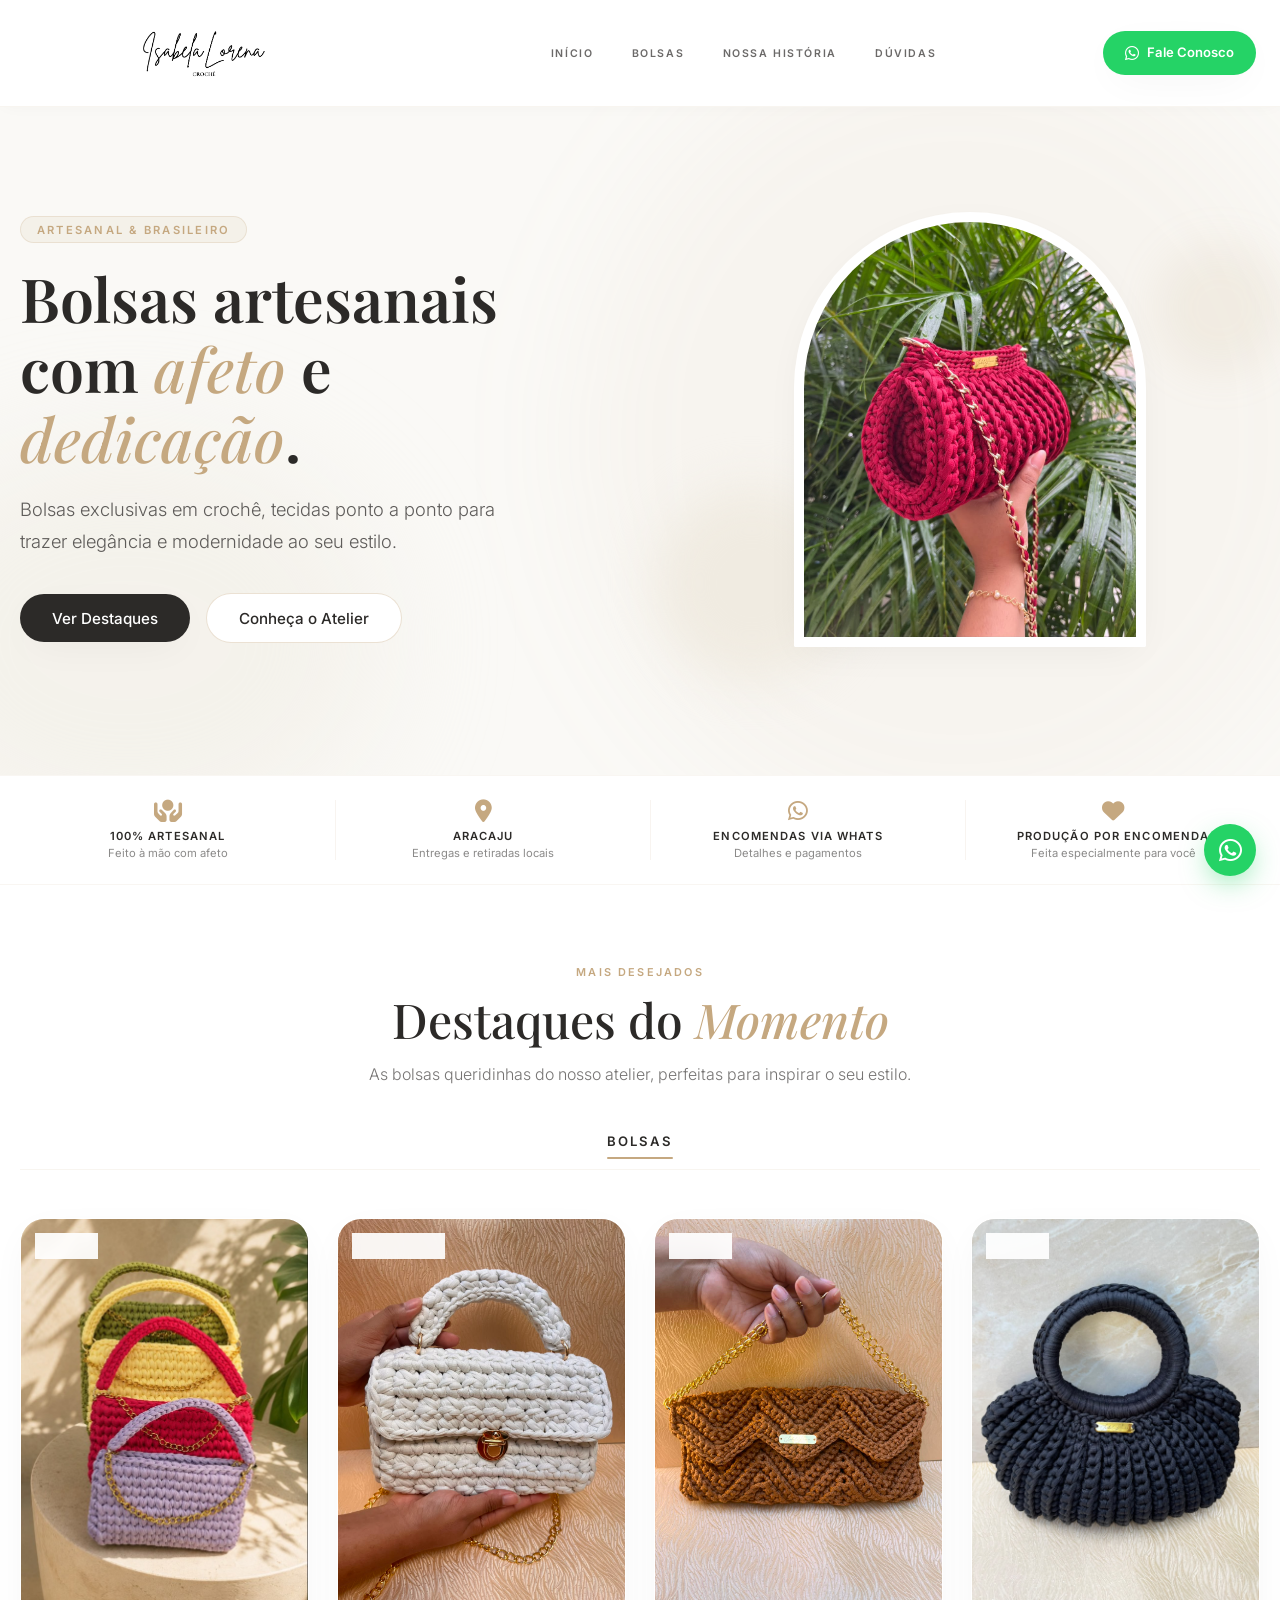
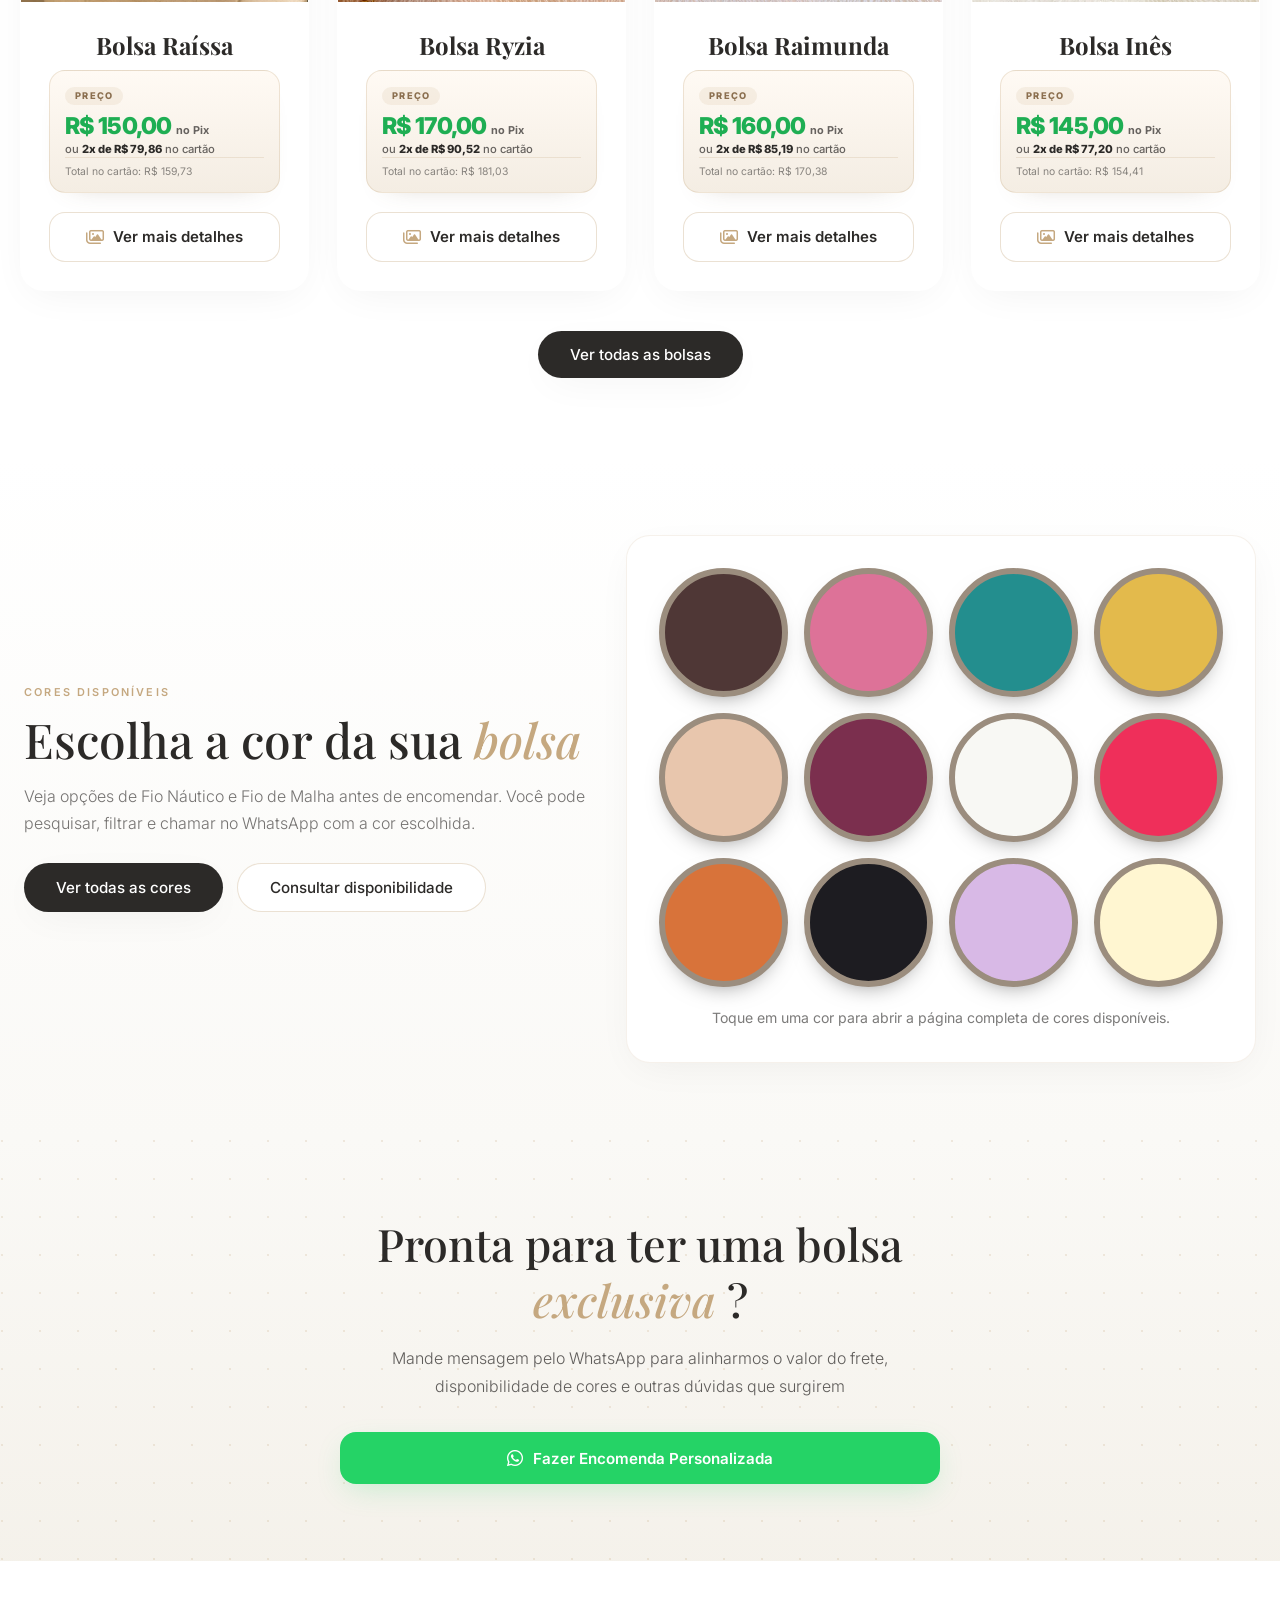
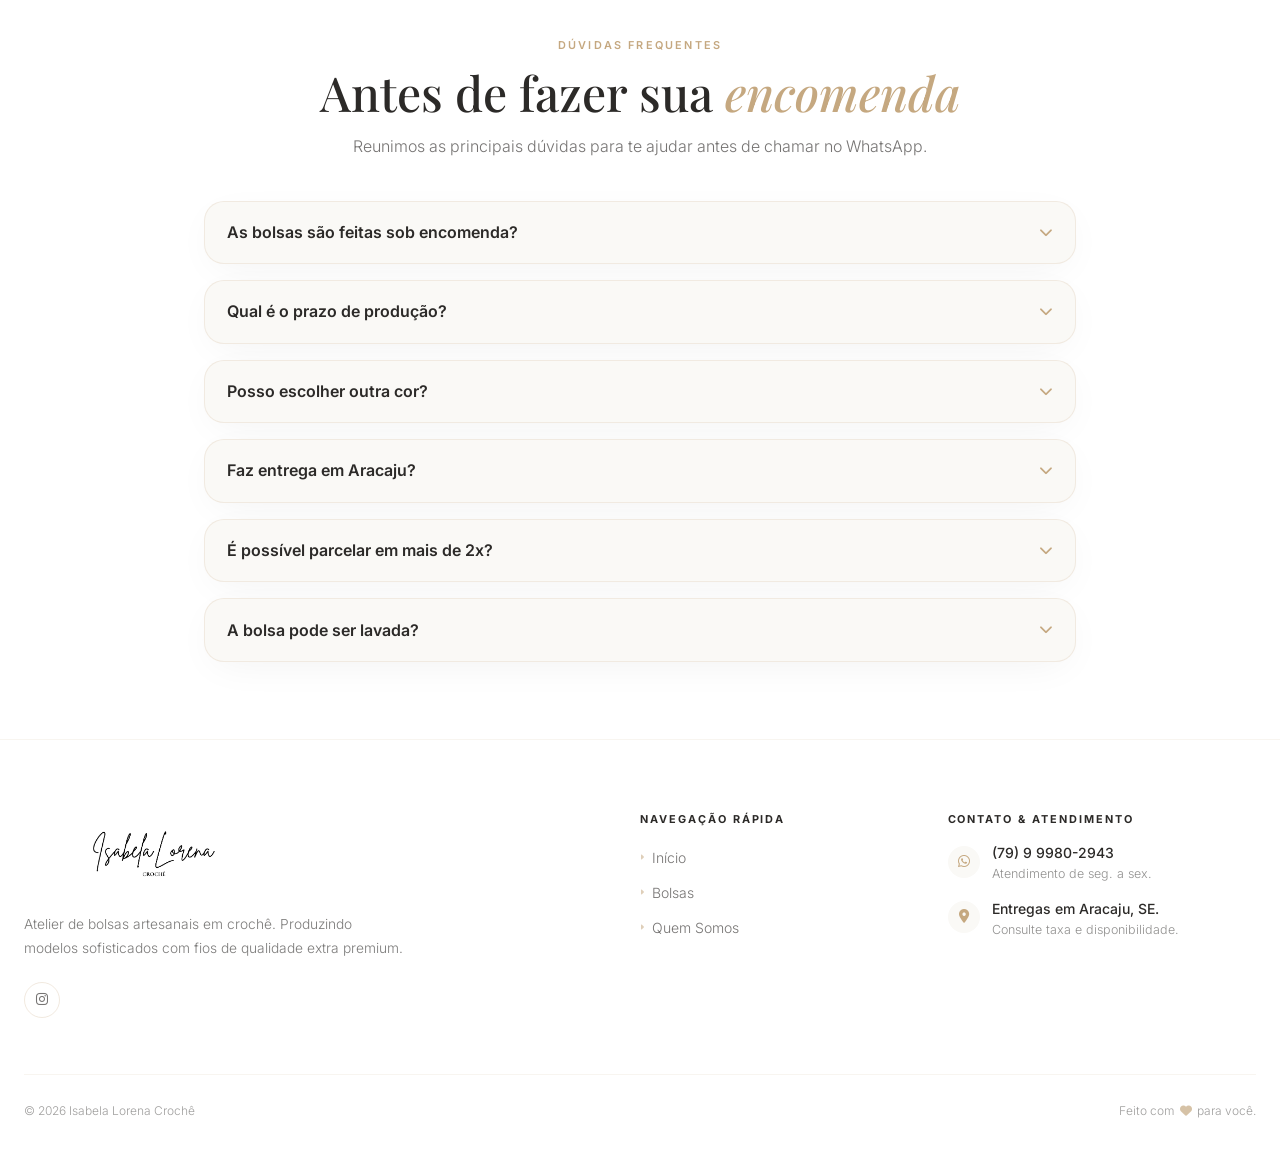
==== index.html @ 3370636a "Atualizar" ====
<!doctype html>
<html lang="pt-BR">
  <head>
    <meta charset="utf-8" />
    <meta content="width=device-width, initial-scale=1.0" name="viewport" />
    <title>Isabela Lorena Crochê</title>
    <!-- Google Fonts -->
    <link href="https://fonts.googleapis.com" rel="preconnect" />
    <link crossorigin="" href="https://fonts.gstatic.com" rel="preconnect" />
    <link
      href="https://fonts.googleapis.com/css2?family=Inter:wght@300;400;500;600&amp;family=Playfair+Display:ital,wght@0,400;0,500;0,600;1,400;1,500&amp;display=swap"
      rel="stylesheet"
    />
    <!-- Font Awesome -->
    <link
      href="https://cdnjs.cloudflare.com/ajax/libs/font-awesome/6.4.0/css/all.min.css"
      rel="stylesheet"
    />
    <!-- CSS próprio (ordem importa) -->
    <link href="./assets/css/main.css" rel="stylesheet" />
    <link href="./assets/css/header.css" rel="stylesheet" />
    <link href="./assets/css/components.css" rel="stylesheet" />
    <link href="./assets/css/pages/home.css" rel="stylesheet" />
    <link href="./assets/css/pages/cores.css" rel="stylesheet" />
    <link href="./assets/css/footer.css" rel="stylesheet" />
  </head>
  <body>
    <!-- ===== HEADER ===== -->
    <header class="site-header">
      <div class="inner">
        <a class="logo" href="index.html" aria-label="Isabela Lorena Crochê">
          <img src="assets/img/logo.jpeg" alt="Isabela Lorena Crochê" />
        </a>
        <nav class="nav-desktop">
          <a href="index.html"> In&iacute;cio </a>
          <a href="bolsas.html"> Bolsas </a>
          <a href="sobre.html"> Nossa Hist&oacute;ria </a>
          <a href="#perguntas-frequentes"> Dúvidas </a>
        </nav>
        <a
          class="header-cta"
          href="https://wa.me/5579999802943"
          target="_blank"
        >
          <i class="fa-brands fa-whatsapp"> </i>
          Fale Conosco
        </a>
        <button aria-label="Abrir menu" class="menu-toggle" id="menu-btn">
          <i class="fa-solid fa-bars-staggered"> </i>
        </button>
      </div>
      <!-- Mobile menu -->
      <div class="mobile-menu hidden" id="mobile-menu">
        <div class="inner-mobile">
          <a href="index.html"> In&iacute;cio </a>
          <a href="bolsas.html"> Bolsas </a>
          <a href="sobre.html"> Nossa Hist&oacute;ria </a>
          <a href="#perguntas-frequentes"> Dúvidas </a>
          <a
            class="mobile-cta"
            href="https://wa.me/5579999802943"
            target="_blank"
          >
            <i class="fa-brands fa-whatsapp"> </i>
            Chamar no WhatsApp
          </a>
        </div>
      </div>
    </header>
    <main>
      <!-- ===== BANNERS / NOVIDADES ===== -->
      <!-- Sem banner deixar assim -->
      <section class="banner-carousel" id="banner-carousel">
        <div class="banner-carousel-wrapper"></div>

        <button
          class="banner-btn banner-prev"
          type="button"
          aria-label="Banner anterior"
        >
          <i class="fa-solid fa-chevron-left"></i>
        </button>

        <button
          class="banner-btn banner-next"
          type="button"
          aria-label="Próximo banner"
        >
          <i class="fa-solid fa-chevron-right"></i>
        </button>

        <div class="banner-dots"></div>
      </section>

      <!-- ===== COM banner deixar assim ===== -->
      <!-- <section class="banner-carousel" id="banner-carousel">
        <div class="banner-carousel-wrapper">
          <div class="banner-slide active">
            <a
              href="https://wa.me/5579999802943?text=Olá! Tenho interesse na promoção da primeira semana."
              target="_blank"
              rel="noopener"
            >
              <picture>
                <source
                  media="(max-width: 767px)"
                  srcset="./assets/img/10off-mobile.png"
                />
                <img
                  src="./assets/img/10off.png"
                  alt="Promoção primeira semana com 10% OFF"
                />
              </picture>
            </a>
          </div>

          <div class="banner-slide">
            <a
              href="https://wa.me/5579999802943?text=Olá! Tenho interesse no Cartão Fidelidade da Isabela Lorena Crochê. Gostaria de saber como funciona para participar."
              target="_blank"
              rel="noopener"
            >
              <picture>
                <source
                  media="(max-width: 767px)"
                  srcset="./assets/img/junte-selos-mobile.png"
                />
                <img
                  src="./assets/img/junte-selos.png"
                  alt="Junte 5 selos e ganhe 1 bolsa"
                />
              </picture>
            </a>
          </div>
        </div>

        <button
          class="banner-btn banner-prev"
          type="button"
          aria-label="Banner anterior"
        >
          <i class="fa-solid fa-chevron-left"></i>
        </button>

        <button
          class="banner-btn banner-next"
          type="button"
          aria-label="Próximo banner"
        >
          <i class="fa-solid fa-chevron-right"></i>
        </button>

        <div class="banner-dots"></div>
      </section> -->
      <!-- ===== HERO ===== -->
      <section class="hero" id="home-hero">
        <div class="hero-orb-1"></div>
        <div class="hero-orb-2"></div>
        <div class="inner">
          <div class="hero-text">
            <span class="hero-badge"> Artesanal &amp; Brasileiro </span>
            <h1 class="hero-title">
              Bolsas artesanais com
              <span class="highlight-word"> afeto </span>
              e <span class="highlight-word"> dedicação</span>.
            </h1>
            <p class="hero-desc">
              Bolsas exclusivas em crochê, tecidas ponto a ponto para trazer
              elegância e modernidade ao seu estilo.
            </p>
            <div class="hero-actions">
              <a class="btn-dark" href="#destaques"> Ver Destaques </a>
              <a class="btn-outline" href="sobre.html">
                Conhe&ccedil;a o Atelier
              </a>
            </div>
          </div>
          <div class="hero-visual">
            <div class="hero-img-wrap">
              <img
                alt="Bolsa de Croch&ecirc; Artesanal"
                onerror="
                  this.src = './assets/img/bolsa-ryzia-capa-banner.png'
                "
                src="./assets/img/bolsa-capa-banner.jpeg"
              />
            </div>
            <div class="hero-orb-3"></div>
            <div class="hero-orb-4"></div>
          </div>
        </div>
      </section>
      <!-- ===== BARRA DE BENEFÍCIOS ===== -->
      <div class="benefits-bar">
        <div class="inner">
          <div class="benefit-item">
            <i class="fa-solid fa-hands-holding-circle"> </i>
            <h4>100% Artesanal</h4>
            <p>Feito &agrave; m&atilde;o com afeto</p>
          </div>
          <div class="benefit-item">
            <i class="fa-solid fa-location-dot"> </i>
            <h4>Aracaju</h4>
            <p>Entregas e retiradas locais</p>
          </div>
          <div class="benefit-item">
            <i class="fa-brands fa-whatsapp"> </i>
            <h4>Encomendas via Whats</h4>
            <p>Detalhes e pagamentos</p>
          </div>
          <div class="benefit-item">
            <i class="fa-solid fa-heart"> </i>
            <h4>Produção por Encomenda</h4>
            <p>Feita especialmente para você</p>
          </div>
        </div>
      </div>
      <!-- ===== DESTAQUES ===== -->
      <section class="section-destaques" id="destaques">
        <div class="inner">
          <div class="header">
            <span class="section-label"> Mais Desejados </span>
            <h2 class="section-title">
              Destaques do
              <span class="highlight-word"> Momento </span>
            </h2>
            <p class="section-subtitle">
              As bolsas queridinhas do nosso atelier, perfeitas para inspirar o
              seu estilo.
            </p>
          </div>
          <div class="filter-tabs">
            <button
              class="filter-tab active"
              onclick="filtrarDestaques('Bolsas', this)"
            >
              Bolsas
            </button>
          </div>
          <div class="products-grid" id="grid-destaques"></div>
          <div class="destaques-actions">
            <a href="bolsas.html" class="btn-dark"> Ver todas as bolsas </a>
          </div>
        </div>
      </section>

      <!-- ===== Cores ===== -->
      <section class="section-colors-preview" id="cores-preview">
        <div class="inner">
          <div class="colors-preview-text">
            <span class="section-label">Cores disponíveis</span>
            <h2 class="section-title">
              Escolha a cor da sua <span class="highlight-word">bolsa</span>
            </h2>
            <p class="section-subtitle">
              Veja opções de Fio Náutico e Fio de Malha antes de encomendar.
              Você pode pesquisar, filtrar e chamar no WhatsApp com a cor
              escolhida.
            </p>
            <div class="colors-preview-actions">
              <a class="btn-dark" href="cores.html">Ver todas as cores</a>
              <a
                class="btn-outline"
                href="https://wa.me/5579999802943"
                target="_blank"
                rel="noopener"
                >Consultar disponibilidade</a
              >
            </div>
          </div>
          <div class="colors-preview-box">
            <div class="home-colors-preview" id="home-colors-preview"></div>
            <p class="colors-preview-caption">
              Toque em uma cor para abrir a página completa de cores
              disponíveis.
            </p>
          </div>
        </div>
      </section>

      <!-- ===== DEPOIMENTOS ===== -->
      <!-- <section class="section-reviews">
        <div class="inner">
          <div class="header">
            <span class="section-label"> Comunidade </span>
            <h2 class="section-title">
              O que dizem nossas
              <span class="highlight-word"> clientes de Aracaju </span>
            </h2>
          </div>
          <div class="reviews-grid"> -->
            <!-- Card 1 — branco -->
            <!-- <div class="review-card">
              <i class="fa-solid fa-quote-right quote-icon"> </i>
              <div class="stars">
                <i class="fa-solid fa-star"> </i>
                <i class="fa-solid fa-star"> </i>
                <i class="fa-solid fa-star"> </i>
                <i class="fa-solid fa-star"> </i>
                <i class="fa-solid fa-star"> </i>
              </div>
              <p class="review-text">
                "Amei a minha compra! A bolsa ficou perfeita, o acabamento é cheio de detalhes. O material é ótimo e veio bem embalada. Super recomendo!"
              </p>
              <div class="reviewer">
                <div class="avatar">M</div>
                <div>
                  <p class="reviewer-name">Leticia M.</p>
                  <p class="reviewer-loc">Inácio Barbosa, Aracaju</p>
                </div>
              </div>
            </div> -->
            <!-- Card 2 — escuro -->
            <!-- <div class="review-card">
              <i class="fa-solid fa-quote-right quote-icon"> </i>
              <div class="stars">
                <i class="fa-solid fa-star"> </i>
                <i class="fa-solid fa-star"> </i>
                <i class="fa-solid fa-star"> </i>
                <i class="fa-solid fa-star"> </i>
                <i class="fa-solid fa-star"> </i>
              </div>
              <p class="review-text">
                "A bolsa superou minhas expectativas. A entrega foi feita em
                mãos, com um cheirinho muito bom e com o cartão fidelidade lindo
                e criativo, já quero comprar de novo."
              </p>
              <div class="reviewer">
                <div class="avatar">C</div>
                <div>
                  <p class="reviewer-name">Clara T.</p>
                  <p class="reviewer-loc">13 de Julho, Aracaju</p>
                </div>
              </div>
            </div> -->
            <!-- Card 3 — quente/accent -->
            <!-- <div class="review-card">
              <i class="fa-solid fa-quote-right quote-icon"> </i>
              <div class="stars">
                <i class="fa-solid fa-star"> </i>
                <i class="fa-solid fa-star"> </i>
                <i class="fa-solid fa-star"> </i>
                <i class="fa-solid fa-star"> </i>
                <i class="fa-solid fa-star"> </i>
              </div>
              <p class="review-text">
                "O atendimento pelo WhatsApp foi maravilhoso! Tirou todas as
                minhas dúvidas e me ajudou a escolher a bolsa que melhor
                combinava com o meu look."
              </p>
              <div class="reviewer">
                <div class="avatar">J</div>
                <div>
                  <p class="reviewer-name">Juliana M.</p>
                  <p class="reviewer-loc">Aruana, Aracaju</p>
                </div>
              </div>
            </div>
          </div>
        </div>
      </section> -->

      <!-- ===== CTA ===== -->
      <section class="cta-section">
        <div class="inner">
          <h2>
            Pronta para ter uma bolsa
            <span class="highlight-word"> exclusiva </span>
            ?
          </h2>
          <p>
            Mande mensagem pelo WhatsApp para alinharmos o valor do frete,
            disponibilidade de cores e outras dúvidas que surgirem
          </p>
          <a
            class="btn-whatsapp"
            href="https://wa.me/5579999802943"
            target="_blank"
          >
            <i class="fa-brands fa-whatsapp"> </i>
            Fazer Encomenda Personalizada
          </a>
        </div>
      </section>
    </main>

    <!-- ===== PERGUNTAS FREQUENTES ===== -->
    <section class="faq-section" id="perguntas-frequentes">
      <div class="inner">
        <div class="header">
          <span class="section-label"> Dúvidas Frequentes </span>
          <h2 class="section-title">
            Antes de fazer sua
            <span class="highlight-word"> encomenda </span>
          </h2>
          <p class="section-subtitle">
            Reunimos as principais dúvidas para te ajudar antes de chamar no
            WhatsApp.
          </p>
        </div>

        <div class="faq-list">
          <details class="faq-item">
            <summary>
              As bolsas são feitas sob encomenda?
              <i class="fa-solid fa-chevron-down"></i>
            </summary>
            <p>
              Sim! Você pode personalizar tanto a cor do fio como a cor dos
              acessórios.
            </p>
          </details>

          <details class="faq-item">
            <summary>
              Qual é o prazo de produção?
              <i class="fa-solid fa-chevron-down"></i>
            </summary>
            <p>
              O prazo médio de produção é de 3 a 5 dias úteis. Esse período pode
              variar de acordo com o modelo escolhido, a cor desejada e a
              quantidade de pedidos em andamento. No momento da encomenda,
              confirmamos o prazo certinho pelo WhatsApp.
            </p>
          </details>

          <details class="faq-item">
            <summary>
              Posso escolher outra cor?
              <i class="fa-solid fa-chevron-down"></i>
            </summary>
            <p>
              Sim. Você pode escolher entre as cores disponíveis na paleta da
              loja. Caso tenha interesse em uma cor diferente, entre em contato
              pelo WhatsApp para verificarmos a possibilidade de produção.
            </p>
          </details>

          <details class="faq-item">
            <summary>
              Faz entrega em Aracaju?
              <i class="fa-solid fa-chevron-down"></i>
            </summary>
            <p>
              Sim! Fazemos entregas e retiradas locais em Aracaju. O valor da
              entrega pode variar conforme a região.
            </p>
          </details>

          <details class="faq-item">
            <summary>
              É possível parcelar em mais de 2x?
              <i class="fa-solid fa-chevron-down"></i>
            </summary>
            <p>
              Sim. Caso deseje parcelar em mais vezes, entre em contato pelo
              WhatsApp informando a quantidade de parcelas desejada. Assim,
              verificamos as condições e possíveis taxas de parcelamento para
              você.
            </p>
          </details>

          <details class="faq-item">
            <summary>
              A bolsa pode ser lavada?
              <i class="fa-solid fa-chevron-down"></i>
            </summary>
            <p>
              Sim. Recomendamos lavar a bolsa à mão, com cuidado, usando sabão
              neutro. Retire os acessórios removíveis antes da lavagem, não
              torça a peça e remova o excesso de água pressionando
              delicadamente. Para preservar melhor o crochê, deixe secar na
              horizontal e à sombra.
            </p>
          </details>
        </div>
      </div>
    </section>

    <!-- ===== FOOTER ===== -->
    <footer class="site-footer">
      <div class="inner">
        <div class="footer-grid">
          <div class="footer-brand">
            <a
              class="footer-logo"
              href="index.html"
              aria-label="Isabela Lorena Crochê"
            >
              <img src="assets/img/logo.jpeg" alt="Isabela Lorena Crochê" />
            </a>
            <p>
              Atelier de bolsas artesanais em crochê. Produzindo modelos
              sofisticados com fios de qualidade extra premium.
            </p>
            <div class="footer-socials">
              <a
                aria-label="Instagram"
                href="https://www.instagram.com/isabelalorenacroche/?utm_source=ig_web_button_share_sheet"
                target="_blank"
              >
                <i class="fa-brands fa-instagram"> </i>
              </a>
            </div>
          </div>
          <div class="footer-col">
            <h3>Navega&ccedil;&atilde;o R&aacute;pida</h3>
            <ul class="footer-links">
              <li>
                <a href="index.html">
                  <i class="fa-solid fa-caret-right"> </i>
                  In&iacute;cio
                </a>
              </li>
              <li>
                <a href="bolsas.html">
                  <i class="fa-solid fa-caret-right"> </i>
                  Bolsas
                </a>
              </li>
              <li>
                <a href="sobre.html">
                  <i class="fa-solid fa-caret-right"> </i>
                  Quem Somos
                </a>
              </li>
            </ul>
          </div>
          <div class="footer-col">
            <h3>Contato &amp; Atendimento</h3>
            <ul class="footer-contact">
              <li>
                <div class="icon">
                  <i class="fa-brands fa-whatsapp"> </i>
                </div>
                <div class="text">
                  <p>(79) 9 9980-2943</p>
                  <p>Atendimento de seg. a sex.</p>
                </div>
              </li>
              <li>
                <div class="icon">
                  <i class="fa-solid fa-location-dot"></i>
                </div>

                <div class="text">
                  <p>Entregas em Aracaju, SE.</p>
                  <p>Consulte taxa e disponibilidade.</p>
                </div>
              </li>
            </ul>
          </div>
        </div>
        <div class="footer-bottom">
          <p>
            &copy;
            <span id="year"> </span>
            Isabela Lorena Crochê
          </p>
          <p>
            Feito com
            <i class="fa-solid fa-heart"> </i>
            para voc&ecirc;.
          </p>
        </div>
      </div>
    </footer>
    <!-- WhatsApp flutuante -->
    <a
      aria-label="WhatsApp"
      class="whatsapp-float"
      href="https://wa.me/5579999802943"
      target="_blank"
    >
      <i class="fa-brands fa-whatsapp"> </i>
      <span class="tooltip"> Fale conosco! </span>
    </a>
    <!-- JS -->
    <script src="./assets/js/produtos.js"></script>
    <script src="./assets/js/cards.js"></script>
    <script src="./assets/js/filtros.js"></script>
    <script src="./assets/js/cores.js"></script>
    <script src="./assets/js/cores-ui.js"></script>
    <script src="./assets/js/main.js"></script>
  </body>
</html>
---- assets/css/main.css ----
/* ============================================================
   MAIN.CSS — variáveis globais, reset e estilos de base
   Carregado PRIMEIRO em todas as páginas.
   Todos os outros arquivos CSS dependem das variáveis aqui
   definidas.
   ============================================================ */

/* ============================================================
   VARIÁVEIS CSS (design tokens)
   ============================================================ */

:root {
  /* ---- Paleta de cores ---- */
  --color-light: #faf9f6; /* fundo geral das páginas        */
  --color-primary: #c5a880; /* dourado — cor de destaque       */
  --color-primary-light: #d6bf9e; /* versão clara do dourado         */
  --color-dark: #2c2a28; /* texto e títulos principais      */
  --color-accent: #f0ebe1; /* fundo de cards e skeletons      */
  --color-whatsapp: #25d366; /* verde WhatsApp oficial          */
  --color-whatsapp-dark: #1eae53; /* hover do botão WhatsApp         */

  /* ---- Bordas arredondadas ---- */
  --radius-card: 1.5rem;

  /* ---- Sombras ---- */
  --shadow-soft: 0 10px 40px -10px rgba(0, 0, 0, 0.06);
  --shadow-hover: 0 20px 40px -10px rgba(197, 168, 128, 0.18);

  /* ---- Tipografia ---- */
  --font-serif: "Playfair Display", serif; /* títulos e destaques     */
  --font-sans: "Inter", sans-serif; /* corpo e interface        */

  /* ---- Espaçamentos responsivos (usados via var()) ---- */
  --section-gap: clamp(3rem, 6vw, 5.5rem);
  --inner-padding: clamp(1rem, 4vw, 1.5rem);

  /* ---- Alturas de fallback para imagens de produto ----
     Usadas apenas em browsers sem suporte a aspect-ratio.       */
  --img-height-mobile: 220px;
  --img-height-sm: 260px;
  --img-height-md: 300px;
  --img-height-lg: 320px;
}

/* ============================================================
   RESET GLOBAL
   box-sizing: border-box em todos os elementos elimina a
   necessidade de calcular bordas/paddings manualmente.
   ============================================================ */

*,
*::before,
*::after {
  box-sizing: border-box;
  margin: 0;
  padding: 0;
}

/* Rolagem suave para âncoras (#destaques, etc.) */
html {
  scroll-behavior: smooth;

  /* Previne aumento automático de fonte em iOS ao girar o device */
  -webkit-text-size-adjust: 100%;
  text-size-adjust: 100%;
}

/* ---- CORPO ---- */

body {
  font-family: var(--font-sans);
  background-color: var(--color-light);
  color: var(--color-dark);

  /* Suaviza a renderização de fontes no macOS/iOS */
  -webkit-font-smoothing: antialiased;
  -moz-osx-font-smoothing: grayscale;

  /* Evita scrollbar horizontal acidental */
  overflow-x: hidden;

  /* Layout em coluna para que o footer fique fixo no rodapé
     mesmo em páginas com pouco conteúdo                         */
  display: flex;
  flex-direction: column;
  min-height: 100vh;
}

/* O <main> cresce para preencher o espaço entre header e footer */
main {
  flex-grow: 1;
}

/* ---- ELEMENTOS BÁSICOS ---- */

/* Imagens não vazam do container */
img {
  display: block;
  max-width: 100%;
  height: auto;
}

/* Remove sublinhado de links — cada componente define sua cor */
a {
  text-decoration: none;
  color: inherit;
}

/* Botões herdam a fonte do body (padrão do browser não herda) */
button {
  font-family: inherit;
}

/* ============================================================
   UTILITÁRIOS GLOBAIS
   ============================================================ */

/*
  Aplica itálico dourado nos trechos de título em destaque.
  Usado via <span class="highlight-word"> no HTML.
*/
.highlight-word {
  font-style: italic;
  color: var(--color-primary);
  font-weight: 500;
}

/*
  Wrapper de largura máxima reutilizado em todas as seções.
  Pode ser sobrescrito localmente se necessário.
*/
.inner {
  max-width: 1280px;
  margin: 0 auto;
  padding: 0 var(--inner-padding);
}

/* ============================================================
   ANIMAÇÕES
   ============================================================ */

/* Entrada suave da página inteira ao carregar */
.page-view {
  animation: elegantFadeIn 0.55s cubic-bezier(0.16, 1, 0.3, 1) forwards;
}

@keyframes elegantFadeIn {
  from {
    opacity: 0;
    transform: translateY(14px);
  }
  to {
    opacity: 1;
    transform: translateY(0);
  }
}

/* Flutuação contínua — usada nos orbs decorativos do hero */
@keyframes float {
  0%,
  100% {
    transform: translateY(0);
  }
  50% {
    transform: translateY(-12px);
  }
}

.animate-float {
  animation: float 6s ease-in-out infinite;
}

/* Revelação de imagem após carregamento lazy */
@keyframes imgReveal {
  from {
    opacity: 0;
    transform: scale(1.03);
  }
  to {
    opacity: 1;
    transform: scale(1);
  }
}

/* Shimmer do skeleton loader de imagens (definido em components.css) */
@keyframes shimmer {
  0% {
    background-position: 200% 0;
  }
  100% {
    background-position: -200% 0;
  }
}

/* ============================================================
   IMAGEM DE PRODUTO (estilos globais)
   Complementados e sobrescritos em components.css e catalog.css
   ============================================================ */

/*
  Base da imagem: cobre o wrapper por completo (position:absolute
  + inset:0 definidos nos contextos que usam aspect-ratio).
  Transition dupla: zoom suave + fade de opacidade no lazy-load.
*/
.product-img {
  background: var(--color-accent);
  width: 100%;
  height: 100%;
  object-fit: cover;
  object-position: center top;
  transition:
    transform 0.7s cubic-bezier(0.25, 0.46, 0.45, 0.94),
    opacity 0.15s ease;
}

/* Zoom suave no hover do card */
.product-card:hover .product-img {
  transform: scale(1.05);
}

/* Animação de fade-in após o carregamento da imagem */
.product-img.loaded {
  animation: imgReveal 0.45s ease forwards;
}

/*
  Estado de erro: quando a imagem falha ao carregar e o fallback
  SVG é inserido, ajustamos o object-fit para não distorcer o ícone
  e adicionamos leve opacidade.
*/
.product-img[data-error="true"],
.product-img.img-error {
  object-fit: contain;
  padding: 1.5rem;
  background: var(--color-accent);
  opacity: 0.5;
}

/* ============================================================
   GRID DE DESTAQUES (home)
   Transição de opacidade controlada pelo filtro (filtros.js)
   ============================================================ */

#grid-destaques {
  transition: opacity 0.25s ease-in-out;
}

/* ============================================================
   SCROLLBAR CUSTOMIZADA (Webkit)
   ============================================================ */

::-webkit-scrollbar {
  width: 5px;
}
::-webkit-scrollbar-track {
  background: var(--color-light);
}
::-webkit-scrollbar-thumb {
  background: var(--color-primary-light);
  border-radius: 4px;
}

/* ============================================================
   ACESSIBILIDADE
   ============================================================ */

/*
  Anel de foco visível para navegação por teclado.
  Removido visualmente com :focus (não :focus-visible) para não
  afetar cliques com mouse.
*/
:focus-visible {
  outline: 2px solid var(--color-primary);
  outline-offset: 3px;
  border-radius: 4px;
}

/* ============================================================
   SELEÇÃO DE TEXTO
   ============================================================ */

::selection {
  background: rgba(197, 168, 128, 0.25);
  color: var(--color-dark);
}

/* ============================================================
   AJUSTES RESPONSIVOS GLOBAIS
   Mantém regras gerais aqui para evitar repetição nas páginas.
   ============================================================ */

html {
  overflow-x: hidden;
}

body {
  min-width: 320px;
}

.inner {
  width: min(100%, 1280px);
}

@media (max-width: 767px) {
  :root {
    --inner-padding: clamp(1rem, 5vw, 1.25rem);
    --radius-card: 1.25rem;
  }

  .section-title {
    word-break: normal;
    overflow-wrap: anywhere;
  }
}

@media (max-width: 359px) {
  :root {
    --inner-padding: 0.85rem;
  }
}

@media (prefers-reduced-motion: reduce) {
  *,
  *::before,
  *::after {
    scroll-behavior: auto !important;
    animation-duration: 0.01ms !important;
    animation-iteration-count: 1 !important;
    transition-duration: 0.01ms !important;
  }
}
---- assets/css/header.css ----
/* ============================================================
   HEADER.CSS — header fixo, responsivo, nav e menu mobile
   ============================================================ */

:root {
  --header-height: 96px;
}

/* Compensa o header fixo */
body {
  padding-top: var(--header-height);
}

/* ============================================================
   HEADER BASE
   ============================================================ */

.site-header {
  position: fixed;
  top: 0;
  left: 0;
  width: 100%;
  z-index: 999;

  background: rgba(255, 255, 255, 0.96);
  backdrop-filter: blur(16px);
  -webkit-backdrop-filter: blur(16px);

  border-bottom: 1px solid rgba(197, 168, 128, 0.12);
  box-shadow: 0 2px 16px -4px rgba(0, 0, 0, 0.04);
}

.site-header .inner {
  max-width: 1280px;
  min-height: var(--header-height);
  margin: 0 auto;
  padding: 0.75rem clamp(1rem, 3vw, 1.5rem);

  display: flex;
  align-items: center;
  justify-content: space-between;
  gap: clamp(0.8rem, 2vw, 1.5rem);
}

/* ============================================================
   LOGO
   ============================================================ */

.site-header .logo {
  display: flex;
  align-items: center;
  flex-shrink: 0;
  line-height: 0;
  text-decoration: none;
}

.site-header .logo img {
  display: block;
  width: clamp(190px, 20vw, 330px);
  max-height: 78px;
  height: auto;
  object-fit: contain;
}

/* ============================================================
   NAV DESKTOP
   ============================================================ */

.nav-desktop {
  display: flex;
  align-items: center;
  justify-content: center;
  gap: clamp(1rem, 2vw, 2.25rem);

  min-width: 0;
  flex: 1;
}

.nav-desktop a,
.nav-desktop button {
  display: inline-flex;
  align-items: center;
  gap: 0.35rem;

  padding: 0;
  border: none;
  background: none;

  font-size: clamp(0.66rem, 0.8vw, 0.75rem);
  font-weight: 600;
  letter-spacing: clamp(0.1em, 0.18vw, 0.15em);
  text-transform: uppercase;

  color: rgba(44, 42, 40, 0.7);
  cursor: pointer;
  white-space: nowrap;

  transition: color 0.25s ease;
}

.nav-desktop a:hover,
.nav-desktop button:hover {
  color: var(--color-primary);
}

/* ============================================================
   DROPDOWN
   ============================================================ */

.dropdown {
  position: relative;
  padding: 0.5rem 0;
}

.dropdown-panel {
  position: absolute;
  top: calc(100% + 0.5rem);
  left: -1rem;

  min-width: 13rem;
  overflow: hidden;

  background: #fff;
  border: 1px solid rgba(197, 168, 128, 0.12);
  border-radius: 1rem;
  box-shadow: var(--shadow-soft);

  opacity: 0;
  visibility: hidden;
  transform: translateY(6px);

  transition: all 0.25s ease;
}

.dropdown:hover .dropdown-panel {
  opacity: 1;
  visibility: visible;
  transform: translateY(0);
}

.dropdown:hover .chevron {
  transform: rotate(180deg);
}

.chevron {
  font-size: 0.6rem;
  transition: transform 0.3s ease;
}

.dropdown-panel a {
  display: flex;
  align-items: center;
  gap: 0.5rem;

  padding: 0.75rem 1.5rem;

  font-size: 0.85rem;
  font-weight: 400;
  letter-spacing: 0;
  text-transform: none;

  color: rgba(44, 42, 40, 0.8);
  transition:
    background 0.2s ease,
    color 0.2s ease;
}

.dropdown-panel a:hover {
  background: var(--color-light);
  color: var(--color-primary);
}

.dropdown-panel a i {
  font-size: 0.45rem;
  color: rgba(197, 168, 128, 0.5);
}

/* ============================================================
   CTA HEADER
   ============================================================ */

.header-cta {
  display: inline-flex;
  align-items: center;
  justify-content: center;
  gap: 0.55rem;

  flex-shrink: 0;

  min-height: 44px;
  padding: 0.72rem 1.2rem;
  border-radius: 999px;

  background: var(--color-whatsapp);
  color: #fff;

  font-size: 0.82rem;
  font-weight: 600;
  line-height: 1;
  white-space: nowrap;

  box-shadow: var(--shadow-soft);
  transition:
    background 0.25s ease,
    transform 0.25s ease,
    box-shadow 0.25s ease;
}

.header-cta:hover {
  background: var(--color-whatsapp-dark);
  transform: translateY(-2px);
  box-shadow: 0 12px 24px -6px rgba(37, 211, 102, 0.3);
}

.header-cta i {
  display: flex;
  align-items: center;
  justify-content: center;

  font-size: 1rem;
  line-height: 1;
  flex-shrink: 0;
}

/* ============================================================
   HAMBURGER
   ============================================================ */

.menu-toggle {
  display: none;
  align-items: center;
  justify-content: center;

  width: 2.65rem;
  height: 2.65rem;
  padding: 0;

  border: none;
  border-radius: 999px;
  background: rgba(240, 235, 225, 0.72);

  color: var(--color-dark);
  font-size: 1.35rem;

  cursor: pointer;
  flex-shrink: 0;

  transition:
    background 0.25s ease,
    transform 0.25s ease;
}

.menu-toggle:hover {
  background: rgba(197, 168, 128, 0.2);
  transform: translateY(-1px);
}

/* ============================================================
   MENU MOBILE
   ============================================================ */

.mobile-menu {
  position: fixed;
  top: var(--header-height);
  left: 0;
  right: 0;
  z-index: 998;

  max-height: calc(100vh - var(--header-height));
  overflow-y: auto;

  background: #fff;
  border-top: 1px solid rgba(197, 168, 128, 0.1);
  box-shadow: 0 16px 40px -10px rgba(0, 0, 0, 0.1);
}

.mobile-menu.hidden {
  display: none;
}

.mobile-menu .inner-mobile {
  display: flex;
  flex-direction: column;
  gap: 0;

  max-width: 1280px;
  margin: 0 auto;
  padding: 1.25rem clamp(1rem, 4vw, 1.5rem) 1.5rem;
}

.mobile-menu a,
.mobile-menu .mobile-cat-title {
  display: block;

  padding: 0.9rem 0;
  border-bottom: 1px solid rgba(240, 235, 225, 0.8);

  font-family: var(--font-serif);
  font-size: 1.08rem;
  color: var(--color-dark);

  transition: color 0.2s ease;
}

.mobile-menu a:hover {
  color: var(--color-primary);
}

.mobile-menu .mobile-cat-title {
  padding-bottom: 0.5rem;
  border-bottom: none;
  font-weight: 500;
}

.mobile-menu .mobile-sub {
  display: flex;
  flex-direction: column;
  gap: 0;

  margin-bottom: 0;
  padding-left: 1rem;
  padding-bottom: 0.5rem;

  border-bottom: 1px solid rgba(240, 235, 225, 0.8);
}

.mobile-menu .mobile-sub a {
  padding: 0.4rem 0;
  border-bottom: none;

  font-family: var(--font-sans);
  font-size: 0.95rem;
  color: rgba(44, 42, 40, 0.65);
}

.mobile-cta {
  display: flex !important;
  align-items: center;
  justify-content: center;
  gap: 0.5rem;

  margin-top: 1.25rem;
  padding: 0.85rem;
  border-bottom: none !important;
  border-radius: 0.85rem;

  background: var(--color-whatsapp);
  color: #fff !important;

  font-family: var(--font-sans) !important;
  font-size: 0.95rem !important;
  font-weight: 600;
}

/* ============================================================
   DESKTOP GRANDE
   ============================================================ */

@media (min-width: 1280px) {
  :root {
    --header-height: 100px;
  }

  .site-header .logo img {
    width: 360px;
    max-height: 82px;
  }

  .nav-desktop {
    gap: 2.4rem;
  }

  .header-cta {
    padding-inline: 1.35rem;
  }
}

/* ============================================================
   DESKTOP MÉDIO / NOTEBOOK
   ============================================================ */

@media (min-width: 1024px) and (max-width: 1279px) {
  :root {
    --header-height: 92px;
  }

  .site-header .logo img {
    width: clamp(220px, 22vw, 300px);
    max-height: 74px;
  }

  .nav-desktop {
    gap: clamp(0.9rem, 1.8vw, 1.8rem);
  }

  .nav-desktop a,
  .nav-desktop button {
    font-size: 0.68rem;
    letter-spacing: 0.11em;
  }

  .header-cta {
    min-height: 42px;
    padding-inline: 1rem;
    font-size: 0.78rem;
  }
}

/* ============================================================
   TABLET HORIZONTAL / TELAS APERTADAS
   Some com CTA para caber melhor a nav.
   ============================================================ */

@media (min-width: 900px) and (max-width: 1023px) {
  :root {
    --header-height: 86px;
  }

  .site-header .logo img {
    width: clamp(190px, 22vw, 240px);
    max-height: 68px;
  }

  .nav-desktop {
    gap: clamp(0.8rem, 1.6vw, 1.4rem);
  }

  .nav-desktop a,
  .nav-desktop button {
    font-size: 0.65rem;
    letter-spacing: 0.1em;
  }

  .header-cta {
    display: none;
  }
}

/* ============================================================
   MOBILE / TABLET VERTICAL
   ============================================================ */

@media (max-width: 899px) {
  :root {
    --header-height: 76px;
  }

  .site-header .inner {
    padding: 0.55rem clamp(0.9rem, 4vw, 1.25rem);
    gap: 0.75rem;
  }

  .site-header .logo img {
    width: clamp(150px, 48vw, 220px);
    max-height: 58px;
  }

  .nav-desktop,
  .header-cta {
    display: none;
  }

  .menu-toggle {
    display: inline-flex;
  }
}

/* ============================================================
   MOBILE PEQUENO
   ============================================================ */

@media (max-width: 480px) {
  :root {
    --header-height: 74px;
  }

  .site-header .inner {
    padding-inline: 0.9rem;
  }

  .site-header .logo img {
    width: clamp(142px, 45vw, 190px);
    max-height: 54px;
  }

  .menu-toggle {
    width: 2.55rem;
    height: 2.55rem;
    font-size: 1.25rem;
  }

  .mobile-menu .inner-mobile {
    padding-top: 1rem;
  }

  .mobile-menu a,
  .mobile-menu .mobile-cat-title {
    font-size: 1rem;
  }
}

/* ============================================================
   MOBILE MUITO PEQUENO
   ============================================================ */

@media (max-width: 360px) {
  :root {
    --header-height: 70px;
  }

  .site-header .logo img {
    width: clamp(130px, 43vw, 165px);
    max-height: 50px;
  }

  .menu-toggle {
    width: 2.45rem;
    height: 2.45rem;
  }
}
---- assets/css/components.css ----
/* ============================================================
   COMPONENTS.CSS — cards de produto, badges, botões, CTA,
   WhatsApp flutuante, barra de benefícios
   ============================================================ */

/* ---- BARRA DE BENEFÍCIOS ---- */

.benefits-bar {
  background: #fff;
  border-top: 1px solid rgba(197, 168, 128, 0.1);
  border-bottom: 1px solid rgba(197, 168, 128, 0.1);
  padding: 1.5rem 0;
  box-shadow: 0 2px 12px -4px rgba(0, 0, 0, 0.03);
}

.benefits-bar .inner {
  max-width: 1280px;
  margin: 0 auto;
  padding: 0 1.25rem;
  display: grid;
  grid-template-columns: repeat(2, 1fr);
  gap: 1.25rem;
}

@media (min-width: 768px) {
  .benefits-bar .inner {
    grid-template-columns: repeat(4, 1fr);
  }
}

.benefit-item {
  display: flex;
  flex-direction: column;
  align-items: center;
  text-align: center;
  padding: 0 0.5rem;
}

.benefit-item + .benefit-item {
  border-left: 1px solid rgba(197, 168, 128, 0.12);
}

@media (max-width: 767px) {
  .benefit-item:nth-child(1),
  .benefit-item:nth-child(3) {
    border-left: none;
  }
  .benefit-item:nth-child(3),
  .benefit-item:nth-child(4) {
    border-top: 1px solid rgba(197, 168, 128, 0.12);
    padding-top: 1.25rem;
  }
}

.benefit-item i {
  font-size: 1.4rem;
  color: var(--color-primary);
  margin-bottom: 0.4rem;
}

.benefit-item h4 {
  font-size: 0.7rem;
  font-weight: 600;
  text-transform: uppercase;
  letter-spacing: 0.1em;
  color: var(--color-dark);
  margin-bottom: 0.2rem;
}

.benefit-item p {
  font-size: 0.7rem;
  color: rgba(44, 42, 40, 0.55);
}

/* ---- SECTION LABELS ---- */

.section-label {
  display: block;
  font-size: 0.68rem;
  font-weight: 600;
  text-transform: uppercase;
  letter-spacing: 0.2em;
  color: var(--color-primary);
  margin-bottom: 0.75rem;
}

.section-title {
  font-family: var(--font-serif);
  font-size: clamp(1.6rem, 4vw, 3rem);
  font-weight: 500;
  color: var(--color-dark);
  line-height: 1.2;
}

.section-subtitle {
  font-size: clamp(0.9rem, 2vw, 1rem);
  color: rgba(44, 42, 40, 0.65);
  font-weight: 300;
  line-height: 1.7;
  max-width: 36rem;
}

/* ---- CTA SECTION ---- */

.cta-section {
  padding: clamp(3rem, 6vw, 5rem) 0;
  background: linear-gradient(
    180deg,
    var(--color-light) 0%,
    rgba(240, 235, 225, 0.55) 100%
  );
  position: relative;
  overflow: hidden;
  text-align: center;
}

.cta-section::before {
  content: "";
  position: absolute;
  inset: 0;
  background-image: radial-gradient(
    circle at 2px 2px,
    rgba(197, 168, 128, 0.22) 1px,
    transparent 0
  );
  background-size: 38px 38px;
  pointer-events: none;
}

.cta-section .inner {
  position: relative;
  z-index: 1;
  max-width: 640px;
  margin: 0 auto;
  padding: 0 1.25rem;
}

.cta-section h2 {
  font-family: var(--font-serif);
  font-size: clamp(1.5rem, 4vw, 2.8rem);
  font-weight: 500;
  margin-bottom: 1rem;
  line-height: 1.25;
}

.cta-section p {
  font-size: clamp(0.9rem, 2vw, 1rem);
  color: rgba(44, 42, 40, 0.75);
  font-weight: 300;
  line-height: 1.75;
  margin-bottom: 2rem;
}

/* ---- GRID GERAL ---- */

.products-grid {
  display: grid;
  grid-template-columns: 1fr;
  gap: 1.25rem;
}

@media (min-width: 480px) {
  .products-grid {
    grid-template-columns: repeat(2, 1fr);
  }
}

@media (min-width: 1024px) {
  .products-grid {
    grid-template-columns: repeat(4, 1fr);
    gap: 1.75rem;
  }
}

/* ---- PRODUCT CARD ---- */

.product-card {
  background: #fff;
  border-radius: var(--radius-card);
  overflow: hidden;
  box-shadow: var(--shadow-soft);
  border: 1px solid transparent;
  display: flex;
  flex-direction: column;
  height: 100%;
  transition:
    box-shadow 0.4s ease,
    border-color 0.4s ease,
    transform 0.35s ease;
}

.product-card:hover {
  box-shadow: var(--shadow-hover);
  border-color: rgba(197, 168, 128, 0.2);
  transform: translateY(-5px);
}

/* ---- WRAP DE IMAGEM ---- */

.product-image-wrap {
  position: relative;
  overflow: hidden;
  /* Proporção 4:5 — ótima para produtos verticais (bolsas) */
  aspect-ratio: 4 / 5;
  background: var(--color-accent);
  flex-shrink: 0;
}

/* Fallback para navegadores sem suporte a aspect-ratio */
@supports not (aspect-ratio: 4 / 5) {
  .product-image-wrap {
    height: var(--img-height-md);
  }
}

/* Ajuste para cards na home (grid de destaques) */
#grid-destaques .product-image-wrap {
  aspect-ratio: 3 / 4;
}

/* ---- PRODUTO IMAGEM ---- */

.product-img {
  position: absolute;
  inset: 0;
  width: 100%;
  height: 100%;
  object-fit: cover;
  object-position: center top;
  transition:
    transform 0.75s cubic-bezier(0.25, 0.46, 0.45, 0.94),
    opacity 0.2s ease;
}

.product-card:hover .product-img {
  transform: scale(1.06);
}

/* ---- SKELETON LOADER ---- */

.product-image-wrap::before {
  content: "";
  position: absolute;
  inset: 0;
  background: linear-gradient(
    90deg,
    var(--color-accent) 25%,
    rgba(240, 235, 225, 0.6) 50%,
    var(--color-accent) 75%
  );
  background-size: 200% 100%;
  animation: shimmer 1.4s infinite linear;
  z-index: 0;
  transition: opacity 0.3s ease;
}

.product-image-wrap.img-loaded::before {
  opacity: 0;
  pointer-events: none;
}

@keyframes shimmer {
  0% {
    background-position: 200% 0;
  }
  100% {
    background-position: -200% 0;
  }
}

/* Garante que a img fique acima do skeleton */
.product-img {
  z-index: 1;
}

/* ---- BADGE ---- */

.product-badge {
  position: absolute;
  top: 0.85rem;
  left: 0.85rem;
  z-index: 2;
  background: rgba(255, 255, 255, 0.92);
  backdrop-filter: blur(8px);
  -webkit-backdrop-filter: blur(8px);
  padding: 0.4rem 0.8rem;
  border-radius: 999px;
  font-size: 0.66rem;
  font-weight: 600;
  letter-spacing: 0.12em;
  text-transform: uppercase;
  color: var(--color-dark);
}

/* ---- CONTENT ---- */

.product-card .content {
  padding: clamp(1.1rem, 3vw, 1.75rem);
  display: flex;
  flex-direction: column;
  flex-grow: 1;
  text-align: center;
}

.product-card h3 {
  font-family: var(--font-serif);
  font-size: clamp(1.15rem, 2.5vw, 1.5rem);
  color: var(--color-dark);
  margin-bottom: 0.6rem;
  line-height: 1.25;
}

.product-card p {
  font-size: clamp(0.82rem, 1.5vw, 0.95rem);
  line-height: 1.65;
  color: rgba(44, 42, 40, 0.7);
  margin-bottom: 1.25rem;
  flex-grow: 1;
}

/* ---- VARIANTES ---- */

.variants {
  display: flex;
  justify-content: center;
  gap: 0.7rem;
  margin-bottom: 1.5rem;
  flex-wrap: wrap;
}

.variant-btn {
  width: 1.15rem;
  height: 1.15rem;
  border-radius: 999px;
  border: 2px solid #fff;
  cursor: pointer;
  transition:
    transform 0.25s ease,
    outline-offset 0.25s ease;
  box-shadow: 0 2px 8px rgba(0, 0, 0, 0.14);
  flex-shrink: 0;
}

.variant-btn:hover {
  transform: scale(1.2);
}

.variant-btn.active {
  transform: scale(1.25);
  outline: 2px solid var(--color-primary);
  outline-offset: 3px;
}

/* ---- BOTÕES ---- */

.btn-whatsapp {
  display: inline-flex;
  align-items: center;
  justify-content: center;
  gap: 0.65rem;
  width: 100%;
  min-height: 52px;
  padding: 0.9rem 1.25rem;
  border-radius: 1rem;
  background: var(--color-whatsapp);
  color: #fff;
  font-size: clamp(0.82rem, 1.8vw, 0.95rem);
  font-weight: 600;
  line-height: 1;
  text-decoration: none;
  text-align: center;
  transition:
    transform 0.3s ease,
    background 0.3s ease,
    box-shadow 0.3s ease;
  box-shadow: 0 10px 30px -8px rgba(37, 211, 102, 0.25);
  margin-top: auto;
}

.btn-whatsapp:hover {
  background: var(--color-whatsapp-dark);
  transform: translateY(-2px);
  box-shadow: 0 18px 36px -8px rgba(37, 211, 102, 0.35);
}

.btn-whatsapp i {
  display: flex;
  align-items: center;
  justify-content: center;
  font-size: 1.15rem;
  line-height: 1;
  flex-shrink: 0;
}

.btn-dark {
  display: inline-flex;
  align-items: center;
  justify-content: center;
  background: var(--color-dark);
  color: #fff;
  padding: 0.9rem 2rem;
  border-radius: 9999px;
  font-size: 0.95rem;
  font-weight: 500;
  transition: all 0.4s ease;
  box-shadow: var(--shadow-soft);
}

.btn-dark:hover {
  background: var(--color-primary);
  transform: translateY(-3px);
  box-shadow: 0 16px 32px -8px rgba(197, 168, 128, 0.3);
}

.btn-outline {
  display: inline-flex;
  align-items: center;
  justify-content: center;
  background: #fff;
  border: 1.5px solid rgba(197, 168, 128, 0.35);
  color: var(--color-dark);
  padding: 0.9rem 2rem;
  border-radius: 9999px;
  font-size: 0.95rem;
  font-weight: 500;
  transition: all 0.4s ease;
}

.btn-outline:hover {
  border-color: var(--color-primary);
  background: var(--color-light);
}

/* ---- WHATSAPP FLUTUANTE ---- */

.whatsapp-float {
  position: fixed;
  bottom: 1.5rem;
  right: 1.5rem;
  z-index: 100;
  width: 3.25rem;
  height: 3.25rem;
  background: var(--color-whatsapp);
  color: #fff;
  border-radius: 9999px;
  display: flex;
  align-items: center;
  justify-content: center;
  font-size: 1.65rem;
  box-shadow: 0 10px 28px -5px rgba(37, 211, 102, 0.5);
  transition: all 0.3s ease;
}

.whatsapp-float:hover {
  background: var(--color-whatsapp-dark);
  transform: scale(1.1);
}

.whatsapp-float .tooltip {
  position: absolute;
  right: calc(100% + 0.75rem);
  top: 50%;
  transform: translateY(-50%);
  background: #fff;
  color: var(--color-dark);
  font-size: 0.72rem;
  font-weight: 600;
  padding: 0.4rem 0.7rem;
  border-radius: 0.5rem;
  box-shadow: var(--shadow-soft);
  border: 1px solid rgba(197, 168, 128, 0.12);
  white-space: nowrap;
  opacity: 0;
  visibility: hidden;
  transition: all 0.3s ease;
  font-family: var(--font-sans);
}

.whatsapp-float:hover .tooltip {
  opacity: 1;
  visibility: visible;
}

/* Em mobile, esconde o tooltip para evitar overflow */
@media (max-width: 480px) {
  .whatsapp-float .tooltip {
    display: none;
  }
}

/* ---- ESTADOS VAZIOS ---- */

.catalog-empty,
.empty-products {
  text-align: center;
  padding: 4rem 1.25rem;
  color: rgba(44, 42, 40, 0.45);
  font-size: 0.95rem;
  grid-column: 1 / -1;
}

/* ---- CATALOG HEADER ---- */

.catalog-header {
  text-align: center;
  padding: 0;
  margin-bottom: 3.5rem;
}

.catalog-header .divider {
  width: 3.5rem;
  height: 1px;
  background: rgba(197, 168, 128, 0.4);
  margin: 1.75rem auto 0;
}

/* ============================================================
   RESPONSIVE BREAKPOINTS GERAIS
   ============================================================ */

/* Telas muito pequenas (< 360px) */
@media (max-width: 359px) {
  .product-card h3 {
    font-size: 1rem;
  }
  .product-card p {
    font-size: 0.78rem;
  }
  .btn-whatsapp {
    font-size: 0.78rem;
    min-height: 46px;
    padding: 0.75rem 1rem;
  }
}

/* Tablet portrait (600px–899px) — 2 colunas confortáveis */
@media (min-width: 600px) and (max-width: 899px) {
  .product-card .content {
    padding: 1.35rem;
  }
}

/* Tablet landscape / desktop pequeno (900px–1199px) — 3 colunas */
@media (min-width: 900px) and (max-width: 1199px) {
  .products-grid {
    grid-template-columns: repeat(3, 1fr);
    gap: 1.5rem;
  }
}

/* ---- PREÇOS DOS PRODUTOS ---- */
.product-price {
  display: flex;
  flex-direction: column;
  gap: 0.35rem;
  padding: 0.85rem 0.95rem;
  margin: 0 0 1.15rem;
  border-radius: 1rem;
  background: rgba(240, 235, 225, 0.65);
  border: 1px solid rgba(197, 168, 128, 0.22);
  text-align: left;
}

.price-line {
  display: flex;
  justify-content: space-between;
  align-items: baseline;
  gap: 0.75rem;
  line-height: 1.25;
}

.price-line span {
  font-size: 0.74rem;
  font-weight: 600;
  letter-spacing: 0.08em;
  text-transform: uppercase;
  color: rgba(44, 42, 40, 0.58);
}

.price-line strong {
  font-size: clamp(0.92rem, 2vw, 1.05rem);
  color: var(--color-dark);
  font-weight: 700;
  white-space: nowrap;
}

.price-pix strong {
  color: var(--color-whatsapp-dark);
}

.product-price small {
  display: block;
  padding-top: 0.15rem;
  color: rgba(44, 42, 40, 0.55);
  font-size: 0.74rem;
  line-height: 1.35;
}

@media (max-width: 479px) {
  .product-price {
    padding: 0.75rem;
    margin-bottom: 0.95rem;
  }

  .price-line {
    flex-direction: column;
    gap: 0.15rem;
    align-items: center;
    text-align: center;
  }

  .product-price small {
    text-align: center;
  }
}

/* ---- AÇÕES DO CARD DE PRODUTO ---- */
.product-actions {
  display: flex;
  flex-direction: column;
  gap: 0.75rem;
  margin-top: auto;
}

.product-actions .btn-whatsapp {
  margin-top: 0;
}

.btn-details {
  display: inline-flex;
  align-items: center;
  justify-content: center;
  gap: 0.6rem;
  width: 100%;
  min-height: 50px;
  padding: 0.85rem 1.15rem;
  border-radius: 1rem;
  background: #fff;
  border: 1.5px solid rgba(197, 168, 128, 0.35);
  color: var(--color-dark);
  font-size: clamp(0.82rem, 1.8vw, 0.94rem);
  font-weight: 600;
  line-height: 1;
  text-align: center;
  transition:
    transform 0.3s ease,
    border-color 0.3s ease,
    background 0.3s ease,
    box-shadow 0.3s ease;
}

.btn-details:hover {
  transform: translateY(-2px);
  border-color: var(--color-primary);
  background: var(--color-light);
  box-shadow: 0 12px 28px -12px rgba(197, 168, 128, 0.38);
}

.btn-details i {
  font-size: 1rem;
  color: var(--color-primary);
}

/* ============================================================
   PERGUNTAS FREQUENTES — FAQ
   ============================================================ */

.faq-section {
  padding: clamp(3.5rem, 6vw, 5.5rem) 0;
  background: #fff;
}

.faq-section .inner {
  max-width: 920px;
}

.faq-section .header {
  text-align: center;
  margin-bottom: 2.5rem;
}

.faq-section .section-subtitle {
  margin: 0.75rem auto 0;
}

.faq-list {
  display: flex;
  flex-direction: column;
  gap: 1rem;
}

.faq-item {
  background: var(--color-light);
  border: 1px solid rgba(197, 168, 128, 0.18);
  border-radius: 1.25rem;
  box-shadow: var(--shadow-soft);
  overflow: hidden;
  transition:
    border-color 0.3s ease,
    box-shadow 0.3s ease,
    transform 0.3s ease;
}

.faq-item:hover {
  border-color: rgba(197, 168, 128, 0.35);
  box-shadow: var(--shadow-hover);
  transform: translateY(-2px);
}

.faq-item summary {
  list-style: none;
  cursor: pointer;
  padding: 1.2rem 1.35rem;
  display: flex;
  align-items: center;
  justify-content: space-between;
  gap: 1rem;
  font-weight: 600;
  color: var(--color-dark);
  line-height: 1.45;
}

.faq-item summary::-webkit-details-marker {
  display: none;
}

.faq-item summary i {
  color: var(--color-primary);
  font-size: 0.85rem;
  transition: transform 0.3s ease;
  flex-shrink: 0;
}

.faq-item[open] summary i {
  transform: rotate(180deg);
}

.faq-item p {
  padding: 0 1.35rem 1.25rem;
  color: rgba(44, 42, 40, 0.68);
  font-size: 0.95rem;
  font-weight: 300;
  line-height: 1.75;
}

.faq-item[open] {
  background: linear-gradient(180deg, #fff 0%, rgba(240, 235, 225, 0.5) 100%);
  border-color: rgba(197, 168, 128, 0.35);
}

@media (max-width: 767px) {
  .faq-section {
    padding: 3.5rem 0;
  }

  .faq-section .header {
    margin-bottom: 2rem;
  }

  .faq-list {
    gap: 0.85rem;
  }

  .faq-item {
    border-radius: 1rem;
  }

  .faq-item summary {
    padding: 1rem 1.05rem;
    font-size: 0.92rem;
  }

  .faq-item p {
    padding: 0 1.05rem 1.05rem;
    font-size: 0.88rem;
  }
}

/* ============================================================
   RESPONSIVIDADE DOS COMPONENTES
   Cards, botões, preço, benefícios e WhatsApp flutuante.
   ============================================================ */

@media (max-width: 767px) {
  .benefits-bar {
    padding: 1.1rem 0;
  }

  .benefits-bar .inner {
    gap: 0.9rem;
    padding-inline: var(--inner-padding);
  }

  .benefit-item {
    padding-inline: 0.35rem;
  }

  .benefit-item h4 {
    font-size: 0.64rem;
    letter-spacing: 0.08em;
  }

  .benefit-item p {
    font-size: 0.66rem;
    line-height: 1.35;
  }

  .products-grid {
    grid-template-columns: 1fr;
    gap: 1.15rem;
  }

  .product-card {
    border-radius: 1.35rem;
  }

  .product-card .content {
    padding: 1.15rem;
  }

  .product-card h3 {
    font-size: 1.35rem;
  }

  .product-card p {
    font-size: 0.88rem;
    line-height: 1.65;
    margin-bottom: 1rem;
  }

  .product-image-wrap {
    aspect-ratio: 4 / 4.8;
  }

  #grid-destaques .product-image-wrap {
    aspect-ratio: 4 / 4.7;
  }

  .btn-dark,
  .btn-outline,
  .btn-whatsapp,
  .btn-details {
    width: 100%;
    min-height: 50px;
  }

  .whatsapp-float {
    right: 1rem;
    bottom: 1rem;
    width: 3rem;
    height: 3rem;
    font-size: 1.45rem;
  }

  .whatsapp-float .tooltip {
    display: none;
  }
}

@media (min-width: 560px) and (max-width: 899px) {
  .products-grid {
    grid-template-columns: repeat(2, minmax(0, 1fr));
  }
}

@media (min-width: 900px) and (max-width: 1199px) {
  .products-grid {
    grid-template-columns: repeat(3, minmax(0, 1fr));
  }
}

@media (max-width: 380px) {
  .product-card .content {
    padding: 1rem;
  }

  .product-card h3 {
    font-size: 1.18rem;
  }

  .price-line {
    align-items: center;
  }
}
/* ============================================================
   PREÇO PADRONIZADO — COM E SEM PROMOÇÃO
   ============================================================ */

.price-box {
  width: 100%;
  min-height: 7.35rem;
  margin: 0 0 1.15rem;
  padding: 0.85rem 0.95rem;
  border-radius: 1rem;
  background: linear-gradient(180deg, #fffaf4 0%, #f4ede3 100%);
  border: 1px solid rgba(197, 168, 128, 0.28);
  box-shadow: 0 12px 28px -24px rgba(120, 96, 70, 0.45);
  text-align: left;
  display: flex;
  flex-direction: column;
}

/* Topo sempre existe para manter todos os cards alinhados */
.price-box__top {
  min-height: 1.45rem;
  display: flex;
  align-items: center;
  justify-content: space-between;
  gap: 0.55rem;
  margin-bottom: 0.45rem;
}

/* Selo */
.price-box__badge {
  display: inline-flex;
  align-items: center;
  width: fit-content;
  padding: 0.28rem 0.62rem;
  border-radius: 999px;
  font-size: 0.58rem;
  font-weight: 800;
  line-height: 1;
  letter-spacing: 0.13em;
  text-transform: uppercase;
  white-space: nowrap;
}

.price-box__badge--promo {
  background: rgba(34, 197, 94, 0.14);
  color: #159947;
}

.price-box__badge--normal {
  background: rgba(197, 168, 128, 0.14);
  color: #8b6f4f;
}

/* Preço antigo */
.price-box__old {
  color: rgba(44, 42, 40, 0.55);
  font-size: 0.66rem;
  font-weight: 600;
  letter-spacing: 0.04em;
  text-transform: uppercase;
  white-space: nowrap;
}

.price-box__old strong {
  position: relative;
  display: inline-block;
  color: #9a8f86;
  font-size: 0.76rem;
  font-weight: 700;
  letter-spacing: 0;
  text-transform: none;
}

.price-box__old strong::after {
  content: "";
  position: absolute;
  left: -2px;
  right: -2px;
  top: 50%;
  height: 2px;
  background: rgba(180, 38, 38, 0.75);
  transform: rotate(-4deg);
  border-radius: 999px;
}

/* Quando não tem promoção, mantém espaço sem mostrar texto */
.price-box__old--empty {
  visibility: hidden;
}

/* Preço Pix */
.price-box__main {
  display: flex;
  align-items: baseline;
  gap: 0.35rem;
  flex-wrap: wrap;
  margin-bottom: 0.25rem;
}

.price-box__main strong {
  color: var(--color-whatsapp-dark);
  font-size: clamp(1.2rem, 2vw, 1.45rem);
  font-weight: 850;
  line-height: 1;
  letter-spacing: -0.04em;
}

.price-box__main span {
  color: rgba(44, 42, 40, 0.72);
  font-size: 0.68rem;
  font-weight: 700;
}

/* Parcelamento */
.price-box__installment {
  margin: 0;
  color: rgba(44, 42, 40, 0.72);
  font-size: 0.7rem;
  font-weight: 500;
  line-height: 1.35;
}

.price-box__installment strong {
  color: var(--color-dark);
  font-weight: 800;
  white-space: nowrap;
}

/* Total no cartão */
.price-box__total {
  display: block;
  margin-top: auto;
  padding-top: 0.45rem;
  border-top: 1px solid rgba(197, 168, 128, 0.24);
  color: rgba(44, 42, 40, 0.55);
  font-size: 0.65rem;
  line-height: 1.3;
}

/* Remove interferência de regras antigas */
.product-card .price-box__installment {
  flex-grow: 0;
}

/* Página individual pode ficar maior */
.produto-info .price-box {
  max-width: 520px;
  min-height: auto;
  padding: 1rem;
}

.produto-info .price-box__main strong {
  font-size: clamp(1.55rem, 3vw, 2rem);
}

.produto-info .price-box__installment {
  font-size: 0.9rem;
}

.produto-info .price-box__total {
  font-size: 0.76rem;
}

/* Mobile */
@media (max-width: 479px) {
  .price-box {
    min-height: auto;
    padding: 0.9rem;
  }

  .price-box__top {
    margin-bottom: 0.55rem;
  }

  .price-box__badge {
    font-size: 0.6rem;
    padding: 0.3rem 0.65rem;
  }

  .price-box__old {
    font-size: 0.68rem;
  }

  .price-box__old strong {
    font-size: 0.78rem;
  }

  .price-box__main strong {
    font-size: 1.55rem;
  }

  .price-box__main span {
    font-size: 0.82rem;
  }

  .price-box__installment {
    font-size: 0.82rem;
  }

  .price-box__total {
    font-size: 0.72rem;
  }
}
---- assets/css/pages/home.css ----
/* ============================================================
   pages/home.css — hero, filtros, depoimentos
   ============================================================ */

/* ---- BANNER / NOVIDADES ---- */
.is-hidden {
  display: none !important;
}

.banner-carousel {
  position: relative;
  max-width: 1280px;
  margin: 0 auto;
  padding: clamp(1rem, 3vw, 2rem) 1.25rem 1.25rem;
  background: var(--color-light);
}

.banner-carousel-wrapper {
  position: relative;
  overflow: hidden;
  border-radius: 28px;
  box-shadow: 0 18px 50px rgba(0, 0, 0, 0.08);
  background: #f8f3eb;
  aspect-ratio: 16 / 9;
}

.banner-slide {
  display: none;
  width: 100%;
  height: 100%;
}

.banner-slide.active {
  display: block;
}

.banner-slide a,
.banner-slide picture {
  display: block;
  width: 100%;
  height: 100%;
}

.banner-slide img {
  display: block;
  width: 100%;
  height: 100%;
  object-fit: cover;
  object-position: center;
}

.banner-btn {
  position: absolute;
  top: 50%;
  transform: translateY(-50%);
  width: 42px;
  height: 42px;
  border: none;
  border-radius: 999px;
  background: rgba(255, 255, 255, 0.75);
  color: #2f2f2f;
  cursor: pointer;
  box-shadow: 0 8px 24px rgba(0, 0, 0, 0.12);
  z-index: 2;
  transition: 0.25s ease;
}

.banner-btn:hover {
  background: #fff;
  transform: translateY(-50%) scale(1.05);
}

.banner-prev {
  left: 2rem;
}

.banner-next {
  right: 2rem;
}

.banner-dots {
  display: flex;
  justify-content: center;
  align-items: center;
  gap: 0.45rem;
  margin-top: 0.75rem;
}

.banner-dot {
  width: 7px;
  height: 7px;
  border: none;
  border-radius: 999px;
  background: rgba(47, 47, 47, 0.22);
  cursor: pointer;
  transition: 0.25s ease;
}

.banner-dot.active {
  width: 22px;
  background: #c5a880;
}

/* Mobile */
@media (max-width: 767px) {
  .banner-carousel {
    max-width: none;
    width: 100%;
    padding: 0.65rem 0 1rem;
  }

  .banner-carousel-wrapper {
    width: calc(100% - 1rem);
    margin: 0 auto;
    border-radius: 18px;
    aspect-ratio: 4 / 5;
  }

  .banner-btn {
    display: none !important;
  }

  .banner-dots {
    margin-top: 0.65rem;
  }

  .banner-dot {
    width: 7px;
    height: 7px;
  }

  .banner-dot.active {
    width: 20px;
  }
}

/* ---- HERO ---- */
.hero {
  position: relative;
  padding: 5rem 0 6rem;
  overflow: hidden;
  background: var(--color-light);
}
@media (min-width: 1024px) {
  .hero {
    padding: 7rem 0 8rem;
  }
}

.hero-orb-1 {
  position: absolute;
  top: -10%;
  right: -5%;
  width: 60%;
  height: 120%;
  background: rgba(197, 168, 128, 0.06);
  border-radius: 100%;
  filter: blur(60px);
  animation: float 6s ease-in-out infinite;
  pointer-events: none;
}
.hero-orb-2 {
  position: absolute;
  bottom: -10%;
  left: -10%;
  width: 40%;
  height: 60%;
  background: rgba(240, 235, 225, 0.5);
  border-radius: 100%;
  filter: blur(60px);
  animation: float 6s ease-in-out infinite;
  animation-delay: 2s;
  pointer-events: none;
}

.hero .inner {
  max-width: 1280px;
  margin: 0 auto;
  padding: 0 1.25rem;
  display: flex;
  flex-direction: column;
  align-items: center;
  gap: 3rem;
}
@media (min-width: 1024px) {
  .hero .inner {
    flex-direction: row;
    gap: 5rem;
  }
}

.hero-text {
  text-align: center;
  z-index: 1;
  width: 100%;
}
@media (min-width: 1024px) {
  .hero-text {
    text-align: left;
    width: 50%;
  }
}

.hero-badge {
  display: inline-block;
  padding: 0.35rem 1rem;
  border-radius: 9999px;
  background: rgba(240, 235, 225, 0.6);
  border: 1px solid rgba(197, 168, 128, 0.22);
  font-size: 0.7rem;
  font-weight: 600;
  letter-spacing: 0.2em;
  text-transform: uppercase;
  color: var(--color-primary);
  margin-bottom: 1.25rem;
}

.hero-title {
  font-family: var(--font-serif);
  font-size: clamp(2.2rem, 6vw, 3.8rem);
  font-weight: 600;
  line-height: 1.15;
  color: var(--color-dark);
  margin-bottom: 1.25rem;
}

.hero-desc {
  font-size: clamp(1rem, 2.5vw, 1.15rem);
  color: rgba(44, 42, 40, 0.75);
  font-weight: 300;
  line-height: 1.75;
  margin-bottom: 2.25rem;
  max-width: 32rem;
  margin-left: auto;
  margin-right: auto;
}
@media (min-width: 1024px) {
  .hero-desc {
    margin-left: 0;
    margin-right: 0;
  }
}

.hero-actions {
  display: flex;
  flex-direction: column;
  gap: 1rem;
  align-items: center;
}
@media (min-width: 480px) {
  .hero-actions {
    flex-direction: row;
    justify-content: center;
  }
}
@media (min-width: 1024px) {
  .hero-actions {
    justify-content: flex-start;
  }
}

/* Hero image */
.hero-visual {
  width: 100%;
  max-width: 26rem;
  margin: 0 auto;
  position: relative;
}

.hero-img-wrap {
  position: relative;
  z-index: 2;

  border-radius: 9999px 9999px 4rem 4rem;
  overflow: hidden;
  border: 10px solid #fff;
  box-shadow: var(--shadow-soft);
  max-width: 22rem;
  margin: 0 auto;
}

@media (min-width: 1024px) {
  .hero-visual {
    width: 50%;
    max-width: none;
    margin: 0;
  }
}

.hero-orb-3,
.hero-orb-4 {
  z-index: 0;
  pointer-events: none;
}

.hero-img-wrap img {
  width: 100%;
  aspect-ratio: 4/5;
  object-fit: cover;
  transition: transform 1.5s ease;
}
.hero-img-wrap:hover img {
  transform: scale(1.05);
}

.hero-orb-3 {
  position: absolute;
  top: 2rem;
  right: -1.5rem;
  width: 8rem;
  height: 8rem;
  background: rgba(197, 168, 128, 0.12);
  border-radius: 100%;
  filter: blur(20px);
  animation: float 6s ease-in-out infinite;
  animation-delay: 1s;
}
.hero-orb-4 {
  position: absolute;
  bottom: -2rem;
  left: -1.5rem;
  width: 12rem;
  height: 12rem;
  background: var(--color-accent);
  border-radius: 100%;
  filter: blur(24px);
  animation: float 6s ease-in-out infinite;
  animation-delay: 3s;
}

/* ---- DESTAQUES ---- */
.section-destaques {
  padding: 5rem 0;
  background: #fff;
}
.section-destaques .inner {
  max-width: 1280px;
  margin: 0 auto;
  padding: 0 1.25rem;
}
.section-destaques .header {
  text-align: center;
  margin-bottom: 2.5rem;
}
.section-destaques .header .section-subtitle {
  margin: 0.75rem auto 0;
}

/* Filtro tabs */
.filter-tabs {
  display: flex;
  flex-wrap: wrap;
  justify-content: center;
  gap: 0.75rem 2rem;
  border-bottom: 1px solid rgba(197, 168, 128, 0.12);
  padding-bottom: 1rem;
  margin-bottom: 3rem;
}
.filter-tab {
  padding-bottom: 0.4rem;
  font-size: 0.78rem;
  font-weight: 600;
  text-transform: uppercase;
  letter-spacing: 0.15em;
  background: none;
  border: none;
  border-bottom: 2px solid transparent;
  cursor: pointer;
  color: rgba(44, 42, 40, 0.45);
  transition:
    color 0.25s,
    border-color 0.25s;
}
.filter-tab:hover {
  color: var(--color-primary);
}
/* Filtro tabs */
.filter-tabs {
  display: flex;
  flex-wrap: wrap;
  justify-content: center;
  gap: 2rem;
  margin-bottom: 3rem;
  position: relative;
}

.filter-tab {
  position: relative;
  padding: 0.3rem 0;
  font-size: 0.82rem;
  font-weight: 600;
  text-transform: uppercase;
  letter-spacing: 0.14em;
  background: transparent;
  border: none;
  cursor: pointer;
  color: rgba(44, 42, 40, 0.45);
  transition: color 0.3s ease;
}

/* underline animado */
.filter-tab::after {
  content: "";
  position: absolute;
  left: 0;
  bottom: -0.35rem;
  width: 0%;
  height: 2px;
  border-radius: 999px;
  background: var(--color-primary);
  transition: width 0.3s ease;
}

.filter-tab:hover {
  color: var(--color-dark);
}

.filter-tab:hover::after {
  width: 100%;
}

.filter-tab.active {
  color: var(--color-dark);
}

.filter-tab.active::after {
  width: 100%;
}

/* ---- DEPOIMENTOS ---- */
.section-reviews {
  padding: 5rem 0;
  background: var(--color-light);
}
.section-reviews .inner {
  max-width: 1280px;
  margin: 0 auto;
  padding: 0 1.25rem;
}
.section-reviews .header {
  text-align: center;
  margin-bottom: 3.5rem;
}
.section-reviews .header .section-subtitle {
  margin: 0.5rem auto 0;
}

.reviews-grid {
  display: grid;
  grid-template-columns: 1fr;
  gap: 1.25rem;
  max-width: 60rem;
  margin: 0 auto;
}
@media (min-width: 768px) {
  .reviews-grid {
    grid-template-columns: repeat(3, 1fr);
    gap: 1.25rem;
  }
}

/* Cards de review com visual diferenciado */
.review-card {
  border-radius: 1.5rem;
  padding: 2rem 1.75rem 1.75rem;
  position: relative;
  overflow: hidden;
  box-shadow: 0 4px 24px -8px rgba(0, 0, 0, 0.07);
}

/* Card 1 — fundo branco clássico */
.review-card:nth-child(1) {
  background: #fff;
  border: 1px solid rgba(197, 168, 128, 0.15);
}
/* Card 2 — fundo escuro sofisticado */
.review-card:nth-child(2) {
  background: var(--color-dark);
  color: #fff;
}
.review-card:nth-child(2) .review-text {
  color: rgba(255, 255, 255, 0.8);
}
.review-card:nth-child(2) .reviewer-name {
  color: #fff;
}
.review-card:nth-child(2) .reviewer-loc {
  color: rgba(255, 255, 255, 0.45);
}
.review-card:nth-child(2) .stars {
  color: var(--color-primary);
}
.review-card:nth-child(2) .avatar {
  background: rgba(197, 168, 128, 0.25);
  color: var(--color-primary);
}
.review-card:nth-child(2) .quote-icon {
  color: rgba(197, 168, 128, 0.15);
}

/* Card 3 — fundo tom quente */
.review-card:nth-child(3) {
  background: var(--color-accent);
  border: 1px solid rgba(197, 168, 128, 0.2);
}

/* Elementos internos comuns */
.review-card .quote-icon {
  font-size: 2.5rem;
  color: rgba(197, 168, 128, 0.18);
  position: absolute;
  top: 1.25rem;
  right: 1.25rem;
  line-height: 1;
}
.review-card .stars {
  display: flex;
  gap: 0.15rem;
  color: var(--color-primary);
  font-size: 0.8rem;
  margin-bottom: 1rem;
}
.review-card .review-text {
  font-size: 0.9rem;
  font-style: italic;
  font-weight: 300;
  line-height: 1.75;
  color: rgba(44, 42, 40, 0.8);
  margin-bottom: 1.5rem;
}
.review-card .reviewer {
  display: flex;
  align-items: center;
  gap: 0.75rem;
}
.review-card .avatar {
  width: 2.5rem;
  height: 2.5rem;
  border-radius: 9999px;
  background: rgba(197, 168, 128, 0.18);
  display: flex;
  align-items: center;
  justify-content: center;
  font-family: var(--font-serif);
  font-size: 1rem;
  font-weight: 700;
  color: var(--color-primary);
  flex-shrink: 0;
}
.review-card .reviewer-name {
  font-size: 0.85rem;
  font-weight: 600;
  color: var(--color-dark);
  line-height: 1.2;
}
.review-card .reviewer-loc {
  font-size: 0.72rem;
  color: rgba(44, 42, 40, 0.45);
  margin-top: 0.1rem;
}

/* .filter-tab.active {
  background: var(--color-primary);
  color: white;
} */

.destaques-actions {
  display: flex;
  justify-content: center;
  margin-top: 2.5rem;
}

.product-card-simple .content {
  text-align: center;
}

.product-card-simple .product-price {
  margin: 0.85rem 0 1.15rem;
}

.product-card-simple .product-actions {
  margin-top: auto;
}

.product-card-simple .btn-details {
  width: 100%;
}

/* ============================================================
   RESPONSIVIDADE DA HOME
   Hero, ações, destaques e depoimentos.
   ============================================================ */

@media (max-width: 767px) {
  .hero {
    padding: 2.6rem 0 3.6rem;
  }

  .hero .inner {
    gap: 2rem;
    padding-inline: var(--inner-padding);
  }

  .hero-title {
    font-size: clamp(2rem, 12vw, 2.8rem);
  }

  .hero-desc {
    font-size: 0.98rem;
    line-height: 1.7;
    margin-bottom: 1.7rem;
  }

  .hero-actions {
    width: 100%;
    max-width: 360px;
    margin-inline: auto;
  }

  .hero-visual {
    max-width: min(100%, 22rem);
  }

  .hero-img-wrap {
    border-width: 7px;
    border-radius: 9999px 9999px 2.5rem 2.5rem;
    max-width: min(100%, 20rem);
  }

  .hero-orb-1,
  .hero-orb-2,
  .hero-orb-3,
  .hero-orb-4 {
    opacity: 0.6;
  }

  .section-destaques {
    padding: 3.5rem 0;
  }

  .section-destaques .inner {
    padding-inline: var(--inner-padding);
  }

  .filter-tabs {
    margin-bottom: 2rem;
    gap: 0.65rem;
    overflow-x: auto;
    justify-content: flex-start;
    padding-bottom: 0.85rem;
  }

  .filter-tab {
    flex: 0 0 auto;
  }

  .reviews-grid {
    grid-template-columns: 1fr;
    gap: 1rem;
  }

  .section-reviews {
    padding: 3.5rem 0;
  }

  .product-card-simple .content {
    padding: 1rem;
  }

  .product-card-simple h3 {
    margin-bottom: 0.65rem;
  }

  .product-card-simple .product-price {
    margin-bottom: 1rem;
  }
}

@media (min-width: 768px) and (max-width: 1023px) {
  .hero {
    padding: 4.5rem 0 5rem;
  }

  .hero .inner {
    max-width: 760px;
  }

  .hero-visual {
    max-width: 28rem;
  }
}
---- assets/css/pages/cores.css ----
/* ============================================================
   pages/cores.css — página e prévia de cores disponíveis
   ============================================================ */

.colors-hero {
  padding: clamp(3.5rem, 7vw, 6rem) 0 clamp(2rem, 4vw, 3rem);
  background:
    radial-gradient(circle at 10% 0%, rgba(197, 168, 128, 0.13), transparent 30%),
    radial-gradient(circle at 90% 10%, rgba(240, 235, 225, 0.9), transparent 35%),
    var(--color-light);
  text-align: center;
  overflow: hidden;
}

.colors-hero .inner {
  max-width: 860px;
}

.colors-hero .section-subtitle {
  margin: 1rem auto 0;
}

.colors-page {
  padding: clamp(2.5rem, 5vw, 4.5rem) 0 clamp(4rem, 7vw, 6rem);
  background: #fff;
}

.colors-toolbar {
  display: grid;
  grid-template-columns: 1fr;
  gap: 1rem;
  align-items: center;
  margin-bottom: 2rem;
}

@media (min-width: 768px) {
  .colors-toolbar {
    grid-template-columns: minmax(260px, 380px) 1fr;
  }
}

.colors-search-wrap {
  position: relative;
}

.colors-search-wrap i {
  position: absolute;
  left: 1rem;
  top: 50%;
  transform: translateY(-50%);
  color: var(--color-primary);
  font-size: 0.9rem;
}

.colors-search-wrap input {
  width: 100%;
  min-height: 52px;
  padding: 0 1rem 0 2.8rem;
  border: 1px solid rgba(197, 168, 128, 0.28);
  border-radius: 999px;
  background: var(--color-light);
  color: var(--color-dark);
  font-family: var(--font-sans);
  font-size: 0.95rem;
  outline: none;
  transition:
    border-color 0.3s ease,
    box-shadow 0.3s ease,
    background 0.3s ease;
}

.colors-search-wrap input:focus {
  background: #fff;
  border-color: var(--color-primary);
  box-shadow: 0 0 0 4px rgba(197, 168, 128, 0.14);
}

.colors-filters {
  display: flex;
  flex-wrap: wrap;
  gap: 0.75rem;
  justify-content: flex-start;
}

@media (min-width: 768px) {
  .colors-filters {
    justify-content: flex-end;
  }
}

.color-filter {
  border: 1px solid rgba(197, 168, 128, 0.26);
  background: #fff;
  color: rgba(44, 42, 40, 0.72);
  border-radius: 999px;
  padding: 0.75rem 1rem;
  font-size: 0.78rem;
  font-weight: 700;
  text-transform: uppercase;
  letter-spacing: 0.09em;
  cursor: pointer;
  transition:
    background 0.3s ease,
    color 0.3s ease,
    border-color 0.3s ease,
    transform 0.3s ease;
}

.color-filter:hover,
.color-filter.active {
  background: var(--color-dark);
  color: #fff;
  border-color: var(--color-dark);
  transform: translateY(-1px);
}

.colors-meta {
  display: flex;
  justify-content: space-between;
  gap: 1rem;
  align-items: center;
  margin-bottom: 1.35rem;
  color: rgba(44, 42, 40, 0.58);
  font-size: 0.88rem;
}

.colors-grid {
  display: grid;
  grid-template-columns: repeat(2, minmax(0, 1fr));
  gap: 1rem;
}

@media (min-width: 700px) {
  .colors-grid {
    grid-template-columns: repeat(3, minmax(0, 1fr));
    gap: 1.25rem;
  }
}

@media (min-width: 1024px) {
  .colors-grid {
    grid-template-columns: repeat(4, minmax(0, 1fr));
    gap: 1.4rem;
  }
}

.color-card {
  min-height: 230px;
  padding: 1.35rem 1rem 1rem;
  border-radius: 1.35rem;
  border: 1px solid rgba(197, 168, 128, 0.18);
  background: var(--color-light);
  box-shadow: var(--shadow-soft);
  display: flex;
  flex-direction: column;
  align-items: center;
  text-align: center;
  transition:
    transform 0.3s ease,
    box-shadow 0.3s ease,
    border-color 0.3s ease;
}

.color-card:hover {
  transform: translateY(-4px);
  box-shadow: var(--shadow-hover);
  border-color: rgba(197, 168, 128, 0.35);
}

.color-swatch {
  width: clamp(4rem, 10vw, 5rem);
  height: clamp(4rem, 10vw, 5rem);
  border-radius: 999px;
  background: var(--swatch);
  border: 6px solid var(--swatch-border);
  box-shadow:
    inset 0 0 0 1px rgba(255, 255, 255, 0.35),
    0 12px 28px -16px rgba(0, 0, 0, 0.55);
  margin-bottom: 1rem;
}

.color-card-content {
  flex: 1;
}

.color-card h3 {
  font-size: 0.98rem;
  color: var(--color-dark);
  font-weight: 700;
  margin-bottom: 0.25rem;
}

.color-card p {
  font-size: 0.78rem;
  color: rgba(44, 42, 40, 0.56);
  line-height: 1.45;
}

.color-order {
  width: 100%;
  min-height: 42px;
  display: inline-flex;
  align-items: center;
  justify-content: center;
  border-radius: 999px;
  background: #fff;
  border: 1px solid rgba(197, 168, 128, 0.3);
  color: var(--color-dark);
  font-size: 0.78rem;
  font-weight: 700;
  margin-top: 1rem;
  transition:
    background 0.3s ease,
    border-color 0.3s ease,
    transform 0.3s ease;
}

.color-order:hover {
  background: var(--color-dark);
  color: #fff;
  border-color: var(--color-dark);
  transform: translateY(-1px);
}

.colors-empty {
  grid-column: 1 / -1;
  text-align: center;
  padding: 3rem 1rem;
  color: rgba(44, 42, 40, 0.55);
}

.colors-note {
  margin-top: 2rem;
  padding: 1rem 1.1rem;
  border-radius: 1.1rem;
  background: rgba(240, 235, 225, 0.6);
  border: 1px solid rgba(197, 168, 128, 0.2);
  color: rgba(44, 42, 40, 0.72);
  font-size: 0.9rem;
  line-height: 1.65;
  text-align: center;
}

.colors-cta {
  margin-top: 2rem;
  display: flex;
  justify-content: center;
}

.colors-cta .btn-whatsapp {
  max-width: 360px;
}

/* ---- Prévia de cores na Home ---- */
.section-colors-preview {
  padding: clamp(3.5rem, 6vw, 5rem) 0;
  background: linear-gradient(180deg, #fff 0%, var(--color-light) 100%);
}

.section-colors-preview .inner {
  display: grid;
  grid-template-columns: 1fr;
  gap: 2rem;
  align-items: center;
}

@media (min-width: 900px) {
  .section-colors-preview .inner {
    grid-template-columns: minmax(0, 0.95fr) minmax(360px, 1.05fr);
  }
}

.colors-preview-text .section-subtitle {
  margin-top: 0.85rem;
}

.colors-preview-actions {
  margin-top: 1.6rem;
  display: flex;
  flex-wrap: wrap;
  gap: 0.85rem;
}

.colors-preview-box {
  background: #fff;
  border: 1px solid rgba(197, 168, 128, 0.16);
  border-radius: var(--radius-card);
  box-shadow: var(--shadow-soft);
  padding: clamp(1.25rem, 4vw, 2rem);
}

.home-colors-preview {
  display: grid;
  grid-template-columns: repeat(4, 1fr);
  gap: 1rem;
}

.home-color-dot {
  aspect-ratio: 1;
  border-radius: 999px;
  background: var(--swatch);
  border: 6px solid var(--swatch-border);
  box-shadow: 0 10px 24px -14px rgba(0, 0, 0, 0.55);
  transition:
    transform 0.3s ease,
    box-shadow 0.3s ease;
}

.home-color-dot:hover {
  transform: translateY(-4px) scale(1.04);
  box-shadow: 0 18px 34px -16px rgba(0, 0, 0, 0.5);
}

.colors-preview-caption {
  margin-top: 1.25rem;
  color: rgba(44, 42, 40, 0.62);
  font-size: 0.88rem;
  line-height: 1.6;
  text-align: center;
}

@media (max-width: 767px) {
  .colors-grid {
    gap: 0.85rem;
  }

  .color-card {
    min-height: 210px;
    padding: 1.1rem 0.85rem 0.85rem;
    border-radius: 1.1rem;
  }

  .color-swatch {
    border-width: 5px;
  }

  .color-order {
    font-size: 0.72rem;
  }

  .home-colors-preview {
    grid-template-columns: repeat(3, 1fr);
    gap: 0.85rem;
  }

  .colors-preview-actions .btn-dark,
  .colors-preview-actions .btn-outline {
    width: 100%;
  }
}
---- assets/css/footer.css ----
/* ============================================================
   FOOTER.CSS — rodapé global responsivo
   ============================================================ */

.site-footer {
  background: #fff;
  border-top: 1px solid rgba(197, 168, 128, 0.12);
  padding: clamp(3rem, 6vw, 4.5rem) 0 2rem;
  overflow-x: hidden;
}

.site-footer *,
.site-footer *::before,
.site-footer *::after {
  box-sizing: border-box;
}

.site-footer .inner {
  max-width: 1280px;
  margin: 0 auto;
  padding-inline: clamp(1rem, 3vw, 1.5rem);
}

/* ============================================================
   GRID
   ============================================================ */

.footer-grid {
  display: grid;
  grid-template-columns: 1fr;
  gap: 2.35rem;
  margin-bottom: clamp(2.25rem, 5vw, 3.5rem);
}

/* ============================================================
   MARCA / LOGO
   ============================================================ */

.footer-brand {
  min-width: 0;
}

.footer-logo {
  display: inline-flex;
  align-items: center;
  line-height: 0;
  text-decoration: none;
  margin-bottom: 1.15rem;
}

.footer-logo img {
  display: block;
  width: clamp(145px, 18vw, 250px);
  max-height: 78px;
  height: auto;
  object-fit: contain;
}

.footer-brand > p {
  max-width: 24rem;
  margin: 0 0 1.35rem;
  font-size: 0.86rem;
  font-weight: 300;
  line-height: 1.75;
  color: rgba(44, 42, 40, 0.62);
}

/* ============================================================
   REDES SOCIAIS
   ============================================================ */

.footer-socials {
  display: flex;
  align-items: center;
  gap: 0.6rem;
}

.footer-socials a {
  width: 2.25rem;
  height: 2.25rem;
  border-radius: 999px;
  border: 1px solid rgba(197, 168, 128, 0.25);

  display: inline-flex;
  align-items: center;
  justify-content: center;

  font-size: 0.85rem;
  color: rgba(44, 42, 40, 0.65);

  transition:
    background 0.25s ease,
    border-color 0.25s ease,
    color 0.25s ease,
    transform 0.25s ease;
}

.footer-socials a:hover {
  background: var(--color-primary);
  border-color: var(--color-primary);
  color: #fff;
  transform: translateY(-2px);
}

/* ============================================================
   COLUNAS
   ============================================================ */

.footer-col {
  min-width: 0;
}

.footer-col h3 {
  margin-bottom: 1.15rem;

  font-size: 0.68rem;
  font-weight: 700;
  letter-spacing: 0.18em;
  text-transform: uppercase;

  color: var(--color-dark);
}

/* ============================================================
   LINKS
   ============================================================ */

.footer-links {
  list-style: none;
  display: flex;
  flex-direction: column;
  gap: 0.85rem;
  padding: 0;
  margin: 0;
}

.footer-links a {
  display: inline-flex;
  align-items: center;
  gap: 0.5rem;

  font-size: 0.875rem;
  font-weight: 300;
  color: rgba(44, 42, 40, 0.65);

  transition:
    color 0.25s ease,
    gap 0.25s ease;
}

.footer-links a:hover {
  color: var(--color-primary);
  gap: 0.7rem;
}

.footer-links a i {
  flex-shrink: 0;
  font-size: 0.5rem;
  color: rgba(197, 168, 128, 0.55);
}

/* ============================================================
   CONTATO
   ============================================================ */

.footer-contact {
  list-style: none;
  display: flex;
  flex-direction: column;
  gap: 1rem;
  padding: 0;
  margin: 0;
}

.footer-contact li {
  display: flex;
  align-items: flex-start;
  gap: 0.75rem;
}

.footer-contact .icon {
  width: 2rem;
  height: 2rem;
  min-width: 2rem;
  margin-top: 0.1rem;

  border-radius: 999px;
  background: var(--color-light);

  display: flex;
  align-items: center;
  justify-content: center;
}

.footer-contact .icon i {
  font-size: 0.85rem;
  color: var(--color-primary);
}

.footer-contact .text {
  min-width: 0;
}

.footer-contact .text p:first-child {
  font-size: 0.875rem;
  font-weight: 500;
  line-height: 1.35;
  color: var(--color-dark);
}

.footer-contact .text p:last-child {
  margin-top: 0.15rem;
  font-size: 0.78rem;
  font-weight: 300;
  line-height: 1.45;
  color: rgba(44, 42, 40, 0.52);
}

.footer-contact .text p:only-child {
  margin-top: 0;
}

/* ============================================================
   RODAPÉ INFERIOR
   ============================================================ */

.footer-bottom {
  padding-top: 1.65rem;
  border-top: 1px solid rgba(197, 168, 128, 0.12);

  display: flex;
  flex-direction: column;
  align-items: center;
  gap: 0.35rem;

  text-align: center;
  font-size: 0.75rem;
  font-weight: 300;
  line-height: 1.6;
  color: rgba(44, 42, 40, 0.45);
}

.footer-bottom i {
  margin: 0 0.15rem;
  color: rgba(197, 168, 128, 0.7);
}

/* ============================================================
   MOBILE
   ============================================================ */

@media (max-width: 767px) {
  .site-footer {
    padding: 2.75rem 0 1.75rem;
  }

  .site-footer .inner {
    padding-inline: var(--inner-padding, 1rem);
  }

  .footer-grid {
    gap: 2rem;
    text-align: center;
  }

  .footer-brand > p {
    margin-inline: auto;
    max-width: 20rem;
  }

  .footer-logo {
    justify-content: center;
  }

  .footer-logo img {
    width: clamp(145px, 52vw, 220px);
    max-height: 68px;
  }

  .footer-socials {
    justify-content: center;
  }

  .footer-col h3 {
    margin-bottom: 1rem;
  }

  .footer-links {
    align-items: center;
  }

  .footer-links a {
    justify-content: center;
  }

  .footer-contact {
    align-items: center;
  }

  .footer-contact li {
    width: min(100%, 320px);
    justify-content: flex-start;
    text-align: left;
  }

  .footer-bottom {
    margin-top: 0.25rem;
  }
}

/* ============================================================
   TABLET
   ============================================================ */

@media (min-width: 768px) and (max-width: 1023px) {
  .footer-grid {
    grid-template-columns: 1.2fr 1fr;
    gap: 2.5rem 3rem;
  }

  .footer-brand {
    grid-column: 1 / -1;
  }

  .footer-brand > p {
    max-width: 34rem;
  }

  .footer-bottom {
    flex-direction: row;
    justify-content: space-between;
    text-align: left;
  }
}

/* ============================================================
   DESKTOP
   ============================================================ */

@media (min-width: 1024px) {
  .footer-grid {
    grid-template-columns: minmax(0, 1.7fr) minmax(180px, 0.75fr) minmax(
        260px,
        0.95fr
      );
    gap: clamp(2.5rem, 5vw, 4rem);
    align-items: start;
  }

  .footer-bottom {
    flex-direction: row;
    justify-content: space-between;
    text-align: left;
  }
}

/* ============================================================
   DESKTOP GRANDE
   ============================================================ */

@media (min-width: 1280px) {
  .footer-logo img {
    width: 260px;
    max-height: 82px;
  }
}

/* ============================================================
   CELULAR MUITO PEQUENO
   ============================================================ */

@media (max-width: 380px) {
  .site-footer {
    padding-top: 2.5rem;
  }

  .footer-logo img {
    width: clamp(135px, 48vw, 190px);
  }

  .footer-brand > p {
    font-size: 0.82rem;
  }

  .footer-contact li {
    width: 100%;
  }

  .footer-contact .text p:first-child {
    font-size: 0.84rem;
  }

  .footer-contact .text p:last-child {
    font-size: 0.75rem;
  }
}
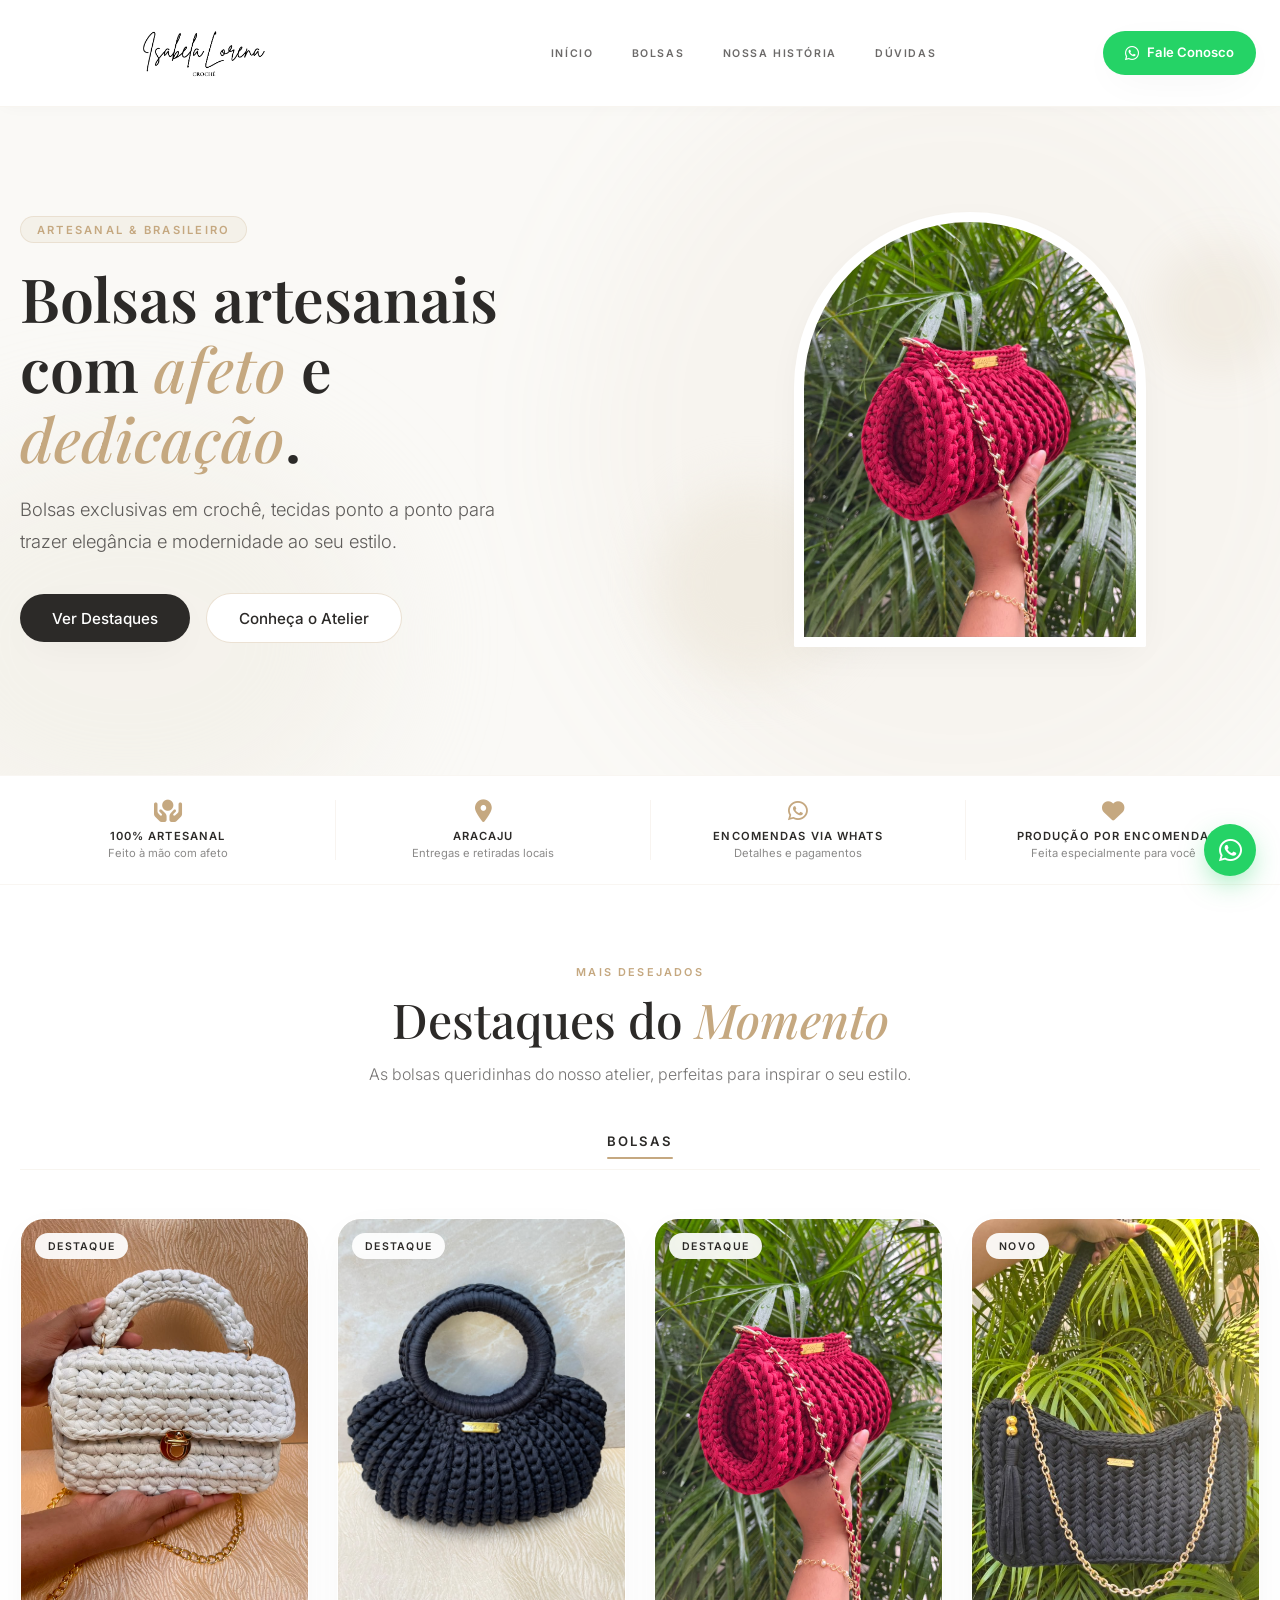
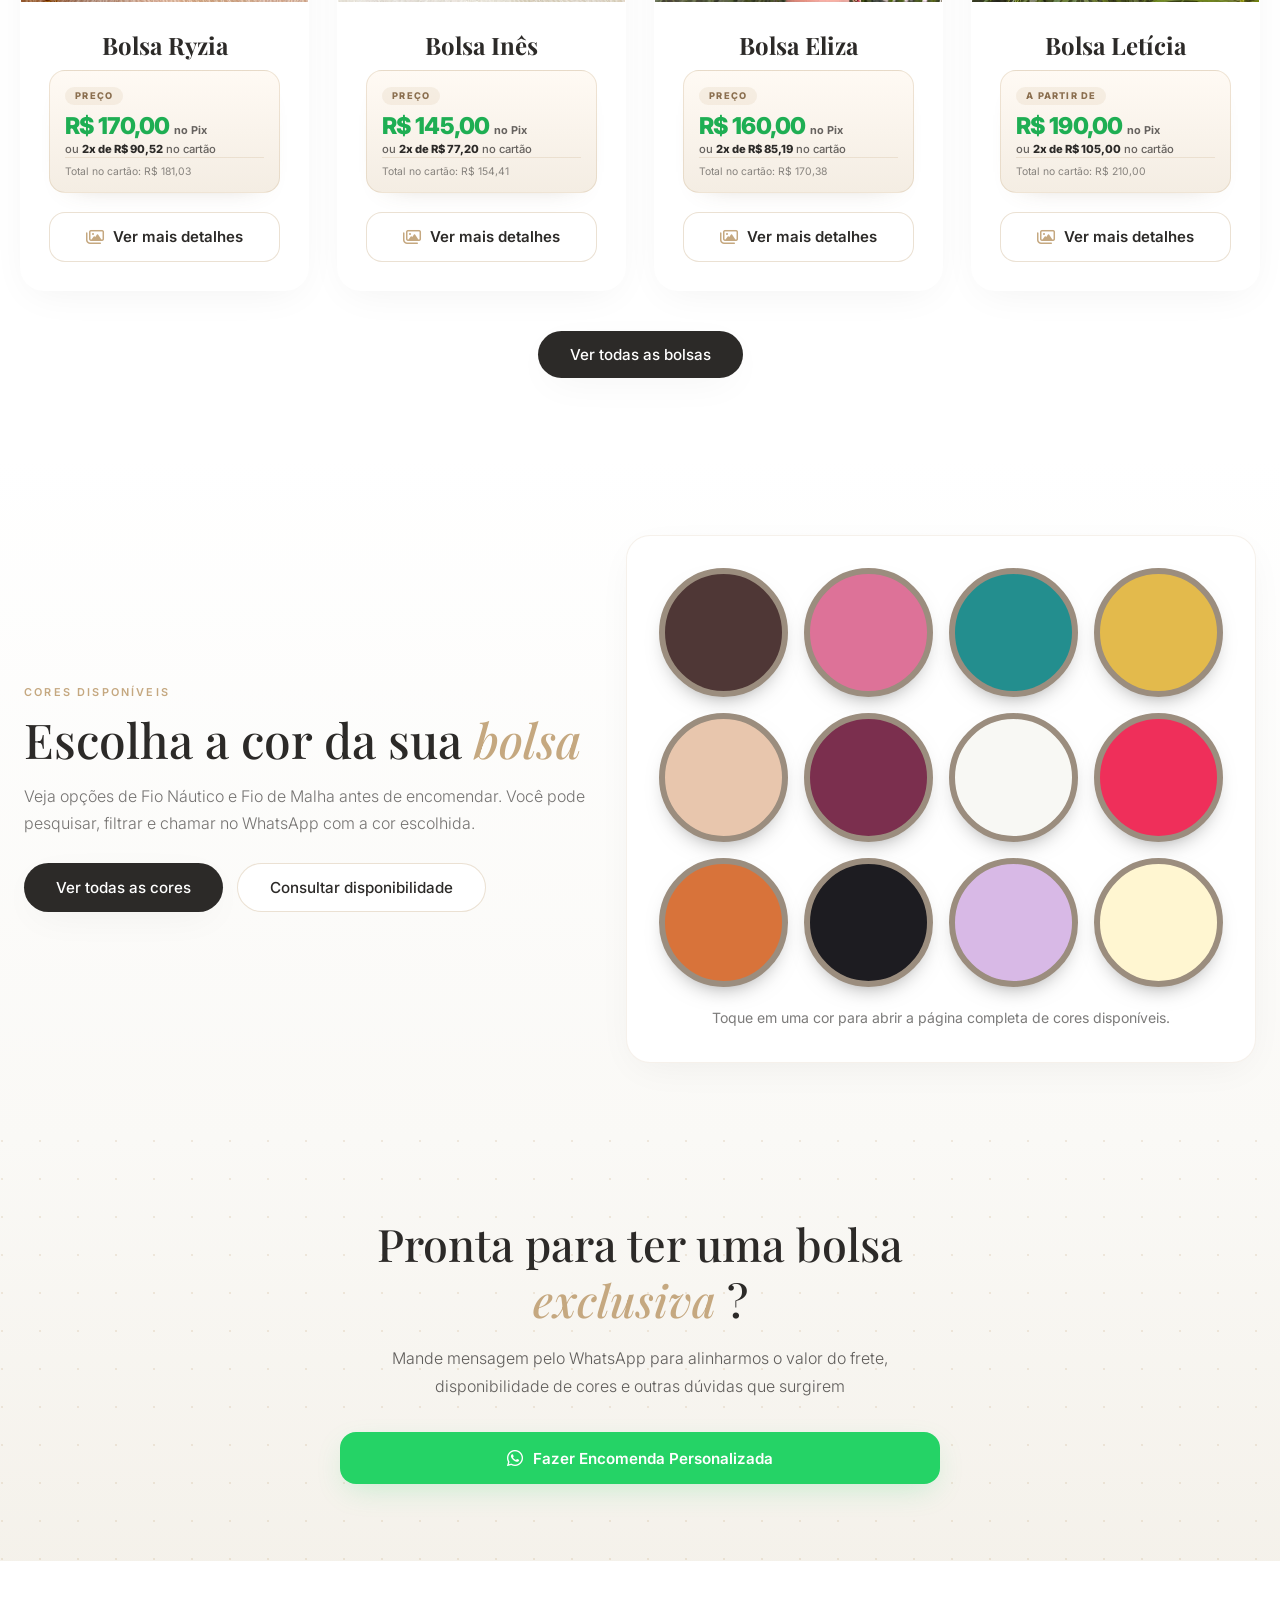
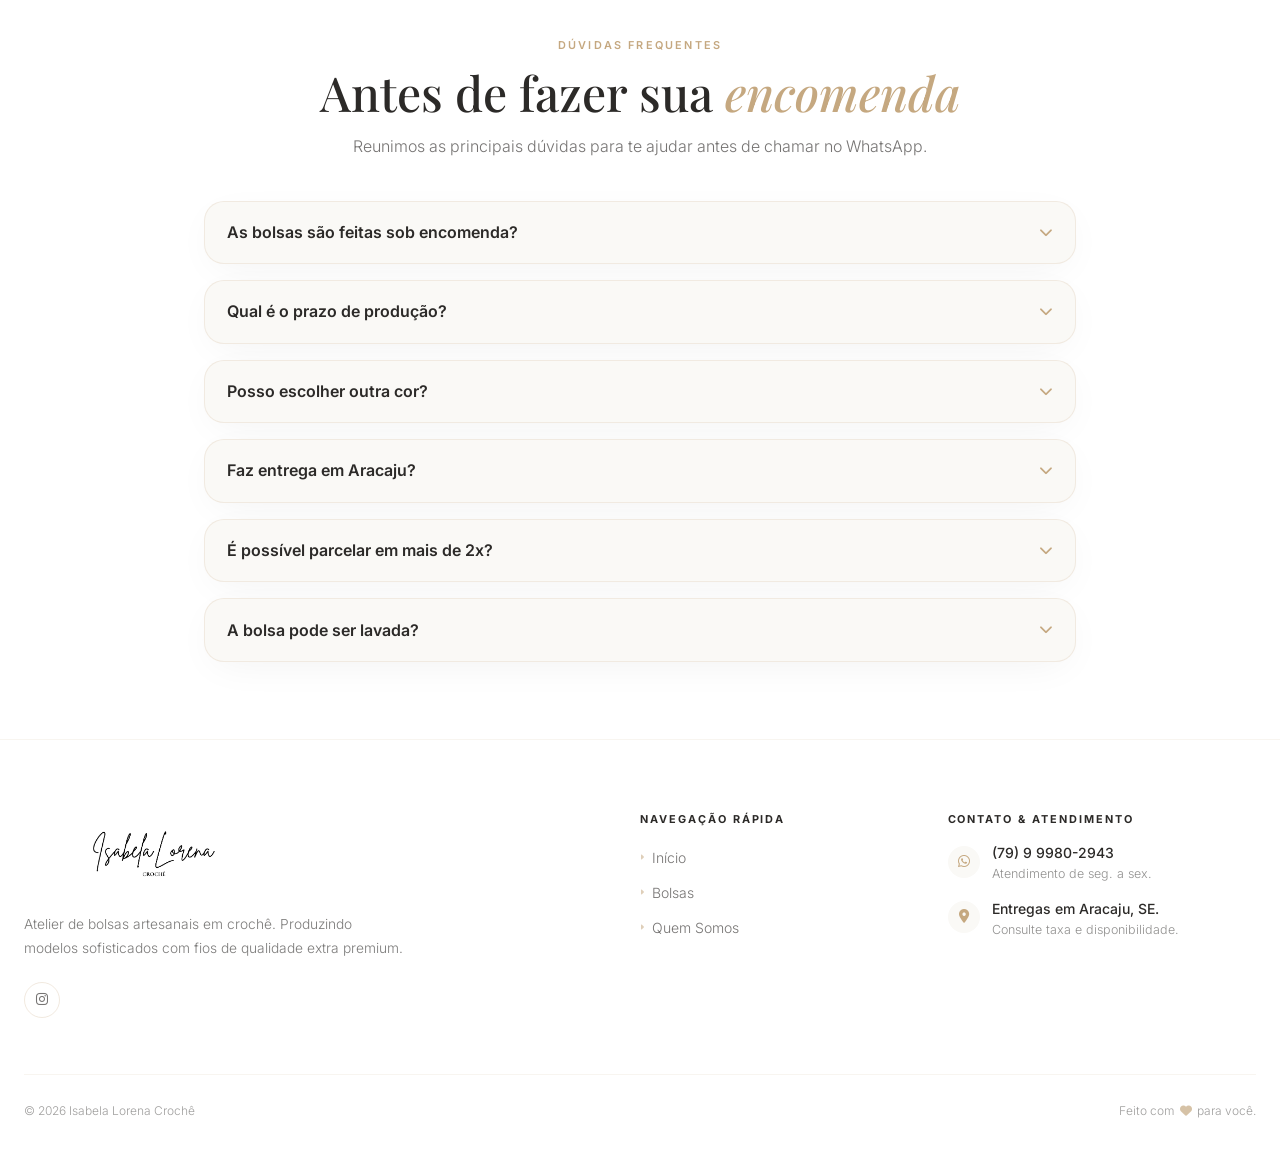
==== commit 3f0b031d: "Colocar tamanho" ====
--- a/index.html
+++ b/index.html
@@ -22,6 +22,7 @@
     <link href="./assets/css/components.css" rel="stylesheet" />
     <link href="./assets/css/pages/home.css" rel="stylesheet" />
     <link href="./assets/css/pages/cores.css" rel="stylesheet" />
+    <link href="./assets/css/pages/tamanhos.css" rel="stylesheet" />
     <link href="./assets/css/footer.css" rel="stylesheet" />
   </head>
   <body>
--- a/assets/css/pages/tamanhos.css
+++ b/assets/css/pages/tamanhos.css
@@ -0,0 +1,314 @@
+/* ============================================================
+   TAMANHOS E DIMENSÕES DAS BOLSAS
+   assets/css/pages/tamanhos.css
+   ============================================================ */
+
+.price-box__from {
+  display: inline-flex;
+  align-items: center;
+  margin-right: 0.15rem;
+  color: rgba(44, 42, 40, 0.62);
+  font-size: 0.62rem;
+  font-weight: 800;
+  letter-spacing: 0.08em;
+  line-height: 1;
+  text-transform: uppercase;
+}
+
+.produto-size-section {
+  width: 100%;
+  margin: 1.25rem 0;
+  padding: 1rem;
+  border: 1px solid rgba(197, 168, 128, 0.2);
+  border-radius: 1.2rem;
+  background: rgba(250, 249, 246, 0.72);
+}
+
+.production-sizes {
+  display: grid;
+  grid-template-columns: repeat(3, minmax(64px, 1fr));
+  gap: 0.65rem;
+}
+
+.production-size-btn {
+  position: relative;
+  min-width: 0;
+  min-height: 2.9rem;
+  overflow: hidden;
+  padding: 0.7rem 0.85rem;
+  border: 1px solid rgba(197, 168, 128, 0.32);
+  border-radius: 0.9rem;
+  background: #fff;
+  color: rgba(44, 42, 40, 0.72);
+  font-size: 0.84rem;
+  font-weight: 800;
+  cursor: pointer;
+  transition: 0.2s ease;
+}
+
+.production-size-btn:hover:not(:disabled) {
+  transform: translateY(-1px);
+  border-color: var(--color-primary);
+}
+
+.production-size-btn.active {
+  border-color: var(--color-primary);
+  background: var(--color-light);
+  color: var(--color-dark);
+  box-shadow: 0 6px 16px rgba(120, 96, 70, 0.12);
+}
+
+.production-size-btn.unavailable,
+.production-size-btn:disabled {
+  color: rgba(44, 42, 40, 0.42);
+  background: rgba(240, 235, 225, 0.7);
+  border-color: rgba(44, 42, 40, 0.14);
+  cursor: not-allowed;
+}
+
+.production-size-btn.unavailable::before,
+.production-size-btn.unavailable::after,
+.production-size-btn:disabled::before,
+.production-size-btn:disabled::after {
+  content: "";
+  position: absolute;
+  left: 50%;
+  top: 50%;
+  width: 72%;
+  height: 2px;
+  border-radius: 999px;
+  background: rgba(44, 42, 40, 0.68);
+  z-index: 2;
+}
+
+.production-size-btn.unavailable::before,
+.production-size-btn:disabled::before {
+  transform: translate(-50%, -50%) rotate(28deg);
+}
+
+.production-size-btn.unavailable::after,
+.production-size-btn:disabled::after {
+  transform: translate(-50%, -50%) rotate(-28deg);
+}
+
+.selected-size-text {
+  margin-top: 0.75rem;
+  color: rgba(44, 42, 40, 0.62);
+  font-size: 0.8rem;
+  line-height: 1.5;
+}
+
+.produto-dimensions-section {
+  width: 100%;
+  margin: 1.25rem 0;
+  padding: 1.1rem;
+  border: 1px solid rgba(197, 168, 128, 0.2);
+  border-radius: 1.25rem;
+  background: rgba(250, 249, 246, 0.82);
+}
+
+.produto-dimensions-heading {
+  display: flex;
+  align-items: flex-start;
+  justify-content: space-between;
+  gap: 1rem;
+  margin-bottom: 0.9rem;
+}
+
+.produto-dimensions-heading .detail-label {
+  margin-bottom: 0.35rem;
+}
+
+.produto-dimensions-heading h2 {
+  margin: 0;
+  font-family: var(--font-serif);
+  font-size: 1.18rem;
+  font-weight: 500;
+  color: var(--color-dark);
+}
+
+.produto-dimensions-size {
+  flex-shrink: 0;
+  padding: 0.45rem 0.7rem;
+  border: 1px solid rgba(197, 168, 128, 0.28);
+  border-radius: 999px;
+  background: #fff;
+  color: rgba(44, 42, 40, 0.72);
+  font-size: 0.72rem;
+  font-weight: 700;
+}
+
+.produto-dimensions-grid {
+  display: grid;
+  grid-template-columns: repeat(2, minmax(0, 1fr));
+  gap: 0.7rem;
+}
+
+.produto-dimension-item {
+  min-width: 0;
+  padding: 0.8rem;
+  border: 1px solid rgba(197, 168, 128, 0.16);
+  border-radius: 0.9rem;
+  background: #fff;
+}
+
+.produto-dimension-item span {
+  display: block;
+  margin-bottom: 0.25rem;
+  color: rgba(44, 42, 40, 0.5);
+  font-size: 0.66rem;
+  font-weight: 700;
+  letter-spacing: 0.08em;
+  text-transform: uppercase;
+}
+
+.produto-dimension-item strong {
+  display: block;
+  overflow-wrap: anywhere;
+  color: rgba(44, 42, 40, 0.8);
+  font-size: 0.86rem;
+  line-height: 1.4;
+}
+
+.produto-dimensions-text {
+  padding: 0.85rem;
+  border: 1px solid rgba(197, 168, 128, 0.16);
+  border-radius: 0.9rem;
+  background: #fff;
+  color: rgba(44, 42, 40, 0.72);
+  font-size: 0.88rem;
+  line-height: 1.6;
+}
+
+.produto-dimensions-note {
+  margin: 0.8rem 0 0;
+  color: rgba(44, 42, 40, 0.54);
+  font-size: 0.74rem;
+  line-height: 1.5;
+}
+
+@media (max-width: 479px) {
+  .produto-size-section,
+  .produto-dimensions-section {
+    padding: 0.9rem;
+    border-radius: 1rem;
+  }
+
+  .production-sizes {
+    grid-template-columns: repeat(3, minmax(0, 1fr));
+    gap: 0.5rem;
+  }
+
+  .production-size-btn {
+    min-height: 2.75rem;
+    padding-inline: 0.5rem;
+  }
+
+  .produto-dimensions-heading {
+    flex-direction: column;
+    gap: 0.6rem;
+  }
+
+  .produto-dimensions-grid {
+    grid-template-columns: 1fr;
+  }
+}
+
+/* ============================================================
+   DIMENSÕES SOB CONSULTA
+   ============================================================ */
+
+.produto-dimensions-section--consult {
+  background:
+    linear-gradient(
+      135deg,
+      rgba(250, 249, 246, 0.96),
+      rgba(240, 235, 225, 0.72)
+    );
+}
+
+.produto-dimensions-consult {
+  display: grid;
+  grid-template-columns: auto minmax(0, 1fr);
+  gap: 0.9rem;
+  align-items: start;
+  padding: 0.95rem;
+  border: 1px solid rgba(197, 168, 128, 0.18);
+  border-radius: 1rem;
+  background: rgba(255, 255, 255, 0.82);
+}
+
+.produto-dimensions-consult-icon {
+  width: 2.65rem;
+  height: 2.65rem;
+  border-radius: 0.85rem;
+  display: inline-flex;
+  align-items: center;
+  justify-content: center;
+  background: rgba(197, 168, 128, 0.15);
+  color: var(--color-primary);
+  font-size: 1rem;
+}
+
+.produto-dimensions-consult-content {
+  min-width: 0;
+}
+
+.produto-dimensions-consult-content p {
+  margin: 0;
+  color: rgba(44, 42, 40, 0.66);
+  font-size: 0.84rem;
+  line-height: 1.6;
+}
+
+.produto-dimensions-consult-btn {
+  width: fit-content;
+  max-width: 100%;
+  min-height: 42px;
+  margin-top: 0.8rem;
+  padding: 0.7rem 0.9rem;
+  border: 1px solid rgba(37, 211, 102, 0.3);
+  border-radius: 0.85rem;
+  display: inline-flex;
+  align-items: center;
+  justify-content: center;
+  gap: 0.5rem;
+  background: rgba(37, 211, 102, 0.08);
+  color: #187a3b;
+  font-size: 0.78rem;
+  font-weight: 700;
+  line-height: 1.25;
+  text-align: center;
+  transition:
+    transform 0.2s ease,
+    background 0.2s ease,
+    border-color 0.2s ease;
+}
+
+.produto-dimensions-consult-btn:hover {
+  transform: translateY(-1px);
+  border-color: rgba(37, 211, 102, 0.48);
+  background: rgba(37, 211, 102, 0.14);
+}
+
+.produto-dimensions-consult-btn i {
+  flex-shrink: 0;
+  font-size: 1rem;
+}
+
+@media (max-width: 479px) {
+  .produto-dimensions-consult {
+    grid-template-columns: 1fr;
+    padding: 0.85rem;
+  }
+
+  .produto-dimensions-consult-icon {
+    width: 2.4rem;
+    height: 2.4rem;
+  }
+
+  .produto-dimensions-consult-btn {
+    width: 100%;
+  }
+}
+
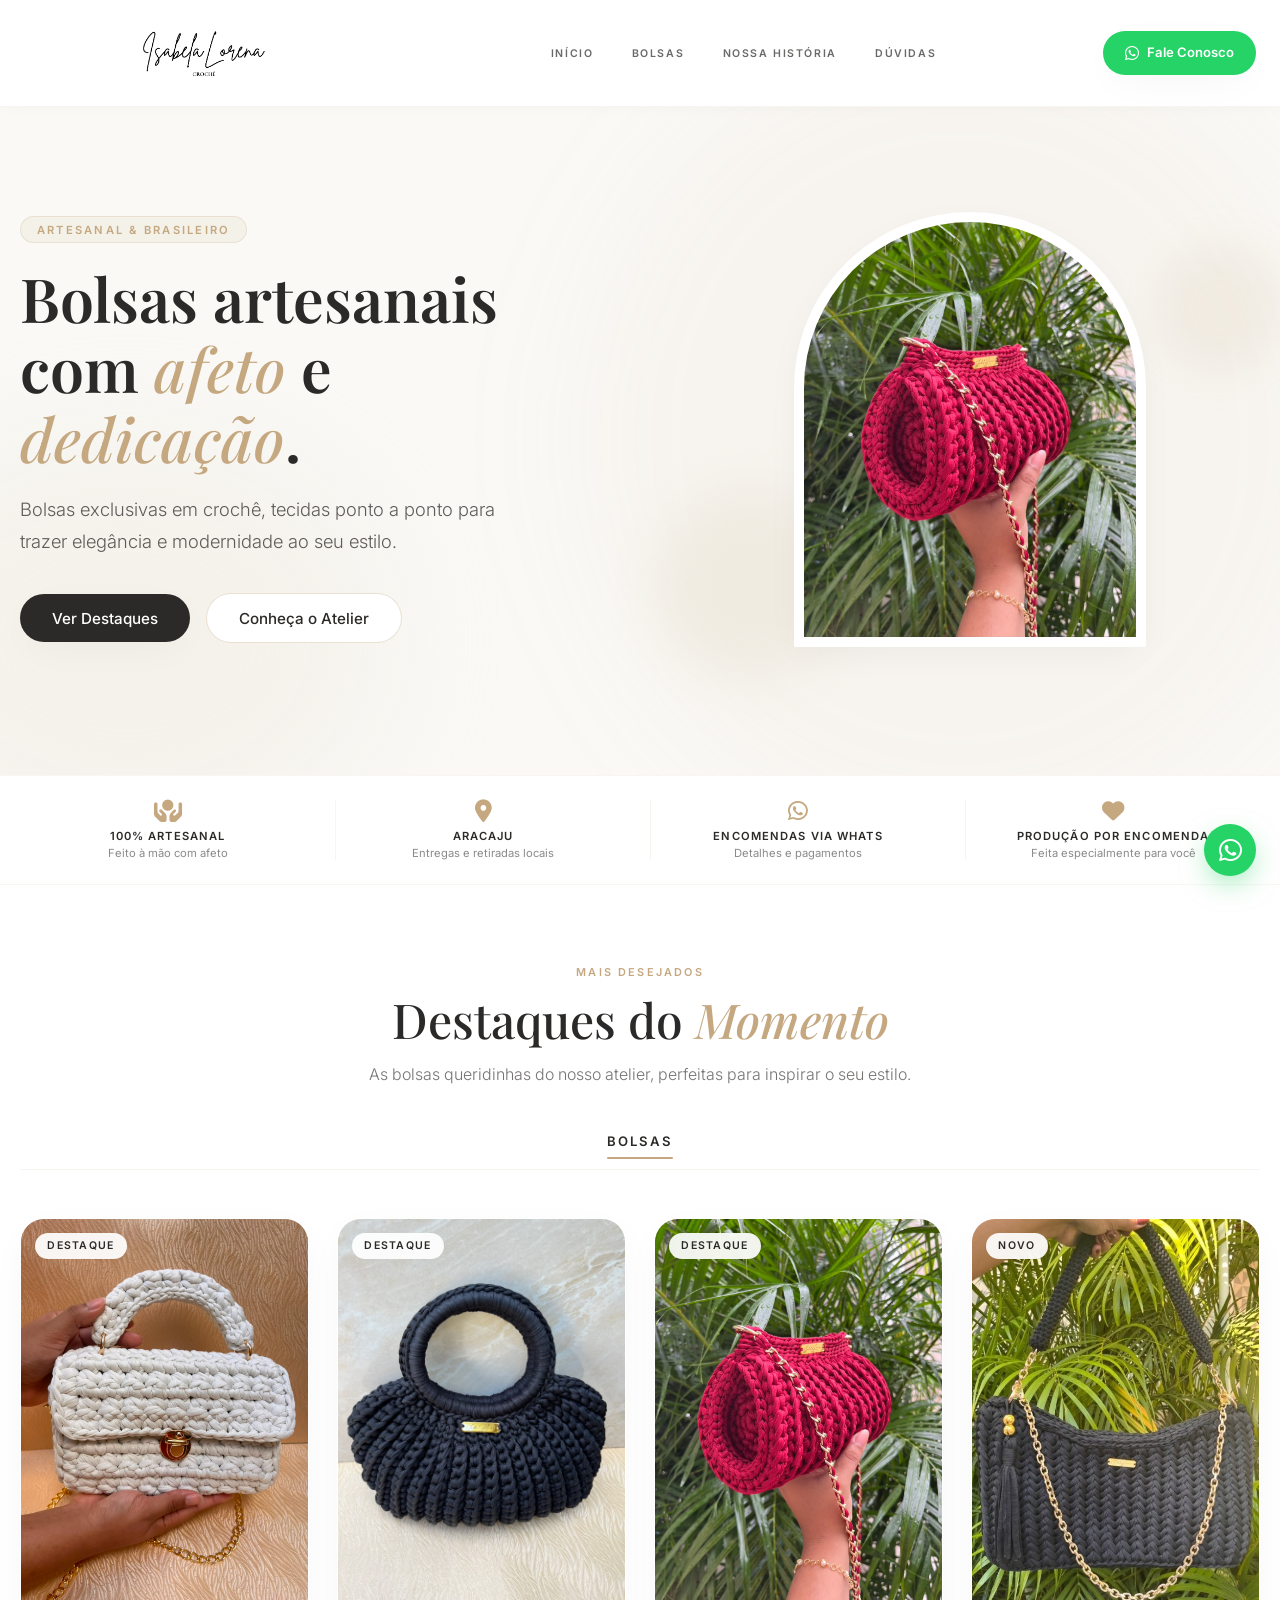
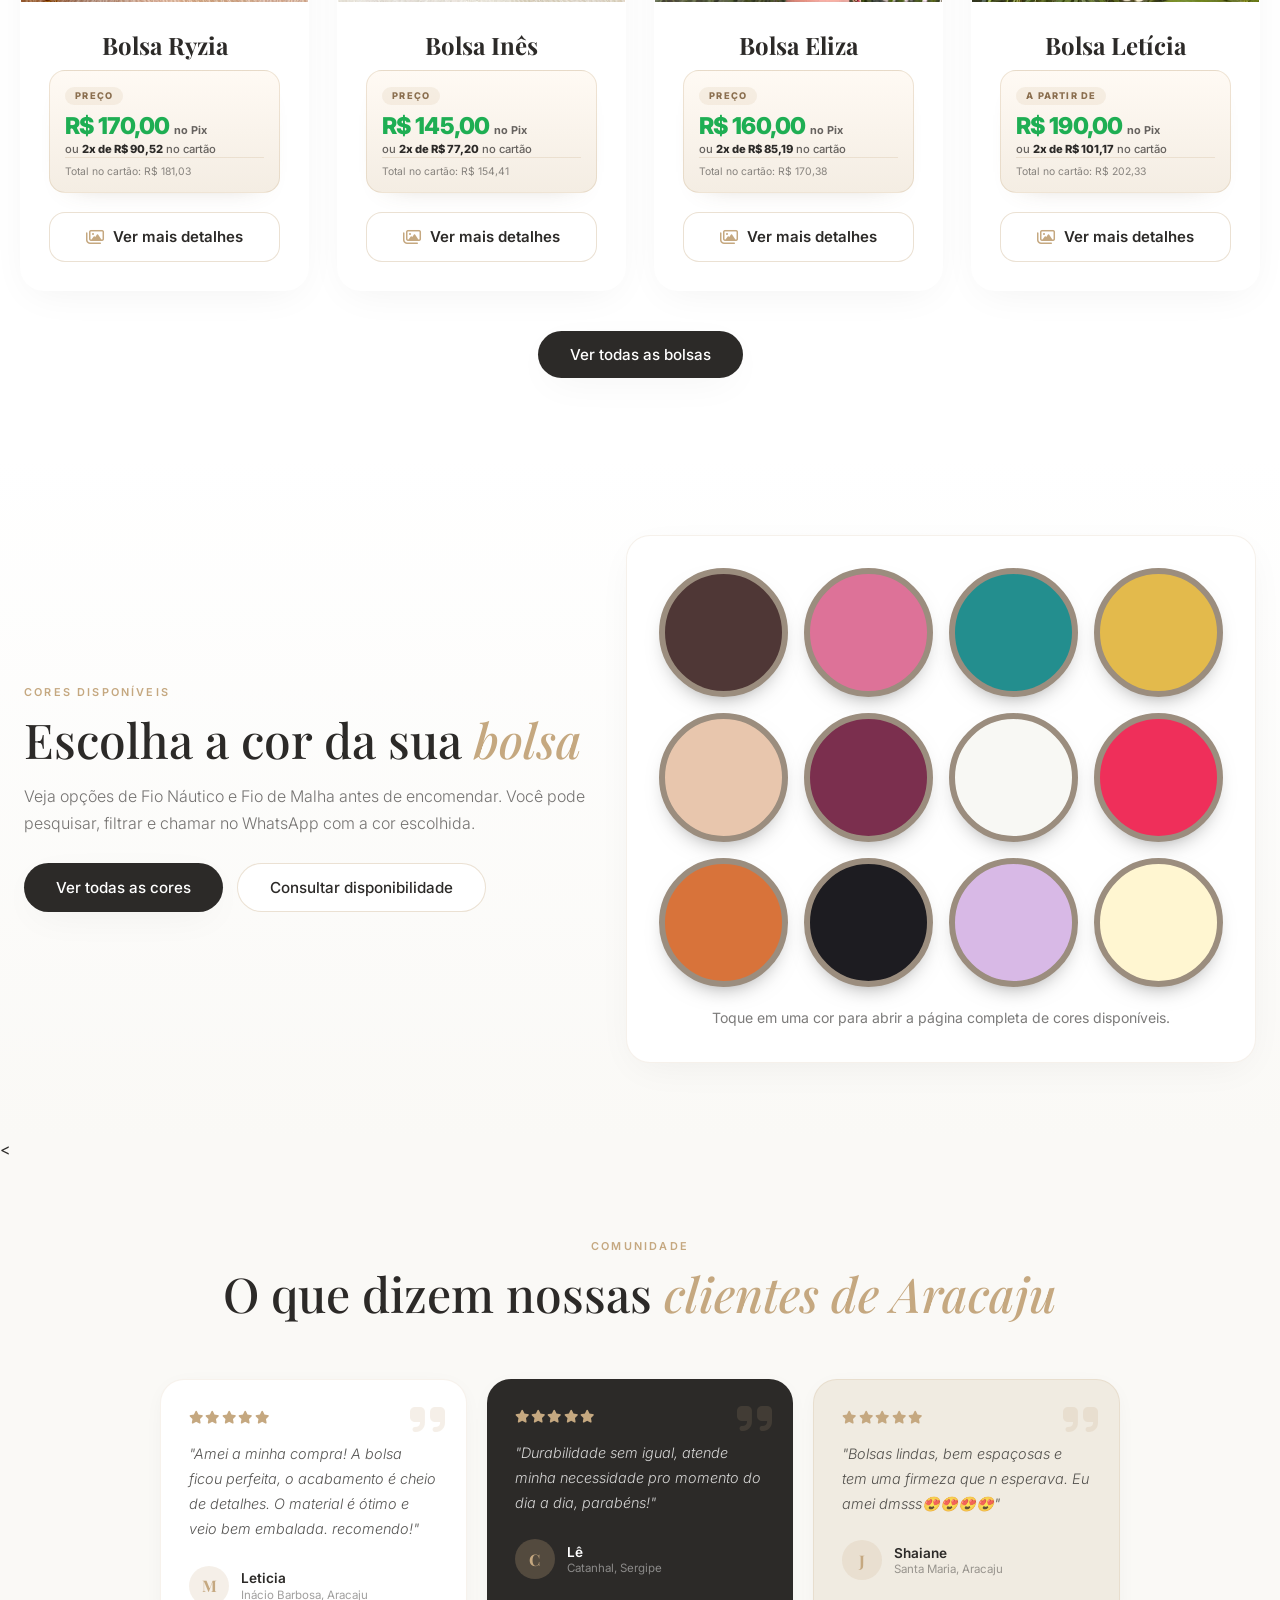
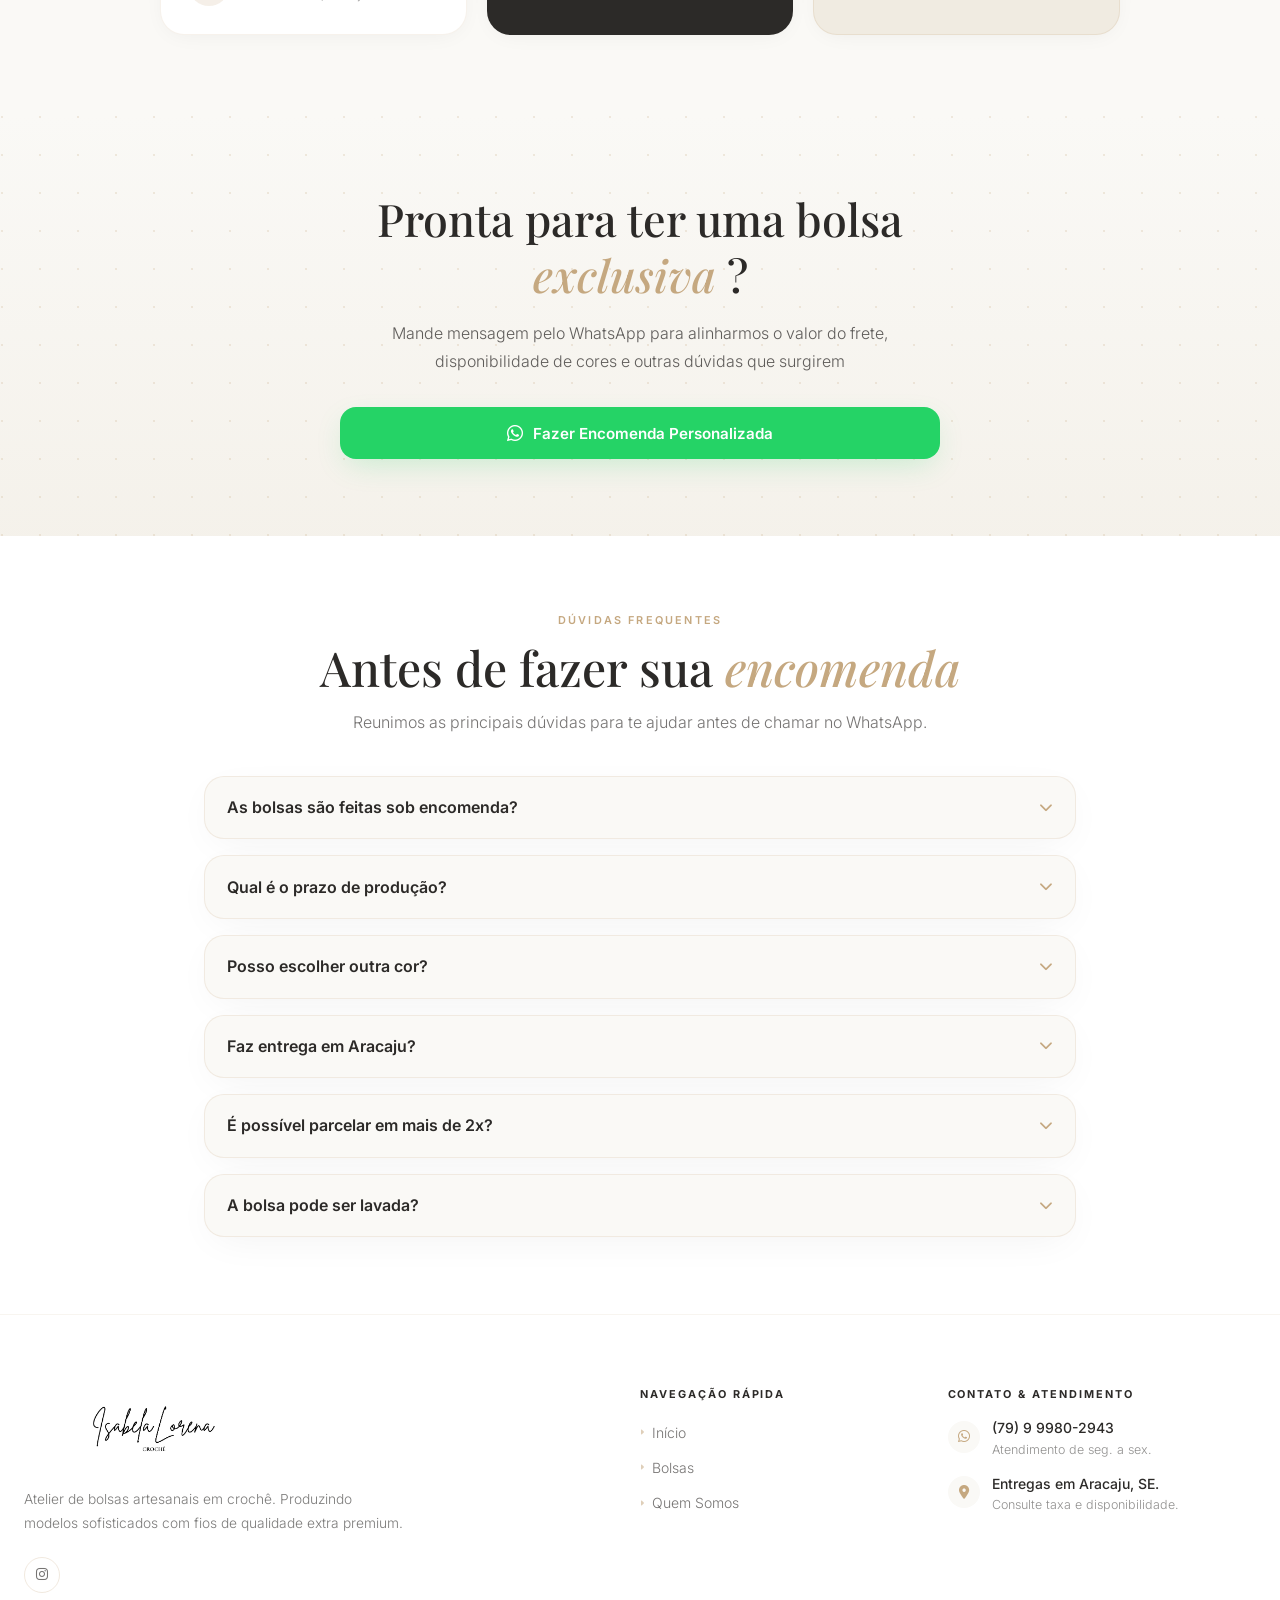
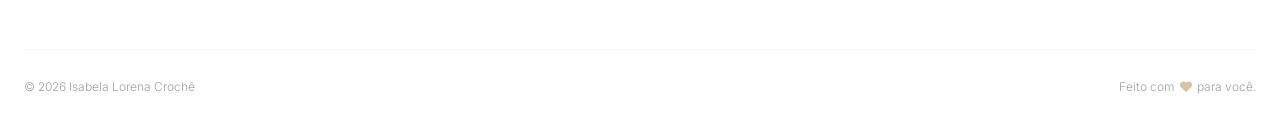
==== commit 62b4e5b6: "Add comentarios" ====
--- a/index.html
+++ b/index.html
@@ -280,7 +280,7 @@
       </section>
 
       <!-- ===== DEPOIMENTOS ===== -->
-      <!-- <section class="section-reviews">
+      <<section class="section-reviews">
         <div class="inner">
           <div class="header">
             <span class="section-label"> Comunidade </span>
@@ -289,9 +289,9 @@
               <span class="highlight-word"> clientes de Aracaju </span>
             </h2>
           </div>
-          <div class="reviews-grid"> -->
+          <div class="reviews-grid">
             <!-- Card 1 — branco -->
-            <!-- <div class="review-card">
+            <div class="review-card">
               <i class="fa-solid fa-quote-right quote-icon"> </i>
               <div class="stars">
                 <i class="fa-solid fa-star"> </i>
@@ -301,18 +301,20 @@
                 <i class="fa-solid fa-star"> </i>
               </div>
               <p class="review-text">
-                "Amei a minha compra! A bolsa ficou perfeita, o acabamento é cheio de detalhes. O material é ótimo e veio bem embalada. Super recomendo!"
+                "Amei a minha compra! 
+                A bolsa ficou perfeita, o acabamento é cheio de detalhes. O material é ótimo e veio bem embalada. 
+                recomendo!"
               </p>
               <div class="reviewer">
                 <div class="avatar">M</div>
                 <div>
-                  <p class="reviewer-name">Leticia M.</p>
+                  <p class="reviewer-name">Leticia</p>
                   <p class="reviewer-loc">Inácio Barbosa, Aracaju</p>
                 </div>
               </div>
-            </div> -->
+            </div> 
             <!-- Card 2 — escuro -->
-            <!-- <div class="review-card">
+            <div class="review-card">
               <i class="fa-solid fa-quote-right quote-icon"> </i>
               <div class="stars">
                 <i class="fa-solid fa-star"> </i>
@@ -322,20 +324,18 @@
                 <i class="fa-solid fa-star"> </i>
               </div>
               <p class="review-text">
-                "A bolsa superou minhas expectativas. A entrega foi feita em
-                mãos, com um cheirinho muito bom e com o cartão fidelidade lindo
-                e criativo, já quero comprar de novo."
+                "Durabilidade sem igual, atende minha necessidade pro momento do dia a dia, parabéns!"
               </p>
               <div class="reviewer">
                 <div class="avatar">C</div>
                 <div>
-                  <p class="reviewer-name">Clara T.</p>
-                  <p class="reviewer-loc">13 de Julho, Aracaju</p>
+                  <p class="reviewer-name">Lê</p>
+                  <p class="reviewer-loc">Catanhal, Sergipe</p>
                 </div>
               </div>
-            </div> -->
+            </div>
             <!-- Card 3 — quente/accent -->
-            <!-- <div class="review-card">
+            <div class="review-card">
               <i class="fa-solid fa-quote-right quote-icon"> </i>
               <div class="stars">
                 <i class="fa-solid fa-star"> </i>
@@ -345,21 +345,19 @@
                 <i class="fa-solid fa-star"> </i>
               </div>
               <p class="review-text">
-                "O atendimento pelo WhatsApp foi maravilhoso! Tirou todas as
-                minhas dúvidas e me ajudou a escolher a bolsa que melhor
-                combinava com o meu look."
+                "Bolsas lindas, bem espaçosas e tem uma firmeza que n esperava.  Eu amei dmsss😍😍😍😍"
               </p>
               <div class="reviewer">
                 <div class="avatar">J</div>
                 <div>
-                  <p class="reviewer-name">Juliana M.</p>
-                  <p class="reviewer-loc">Aruana, Aracaju</p>
+                  <p class="reviewer-name">Shaiane</p>
+                  <p class="reviewer-loc">Santa Maria, Aracaju</p>
                 </div>
               </div>
             </div>
           </div>
         </div>
-      </section> -->
+      </section>
 
       <!-- ===== CTA ===== -->
       <section class="cta-section">
--- a/assets/css/pages/tamanhos.css
+++ b/assets/css/pages/tamanhos.css
@@ -312,3 +312,42 @@
   }
 }
 
+/* ============================================================
+   TAMANHOS — ACESSIBILIDADE MOBILE
+   ============================================================ */
+
+@media (max-width: 767px) {
+  .production-sizes {
+    display: grid;
+    grid-template-columns: repeat(3, minmax(0, 1fr));
+    gap: 0.6rem;
+  }
+
+  .production-size-btn {
+    width: 100%;
+    min-width: 0;
+    min-height: 48px;
+    padding: 0.65rem 0.75rem;
+    border-radius: 0.9rem;
+    font-size: 0.86rem;
+    touch-action: manipulation;
+  }
+
+  .production-size-btn.active {
+    box-shadow:
+      0 0 0 2px rgba(197, 168, 128, 0.35),
+      0 7px 18px rgba(120, 96, 70, 0.12);
+  }
+
+  .production-size-btn.unavailable::before,
+  .production-size-btn.unavailable::after,
+  .production-size-btn:disabled::before,
+  .production-size-btn:disabled::after {
+    width: 2.6rem;
+  }
+
+  .produto-dimensions-section {
+    margin-top: 0;
+  }
+}
+
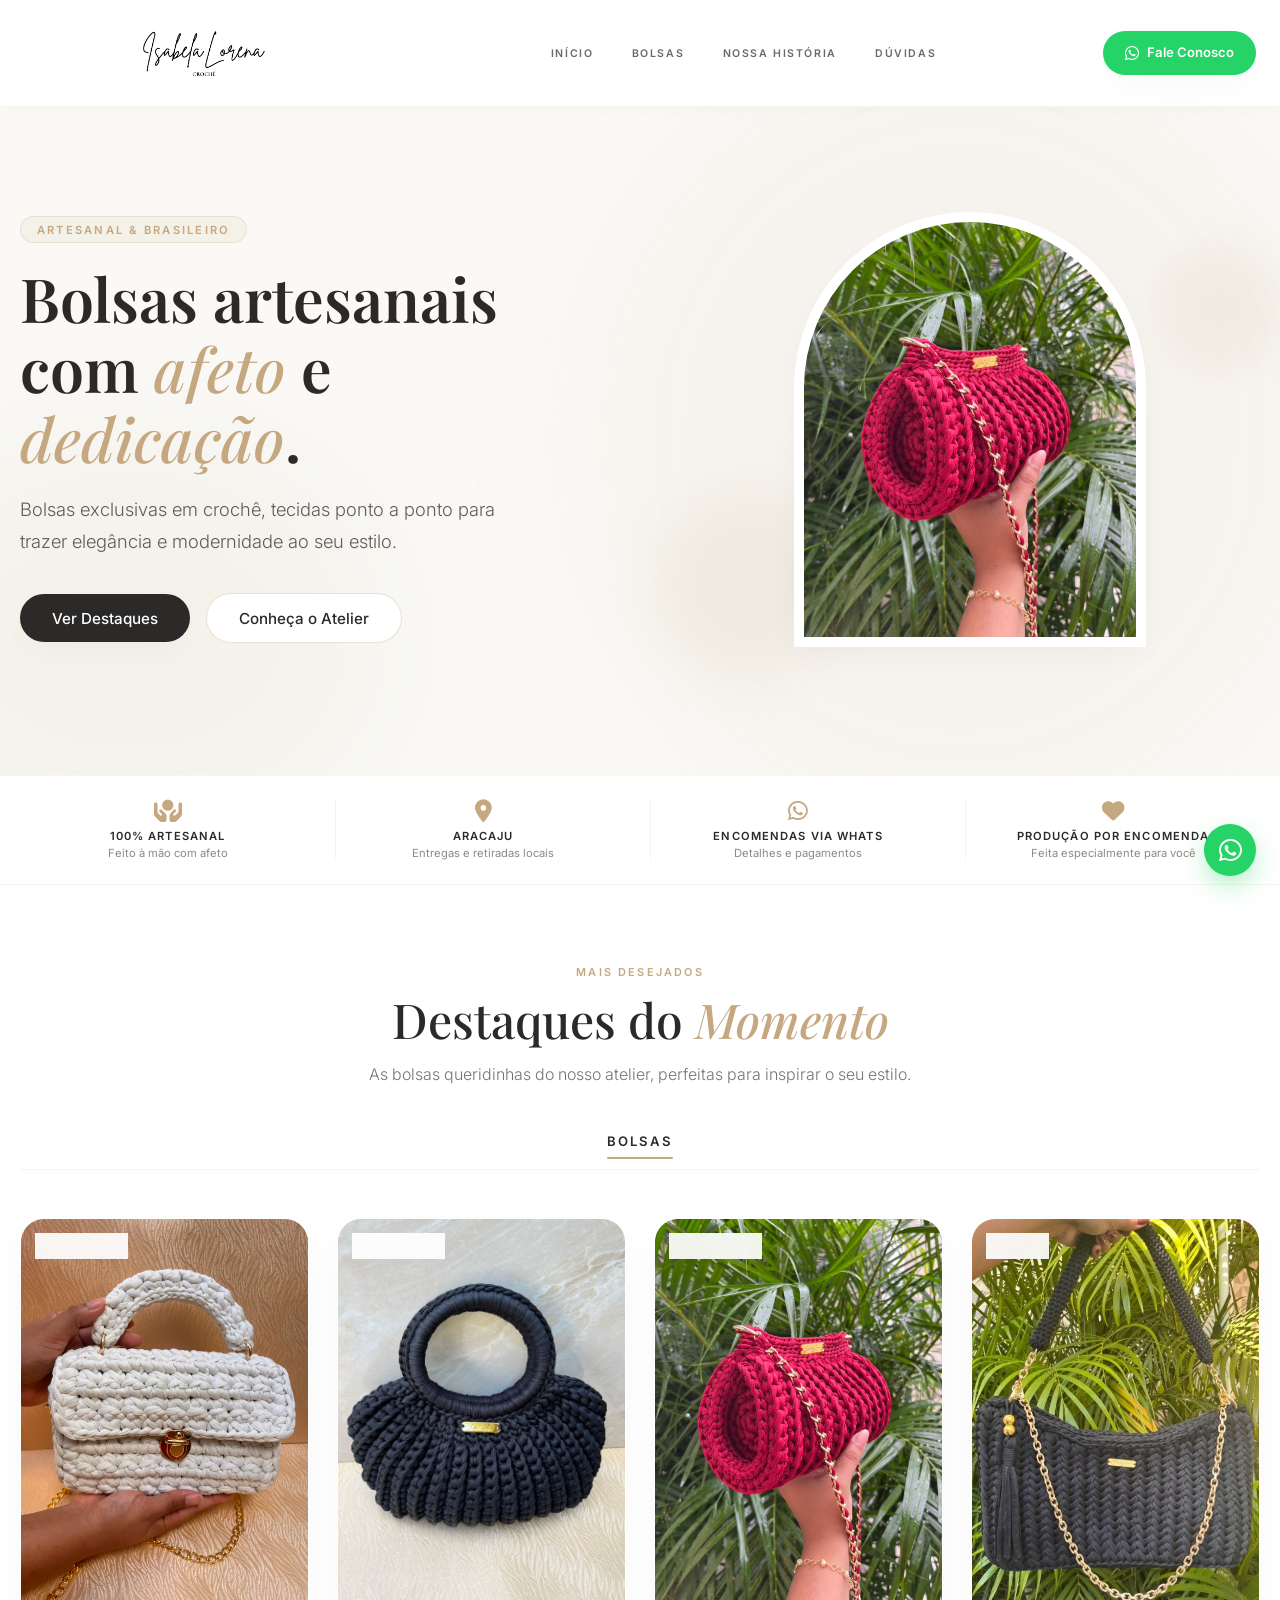
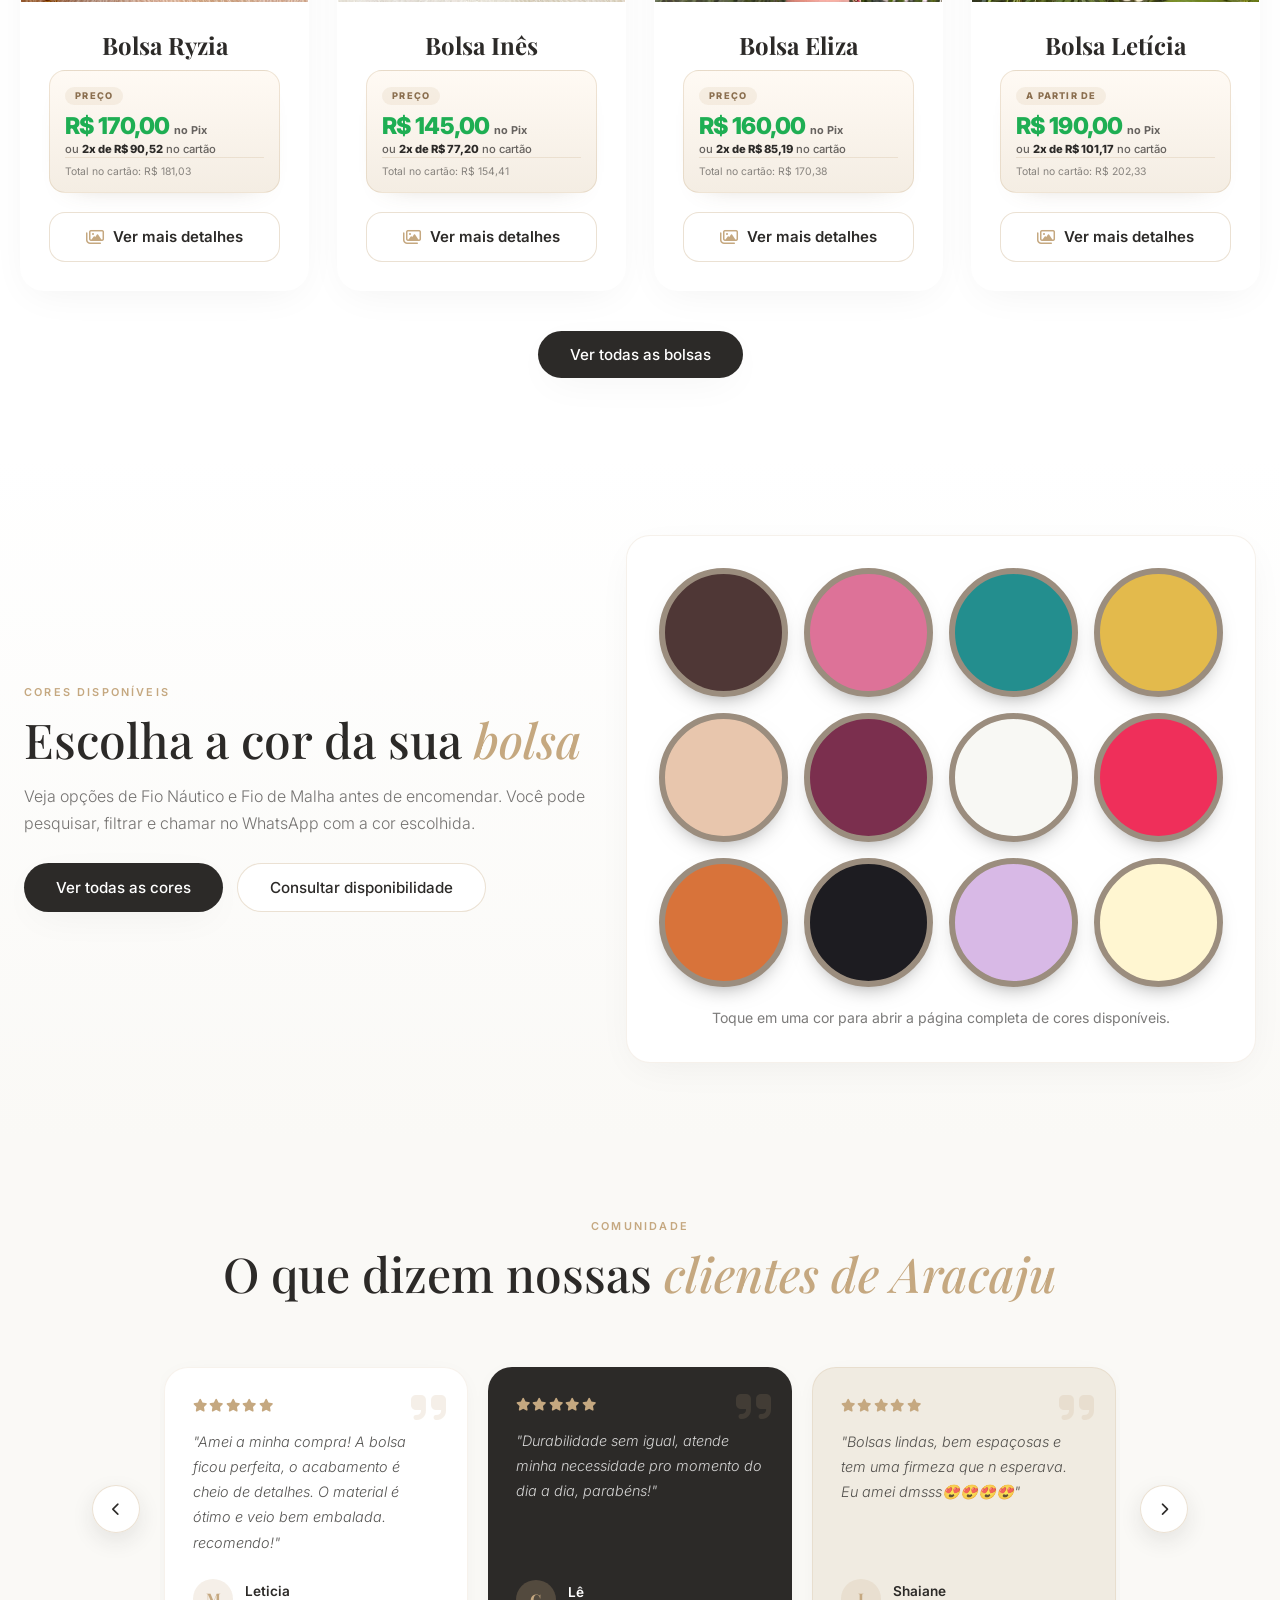
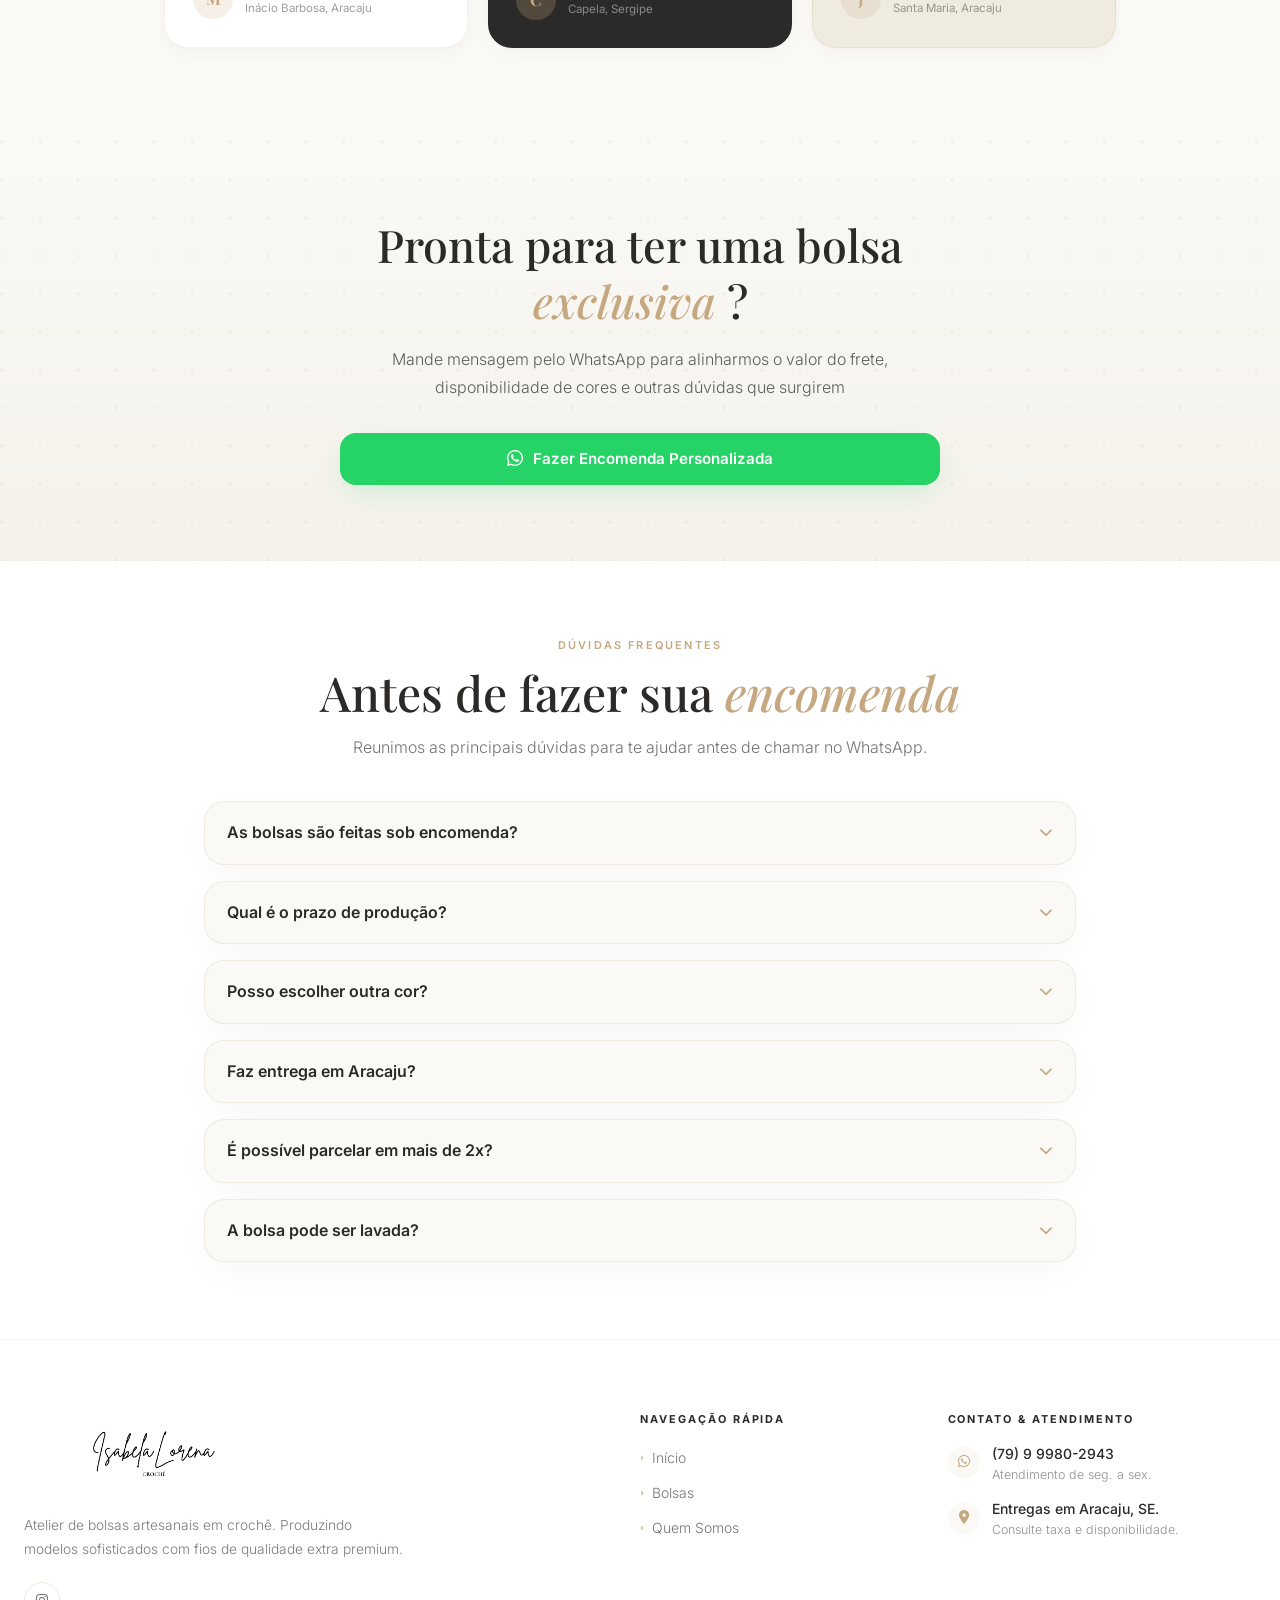
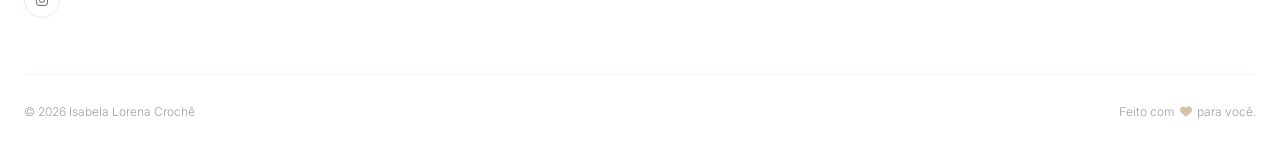
==== commit a814e256: "Add carrosel de comentarios" ====
--- a/index.html
+++ b/index.html
@@ -280,80 +280,122 @@
       </section>
 
       <!-- ===== DEPOIMENTOS ===== -->
-      <<section class="section-reviews">
+      <section class="section-reviews" aria-labelledby="reviews-title">
         <div class="inner">
           <div class="header">
             <span class="section-label"> Comunidade </span>
-            <h2 class="section-title">
+            <h2 class="section-title" id="reviews-title">
               O que dizem nossas
               <span class="highlight-word"> clientes de Aracaju </span>
             </h2>
           </div>
-          <div class="reviews-grid">
-            <!-- Card 1 — branco -->
-            <div class="review-card">
-              <i class="fa-solid fa-quote-right quote-icon"> </i>
-              <div class="stars">
-                <i class="fa-solid fa-star"> </i>
-                <i class="fa-solid fa-star"> </i>
-                <i class="fa-solid fa-star"> </i>
-                <i class="fa-solid fa-star"> </i>
-                <i class="fa-solid fa-star"> </i>
-              </div>
-              <p class="review-text">
-                "Amei a minha compra! 
-                A bolsa ficou perfeita, o acabamento é cheio de detalhes. O material é ótimo e veio bem embalada. 
-                recomendo!"
-              </p>
-              <div class="reviewer">
-                <div class="avatar">M</div>
-                <div>
-                  <p class="reviewer-name">Leticia</p>
-                  <p class="reviewer-loc">Inácio Barbosa, Aracaju</p>
-                </div>
-              </div>
-            </div> 
-            <!-- Card 2 — escuro -->
-            <div class="review-card">
-              <i class="fa-solid fa-quote-right quote-icon"> </i>
-              <div class="stars">
-                <i class="fa-solid fa-star"> </i>
-                <i class="fa-solid fa-star"> </i>
-                <i class="fa-solid fa-star"> </i>
-                <i class="fa-solid fa-star"> </i>
-                <i class="fa-solid fa-star"> </i>
-              </div>
-              <p class="review-text">
-                "Durabilidade sem igual, atende minha necessidade pro momento do dia a dia, parabéns!"
-              </p>
-              <div class="reviewer">
-                <div class="avatar">C</div>
-                <div>
-                  <p class="reviewer-name">Lê</p>
-                  <p class="reviewer-loc">Catanhal, Sergipe</p>
-                </div>
+
+          <div
+            class="reviews-carousel"
+            id="reviews-carousel"
+            role="region"
+            aria-roledescription="carousel"
+            aria-label="Depoimentos de clientes"
+          >
+            <div class="reviews-viewport">
+              <div class="reviews-grid">
+                <!-- Card 1 — branco -->
+                <article class="review-card" role="group" aria-roledescription="slide" aria-label="Depoimento 1">
+                  <i class="fa-solid fa-quote-right quote-icon" aria-hidden="true"></i>
+                  <div class="stars" aria-label="5 de 5 estrelas">
+                    <i class="fa-solid fa-star" aria-hidden="true"></i>
+                    <i class="fa-solid fa-star" aria-hidden="true"></i>
+                    <i class="fa-solid fa-star" aria-hidden="true"></i>
+                    <i class="fa-solid fa-star" aria-hidden="true"></i>
+                    <i class="fa-solid fa-star" aria-hidden="true"></i>
+                  </div>
+                  <p class="review-text">
+                    "Amei a minha compra! A bolsa ficou perfeita, o acabamento é cheio de detalhes. O material é ótimo e veio bem embalada. recomendo!"
+                  </p>
+                  <div class="reviewer">
+                    <div class="avatar" aria-hidden="true">M</div>
+                    <div>
+                      <p class="reviewer-name">Leticia</p>
+                      <p class="reviewer-loc">Inácio Barbosa, Aracaju</p>
+                    </div>
+                  </div>
+                </article>
+
+                <!-- Card 2 — escuro -->
+                <article class="review-card" role="group" aria-roledescription="slide" aria-label="Depoimento 2">
+                  <i class="fa-solid fa-quote-right quote-icon" aria-hidden="true"></i>
+                  <div class="stars" aria-label="5 de 5 estrelas">
+                    <i class="fa-solid fa-star" aria-hidden="true"></i>
+                    <i class="fa-solid fa-star" aria-hidden="true"></i>
+                    <i class="fa-solid fa-star" aria-hidden="true"></i>
+                    <i class="fa-solid fa-star" aria-hidden="true"></i>
+                    <i class="fa-solid fa-star" aria-hidden="true"></i>
+                  </div>
+                  <p class="review-text">
+                    "Durabilidade sem igual, atende minha necessidade pro momento do dia a dia, parabéns!"
+                  </p>
+                  <div class="reviewer">
+                    <div class="avatar" aria-hidden="true">C</div>
+                    <div>
+                      <p class="reviewer-name">Lê</p>
+                      <p class="reviewer-loc">Capela, Sergipe</p>
+                    </div>
+                  </div>
+                </article>
+
+                <!-- Card 3 — quente/accent -->
+                <article class="review-card" role="group" aria-roledescription="slide" aria-label="Depoimento 3">
+                  <i class="fa-solid fa-quote-right quote-icon" aria-hidden="true"></i>
+                  <div class="stars" aria-label="5 de 5 estrelas">
+                    <i class="fa-solid fa-star" aria-hidden="true"></i>
+                    <i class="fa-solid fa-star" aria-hidden="true"></i>
+                    <i class="fa-solid fa-star" aria-hidden="true"></i>
+                    <i class="fa-solid fa-star" aria-hidden="true"></i>
+                    <i class="fa-solid fa-star" aria-hidden="true"></i>
+                  </div>
+                  <p class="review-text">
+                    "Bolsas lindas, bem espaçosas e tem uma firmeza que n esperava. Eu amei dmsss😍😍😍😍"
+                  </p>
+                  <div class="reviewer">
+                    <div class="avatar" aria-hidden="true">J</div>
+                    <div>
+                      <p class="reviewer-name">Shaiane</p>
+                      <p class="reviewer-loc">Santa Maria, Aracaju</p>
+                    </div>
+                  </div>
+                </article>
+
+                <!-- Card 4 -->
+                <article class="review-card" role="group" aria-roledescription="slide" aria-label="Depoimento 4">
+                  <i class="fa-solid fa-quote-right quote-icon" aria-hidden="true"></i>
+                  <div class="stars" aria-label="5 de 5 estrelas">
+                    <i class="fa-solid fa-star" aria-hidden="true"></i>
+                    <i class="fa-solid fa-star" aria-hidden="true"></i>
+                    <i class="fa-solid fa-star" aria-hidden="true"></i>
+                    <i class="fa-solid fa-star" aria-hidden="true"></i>
+                    <i class="fa-solid fa-star" aria-hidden="true"></i>
+                  </div>
+                  <p class="review-text">
+                    "Oi eu amei a bolsa 😍 Eu amei demais 😍"
+                  </p>
+                  <div class="reviewer">
+                    <div class="avatar" aria-hidden="true">M</div>
+                    <div>
+                      <p class="reviewer-name">Helena</p>
+                      <p class="reviewer-loc">Siriri, Aracaju</p>
+                    </div>
+                  </div>
+                </article>
               </div>
             </div>
-            <!-- Card 3 — quente/accent -->
-            <div class="review-card">
-              <i class="fa-solid fa-quote-right quote-icon"> </i>
-              <div class="stars">
-                <i class="fa-solid fa-star"> </i>
-                <i class="fa-solid fa-star"> </i>
-                <i class="fa-solid fa-star"> </i>
-                <i class="fa-solid fa-star"> </i>
-                <i class="fa-solid fa-star"> </i>
-              </div>
-              <p class="review-text">
-                "Bolsas lindas, bem espaçosas e tem uma firmeza que n esperava.  Eu amei dmsss😍😍😍😍"
-              </p>
-              <div class="reviewer">
-                <div class="avatar">J</div>
-                <div>
-                  <p class="reviewer-name">Shaiane</p>
-                  <p class="reviewer-loc">Santa Maria, Aracaju</p>
-                </div>
-              </div>
+
+            <div class="reviews-controls" aria-label="Controles dos depoimentos">
+              <button class="reviews-btn reviews-prev" type="button" aria-label="Depoimento anterior">
+                <i class="fa-solid fa-chevron-left" aria-hidden="true"></i>
+              </button>
+              <button class="reviews-btn reviews-next" type="button" aria-label="Próximo depoimento">
+                <i class="fa-solid fa-chevron-right" aria-hidden="true"></i>
+              </button>
             </div>
           </div>
         </div>
--- a/assets/css/pages/home.css
+++ b/assets/css/pages/home.css
@@ -689,3 +689,156 @@
     max-width: 28rem;
   }
 }
+
+/* ============================================================
+   CARROSSEL DE DEPOIMENTOS
+   - 3 cards no desktop, 2 no tablet e 1 no celular.
+   - Os controles ficam nas laterais em telas maiores e abaixo
+     dos cards no celular, sem poluir a leitura com indicadores.
+   ============================================================ */
+.reviews-carousel {
+  --reviews-visible: 3;
+  --reviews-gap: 1.25rem;
+  position: relative;
+  max-width: 60rem;
+  margin: 0 auto;
+}
+
+.reviews-viewport {
+  overflow: hidden;
+  width: 100%;
+  border-radius: 1.5rem;
+}
+
+.reviews-grid {
+  display: flex;
+  align-items: stretch;
+  gap: var(--reviews-gap);
+  max-width: none;
+  margin: 0;
+  padding: 0.5rem 0.25rem 0.75rem;
+  transition: transform 0.55s cubic-bezier(0.22, 0.61, 0.36, 1);
+  will-change: transform;
+}
+
+.reviews-grid .review-card {
+  flex: 0 0 calc((100% - (var(--reviews-visible) - 1) * var(--reviews-gap)) / var(--reviews-visible));
+  min-width: 0;
+  display: flex;
+  flex-direction: column;
+}
+
+.reviews-grid .reviewer {
+  margin-top: auto;
+}
+
+.reviews-controls {
+  position: absolute;
+  inset: 50% -4.25rem auto;
+  display: flex;
+  align-items: center;
+  justify-content: space-between;
+  width: calc(100% + 8.5rem);
+  transform: translateY(-50%);
+  pointer-events: none;
+  z-index: 3;
+}
+
+.reviews-btn {
+  width: 3rem;
+  height: 3rem;
+  border: 1px solid rgba(197, 168, 128, 0.35);
+  border-radius: 9999px;
+  background: rgba(255, 255, 255, 0.96);
+  color: var(--color-dark);
+  display: inline-flex;
+  align-items: center;
+  justify-content: center;
+  cursor: pointer;
+  box-shadow: 0 8px 22px rgba(44, 42, 40, 0.1);
+  pointer-events: auto;
+  transition: transform 0.2s ease, background 0.2s ease, color 0.2s ease, box-shadow 0.2s ease;
+}
+
+.reviews-btn:hover {
+  transform: scale(1.05);
+  background: var(--color-dark);
+  color: #fff;
+  box-shadow: 0 10px 26px rgba(44, 42, 40, 0.16);
+}
+
+.reviews-btn:focus-visible {
+  outline: 2px solid var(--color-primary);
+  outline-offset: 3px;
+}
+
+.reviews-btn:disabled {
+  opacity: 0.45;
+  cursor: default;
+  transform: none;
+  box-shadow: none;
+}
+
+@media (max-width: 1160px) {
+  .reviews-controls {
+    position: static;
+    inset: auto;
+    width: 100%;
+    transform: none;
+    justify-content: center;
+    gap: 1rem;
+    margin-top: 1.25rem;
+  }
+}
+
+@media (min-width: 768px) and (max-width: 1023px) {
+  .reviews-carousel {
+    --reviews-visible: 2;
+  }
+}
+
+@media (max-width: 767px) {
+  .reviews-carousel {
+    --reviews-visible: 1;
+    width: 100%;
+  }
+
+  .reviews-grid {
+    gap: 0.9rem;
+    padding: 0.5rem 0.15rem 0.75rem;
+  }
+
+  .reviews-grid .review-card {
+    flex-basis: 100%;
+  }
+
+  .reviews-viewport {
+    border-radius: 1.5rem;
+  }
+
+  .reviews-controls {
+    margin-top: 1rem;
+    gap: 0.85rem;
+  }
+
+  .reviews-btn {
+    width: 2.85rem;
+    height: 2.85rem;
+  }
+}
+
+@media (prefers-reduced-motion: reduce) {
+  .reviews-grid {
+    transition: none;
+  }
+
+  .reviews-btn {
+    transition: none;
+  }
+}
+
+/* Novos depoimentos entram automaticamente com o mesmo visual base. */
+.reviews-grid .review-card:nth-child(n + 4) {
+  background: #fff;
+  border: 1px solid rgba(197, 168, 128, 0.15);
+}
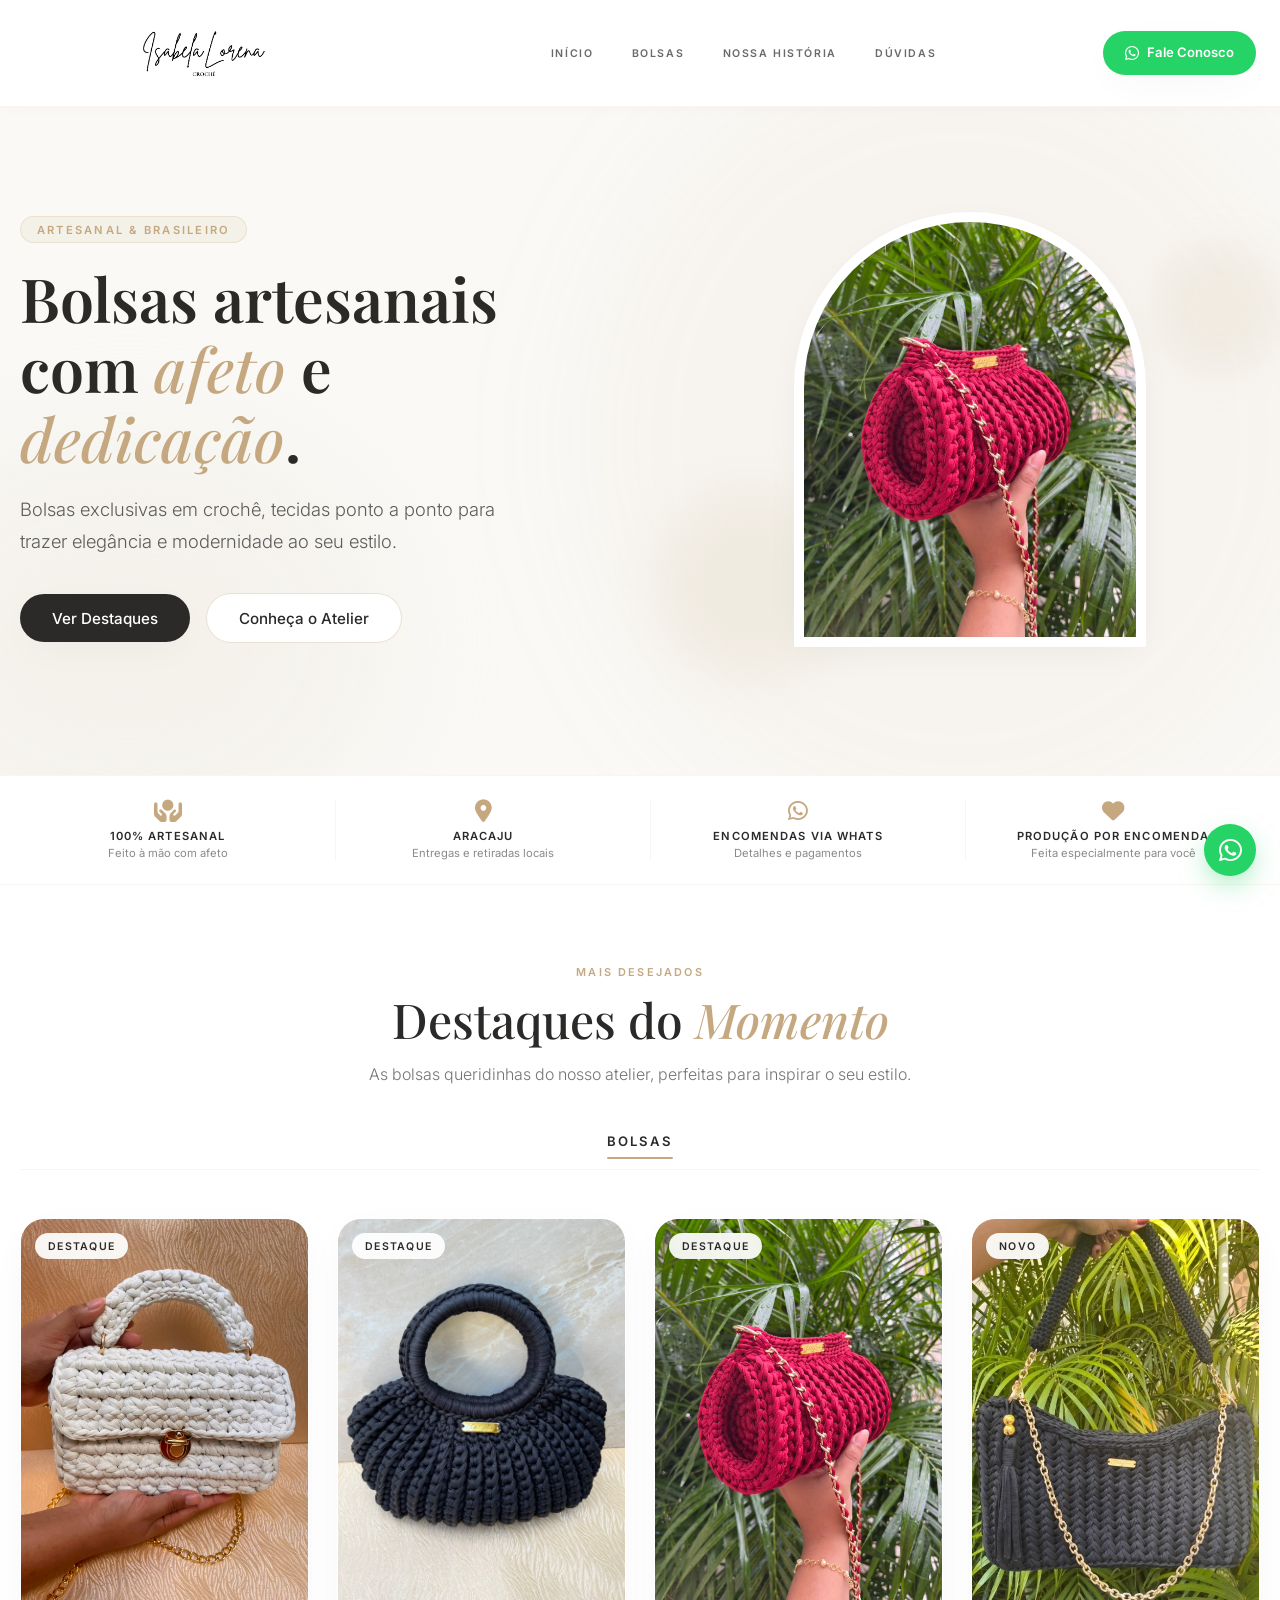
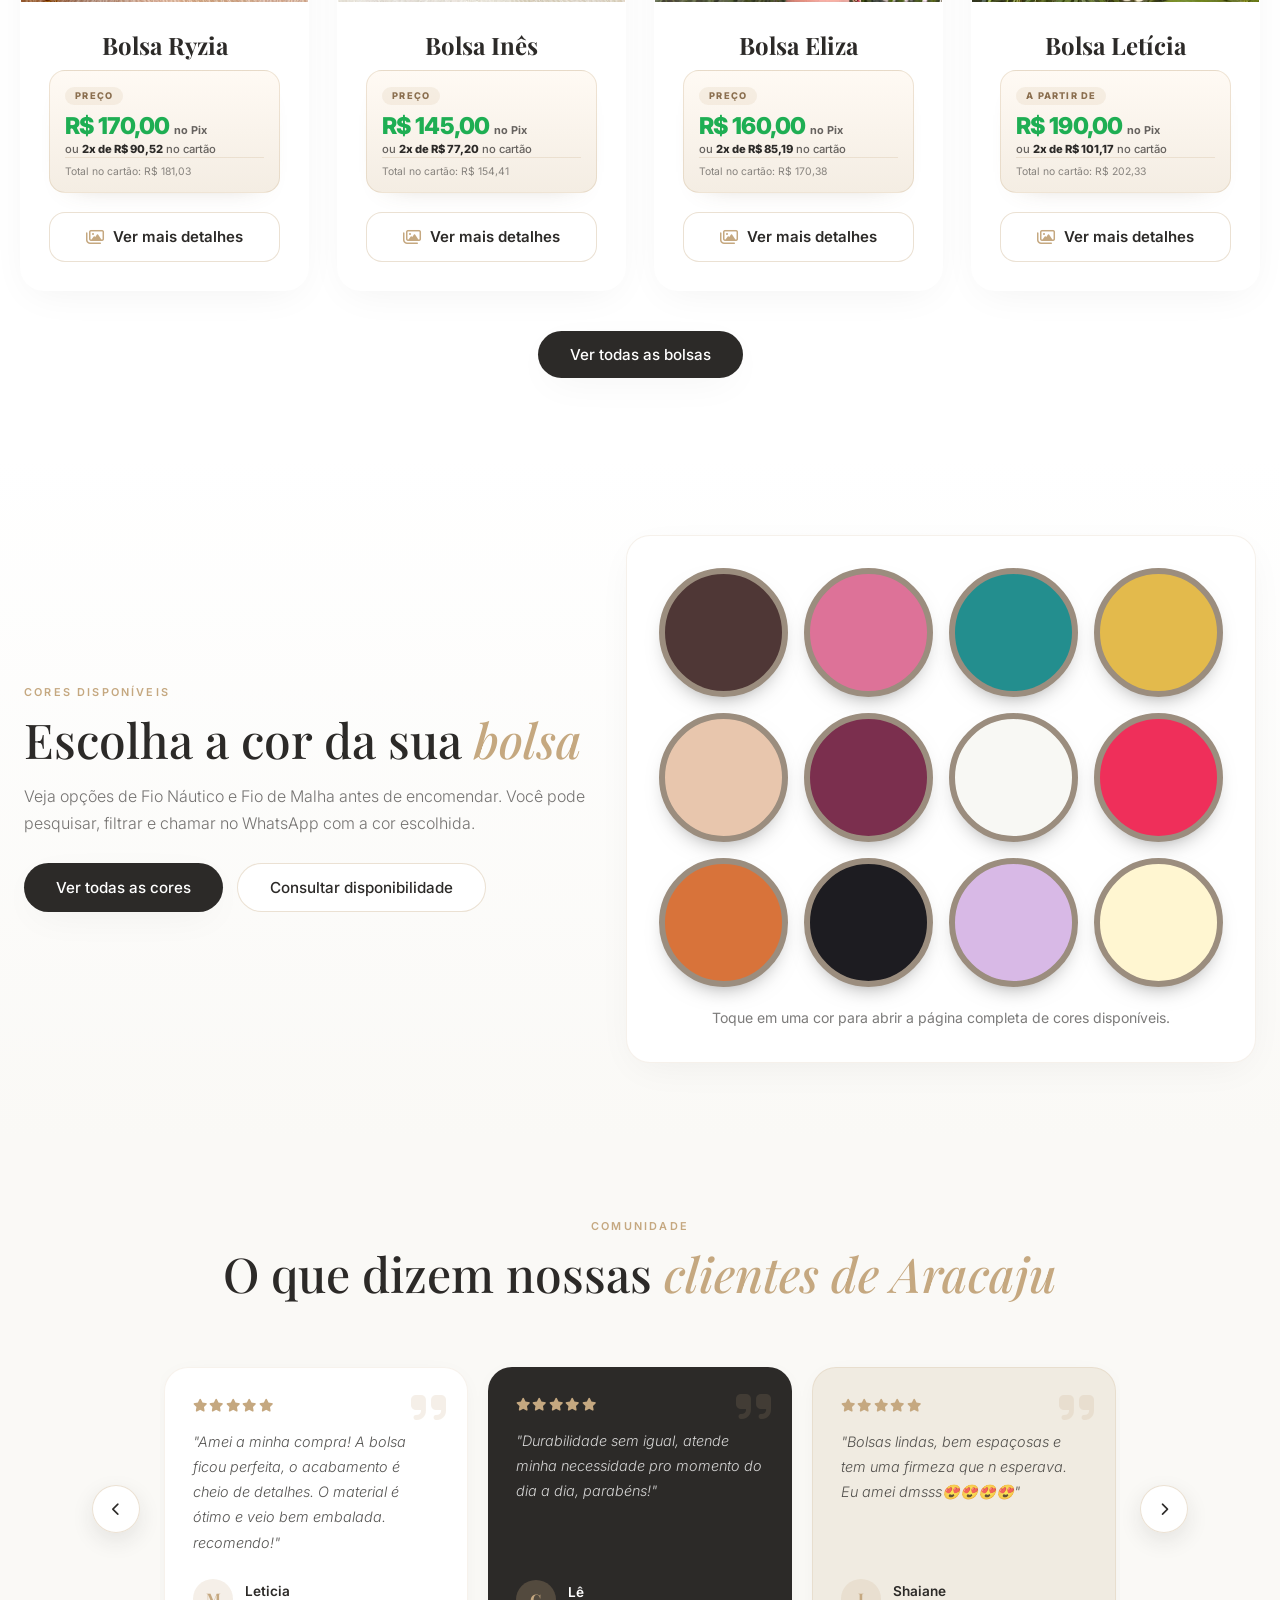
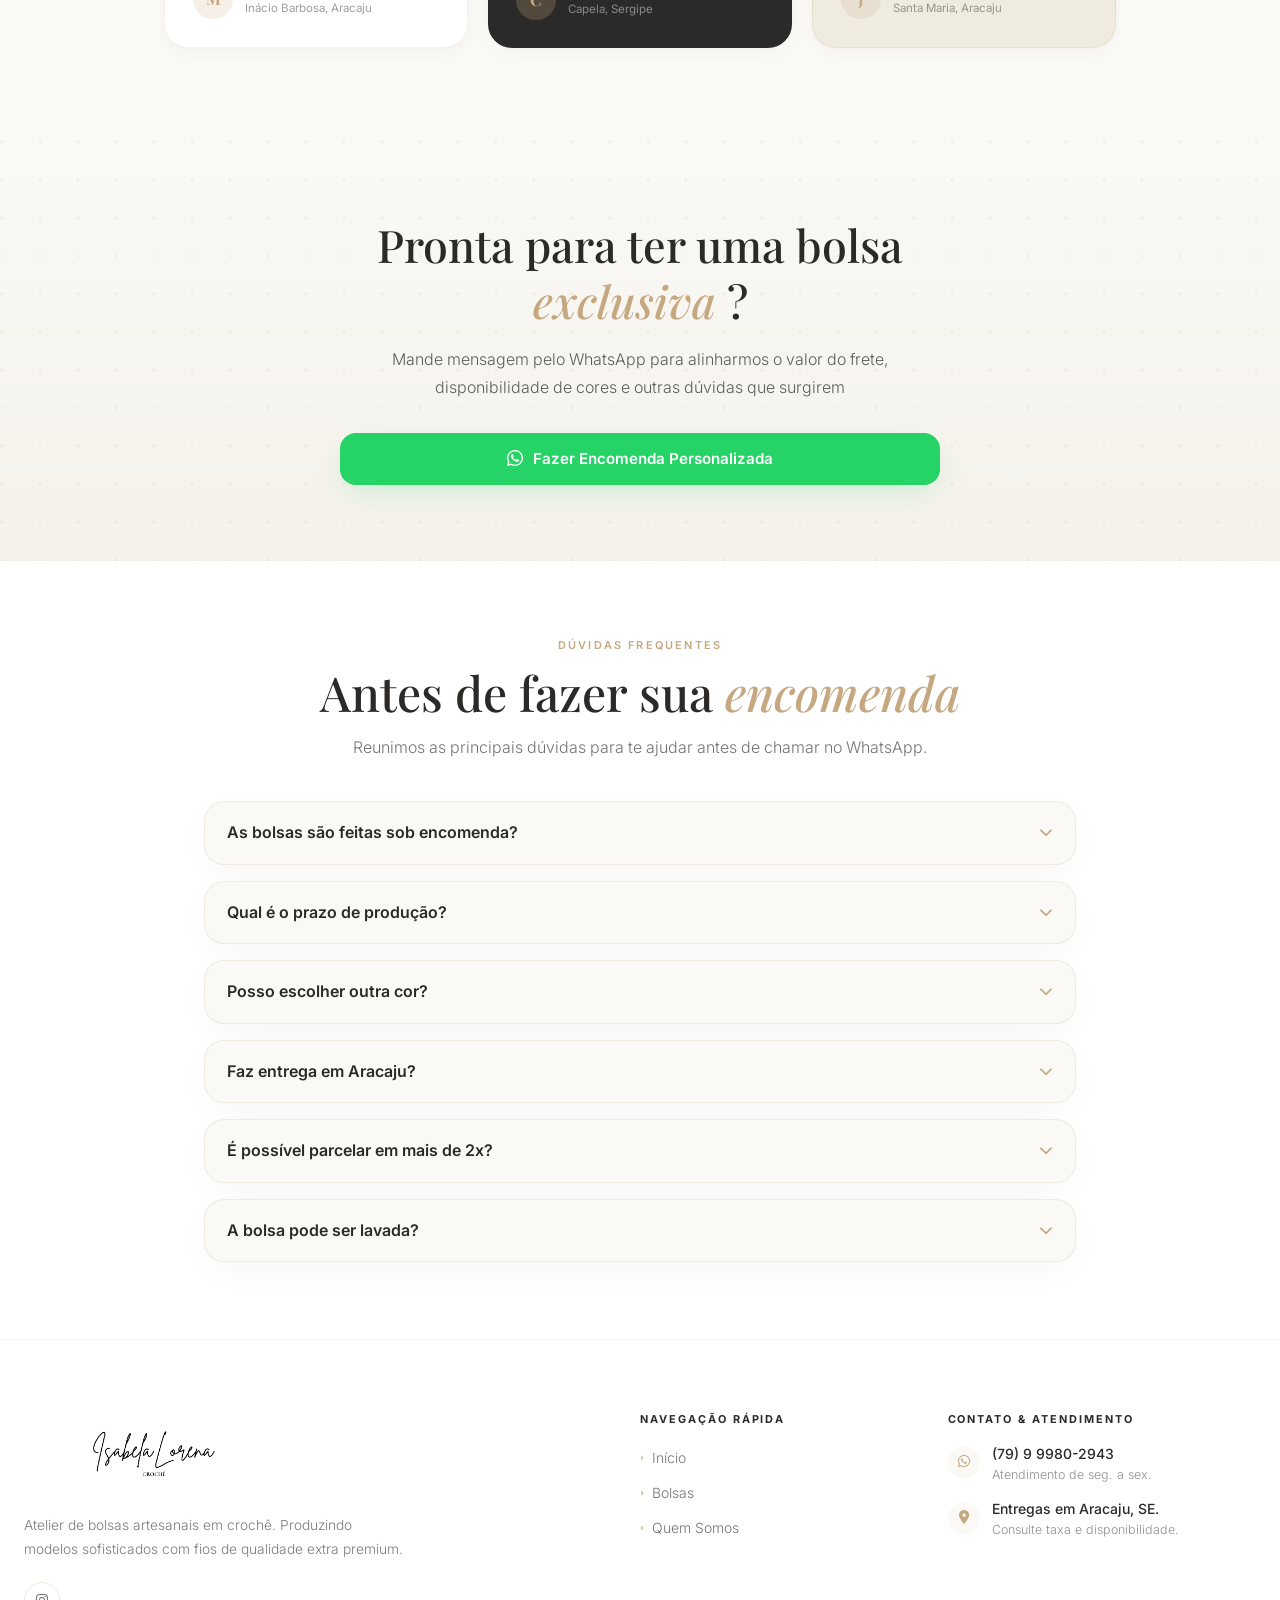
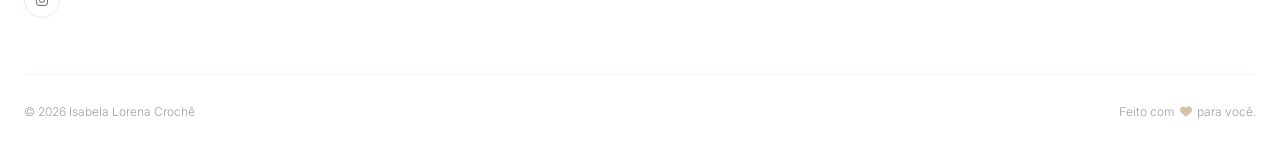
==== commit 7ab6bf5d: "att nome" ====
--- a/index.html
+++ b/index.html
@@ -382,7 +382,7 @@
                     <div class="avatar" aria-hidden="true">M</div>
                     <div>
                       <p class="reviewer-name">Helena</p>
-                      <p class="reviewer-loc">Siriri, Aracaju</p>
+                      <p class="reviewer-loc">Siriri, Sergipe</p>
                     </div>
                   </div>
                 </article>
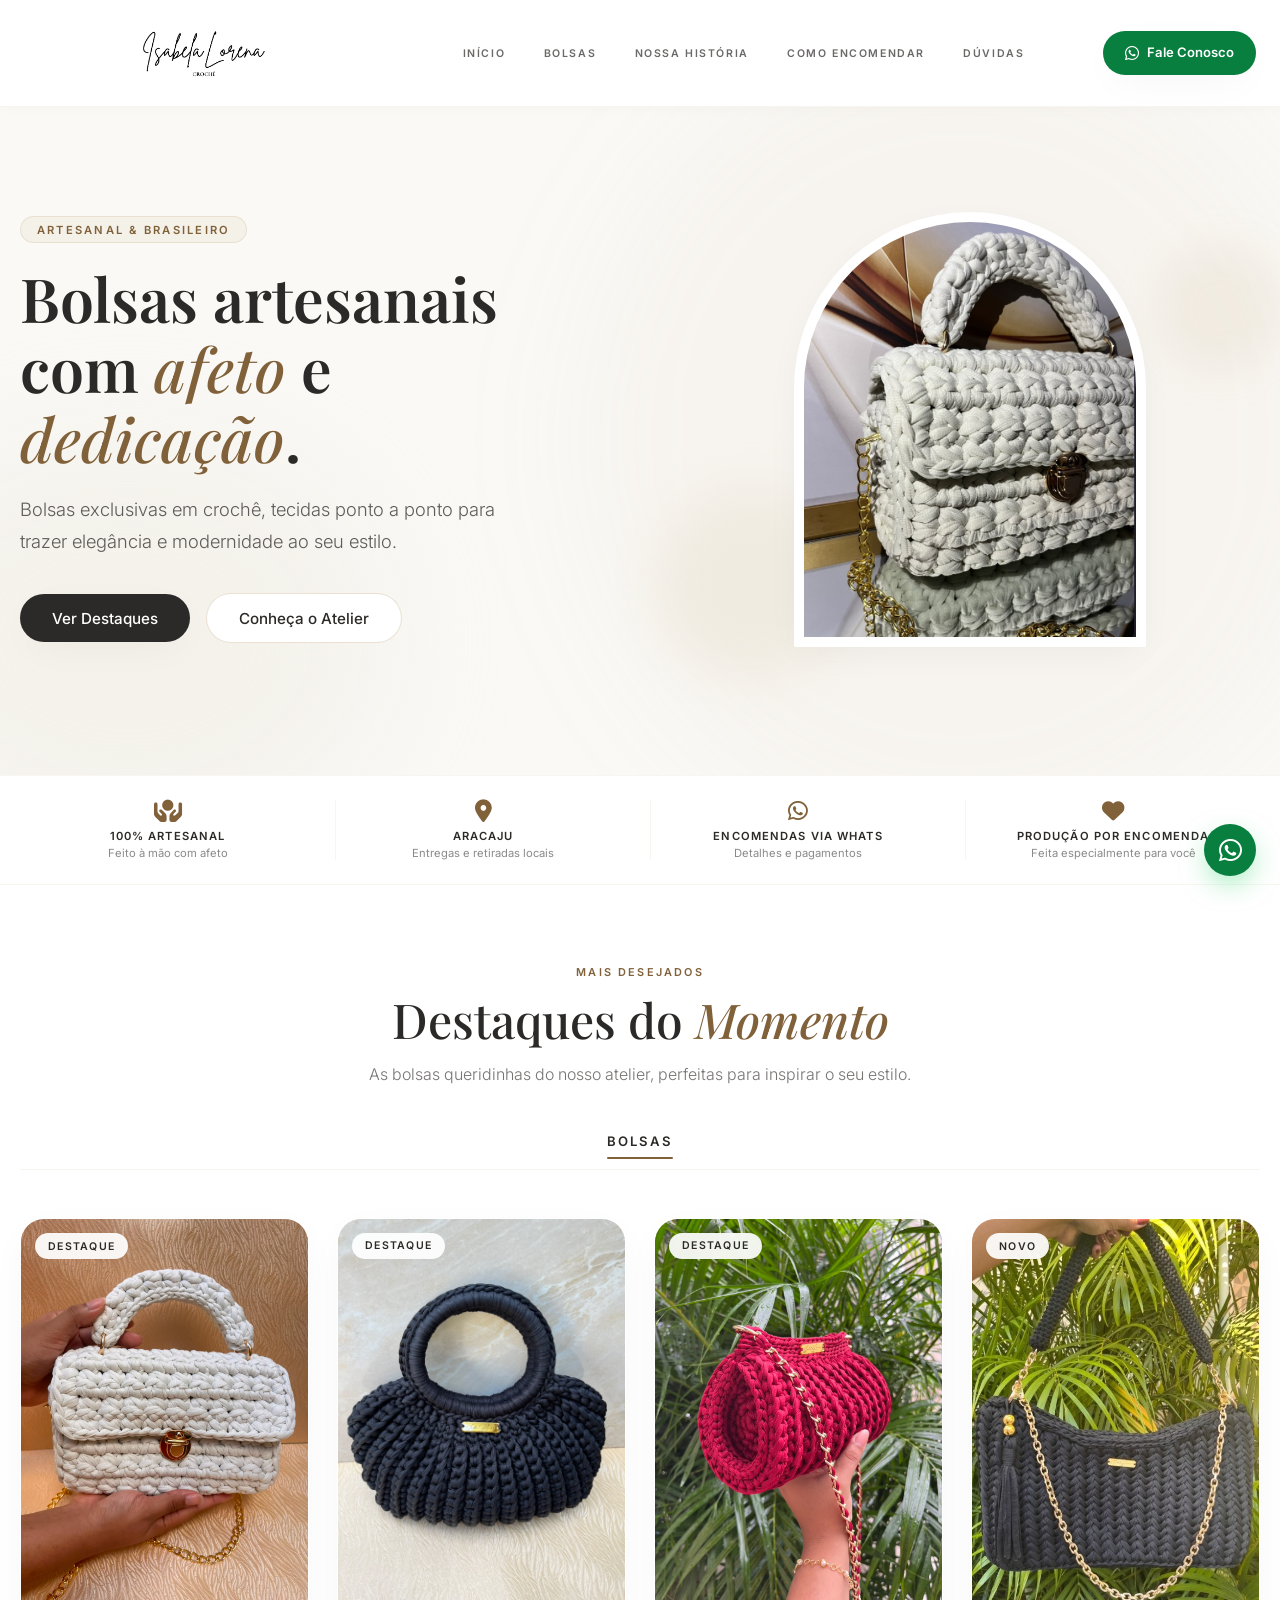
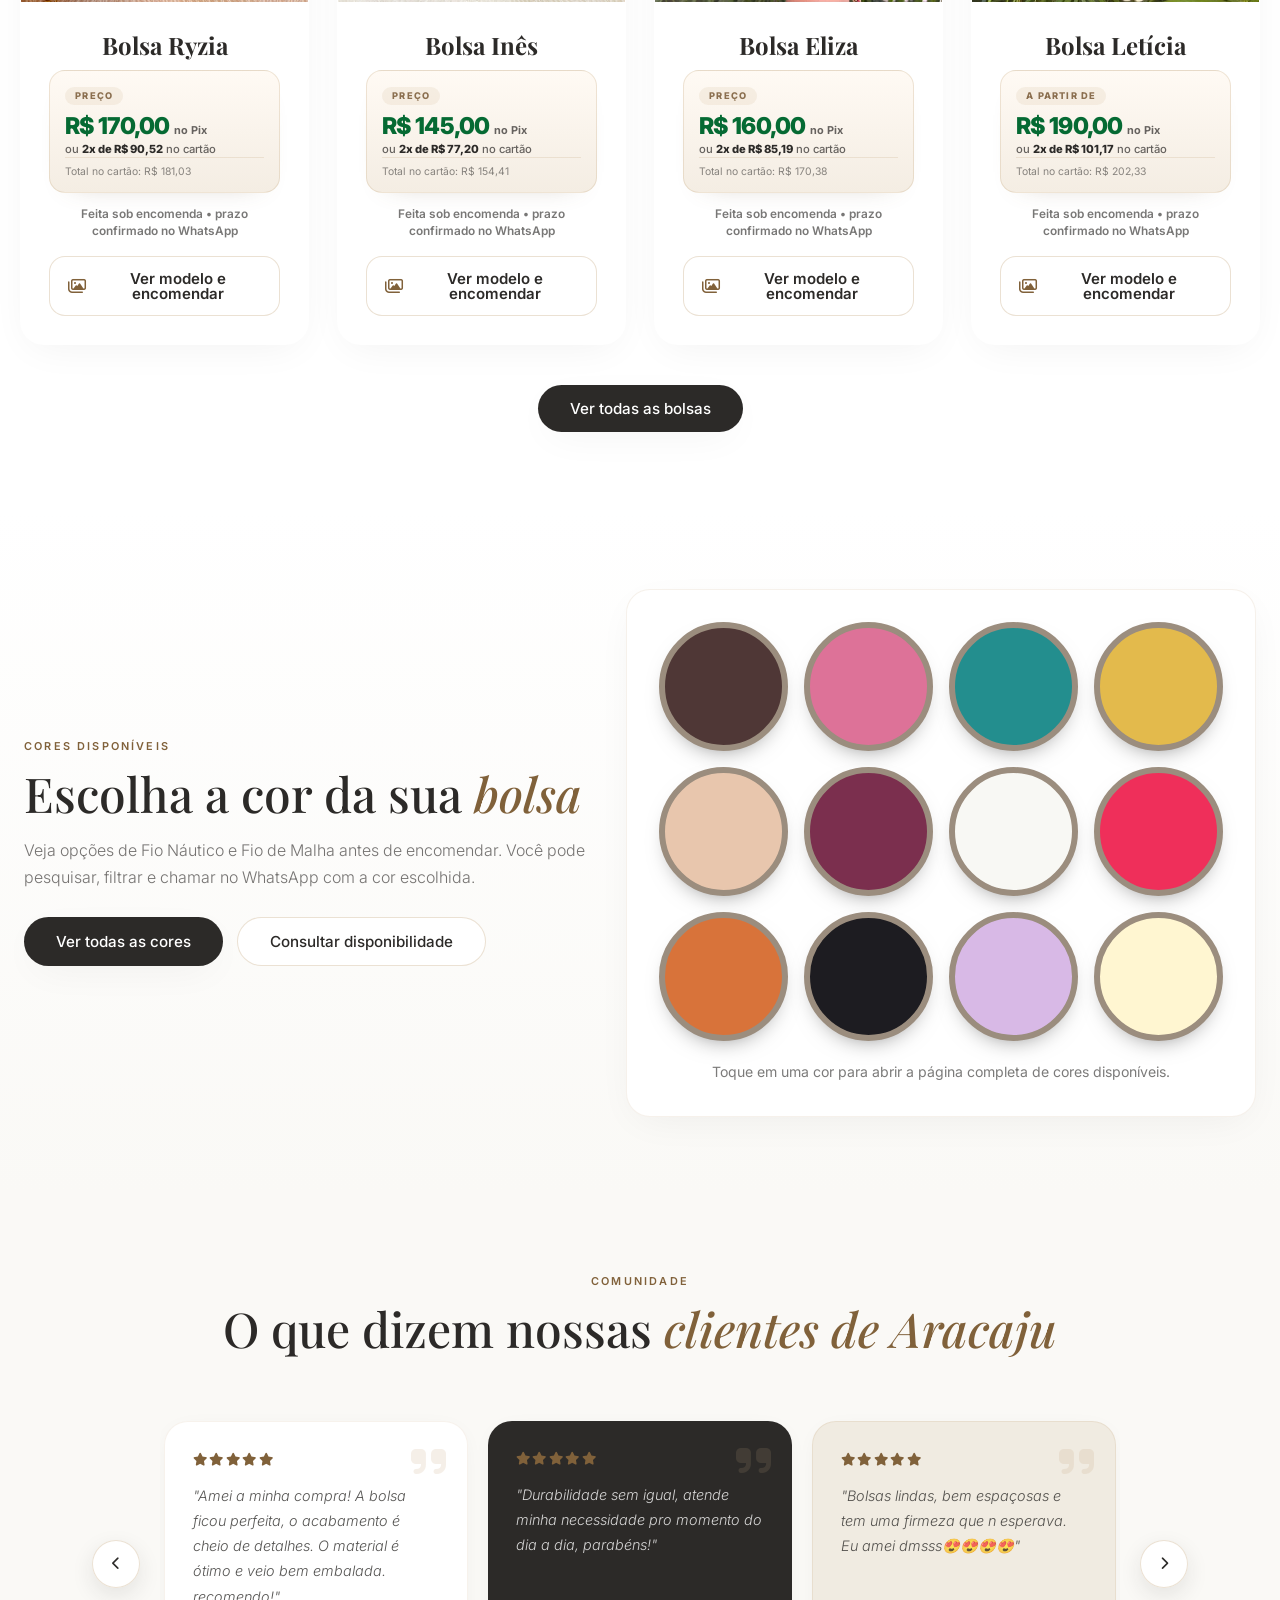
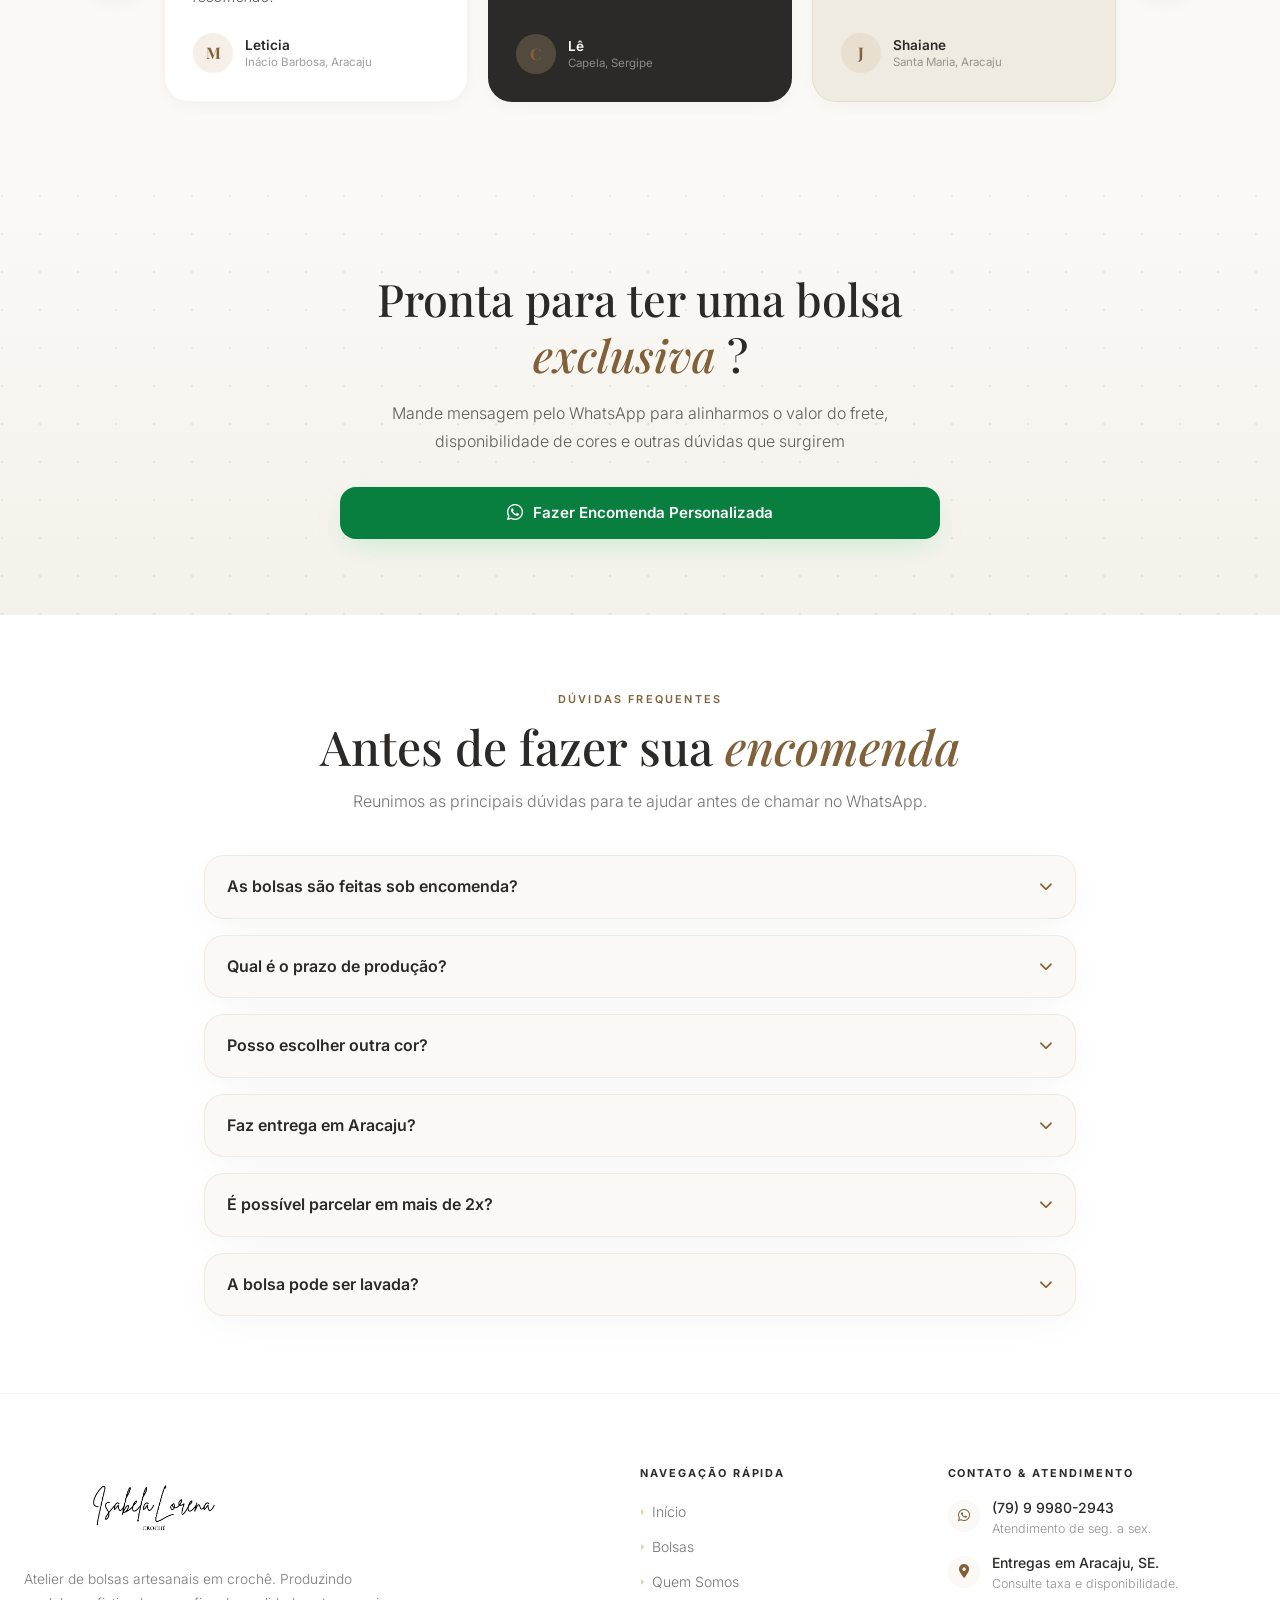
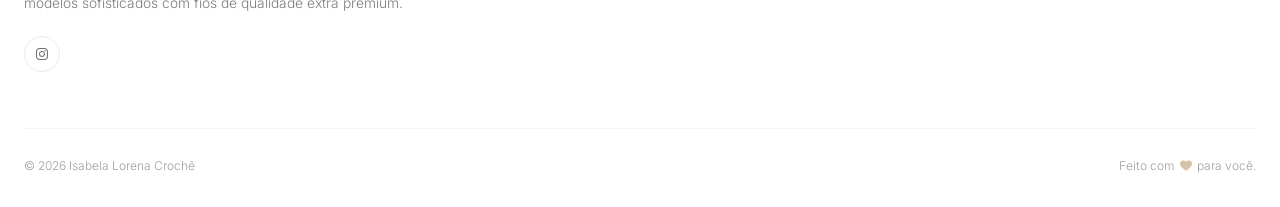
==== commit a5d3a2ef: "Att do site" ====
--- a/index.html
+++ b/index.html
@@ -3,7 +3,8 @@
   <head>
     <meta charset="utf-8" />
     <meta content="width=device-width, initial-scale=1.0" name="viewport" />
-    <title>Isabela Lorena Crochê</title>
+    <title>Bolsas Artesanais em Crochê | Isabela Lorena Crochê</title>
+    <meta name="description" content="Bolsas artesanais em crochê feitas sob encomenda em Aracaju. Escolha modelo, tamanho e cor e encomende pelo WhatsApp." />
     <!-- Google Fonts -->
     <link href="https://fonts.googleapis.com" rel="preconnect" />
     <link crossorigin="" href="https://fonts.gstatic.com" rel="preconnect" />
@@ -36,6 +37,7 @@
           <a href="index.html"> In&iacute;cio </a>
           <a href="bolsas.html"> Bolsas </a>
           <a href="sobre.html"> Nossa Hist&oacute;ria </a>
+          <a href="como-encomendar.html"> Como encomendar </a>
           <a href="#perguntas-frequentes"> Dúvidas </a>
         </nav>
         <a
@@ -46,7 +48,7 @@
           <i class="fa-brands fa-whatsapp"> </i>
           Fale Conosco
         </a>
-        <button aria-label="Abrir menu" class="menu-toggle" id="menu-btn">
+        <button aria-label="Abrir menu" aria-controls="mobile-menu" aria-expanded="false" class="menu-toggle" id="menu-btn">
           <i class="fa-solid fa-bars-staggered"> </i>
         </button>
       </div>
@@ -56,6 +58,7 @@
           <a href="index.html"> In&iacute;cio </a>
           <a href="bolsas.html"> Bolsas </a>
           <a href="sobre.html"> Nossa Hist&oacute;ria </a>
+          <a href="como-encomendar.html"> Como encomendar </a>
           <a href="#perguntas-frequentes"> Dúvidas </a>
           <a
             class="mobile-cta"
@@ -183,7 +186,7 @@
                 onerror="
                   this.src = './assets/img/bolsa-ryzia-capa-banner.png'
                 "
-                src="./assets/img/bolsa-capa-banner.jpeg"
+                src="./assets/img/bolsa-ryzia-capa-banner.png"
               />
             </div>
             <div class="hero-orb-3"></div>
--- a/assets/css/main.css
+++ b/assets/css/main.css
@@ -12,12 +12,13 @@
 :root {
   /* ---- Paleta de cores ---- */
   --color-light: #faf9f6; /* fundo geral das páginas        */
-  --color-primary: #c5a880; /* dourado — cor de destaque       */
+  --color-primary: #80613a; /* dourado acessível para textos   */
+  --color-primary-text: #80613a;
   --color-primary-light: #d6bf9e; /* versão clara do dourado         */
   --color-dark: #2c2a28; /* texto e títulos principais      */
   --color-accent: #f0ebe1; /* fundo de cards e skeletons      */
-  --color-whatsapp: #25d366; /* verde WhatsApp oficial          */
-  --color-whatsapp-dark: #1eae53; /* hover do botão WhatsApp         */
+  --color-whatsapp: #087f3e; /* contraste AA com texto branco   */
+  --color-whatsapp-dark: #056a33; /* hover do botão WhatsApp        */
 
   /* ---- Bordas arredondadas ---- */
   --radius-card: 1.5rem;
@@ -121,7 +122,7 @@
 */
 .highlight-word {
   font-style: italic;
-  color: var(--color-primary);
+  color: var(--color-primary-text);
   font-weight: 500;
 }
 
--- a/assets/css/components.css
+++ b/assets/css/components.css
@@ -80,7 +80,7 @@
   font-weight: 600;
   text-transform: uppercase;
   letter-spacing: 0.2em;
-  color: var(--color-primary);
+  color: var(--color-primary-text);
   margin-bottom: 0.75rem;
 }
 
@@ -451,6 +451,22 @@
   transition: all 0.3s ease;
 }
 
+.product-card .product-order-note {
+  flex-grow: 0;
+  margin: -0.35rem 0 1rem;
+  color: rgba(44, 42, 40, 0.64);
+  font-size: 0.74rem;
+  font-weight: 600;
+  line-height: 1.45;
+}
+
+/* A barra fixa já é o CTA principal na página de produto mobile. */
+@media (max-width: 767px) {
+  .produto-page ~ .whatsapp-float {
+    display: none;
+  }
+}
+
 .whatsapp-float:hover {
   background: var(--color-whatsapp-dark);
   transform: scale(1.1);
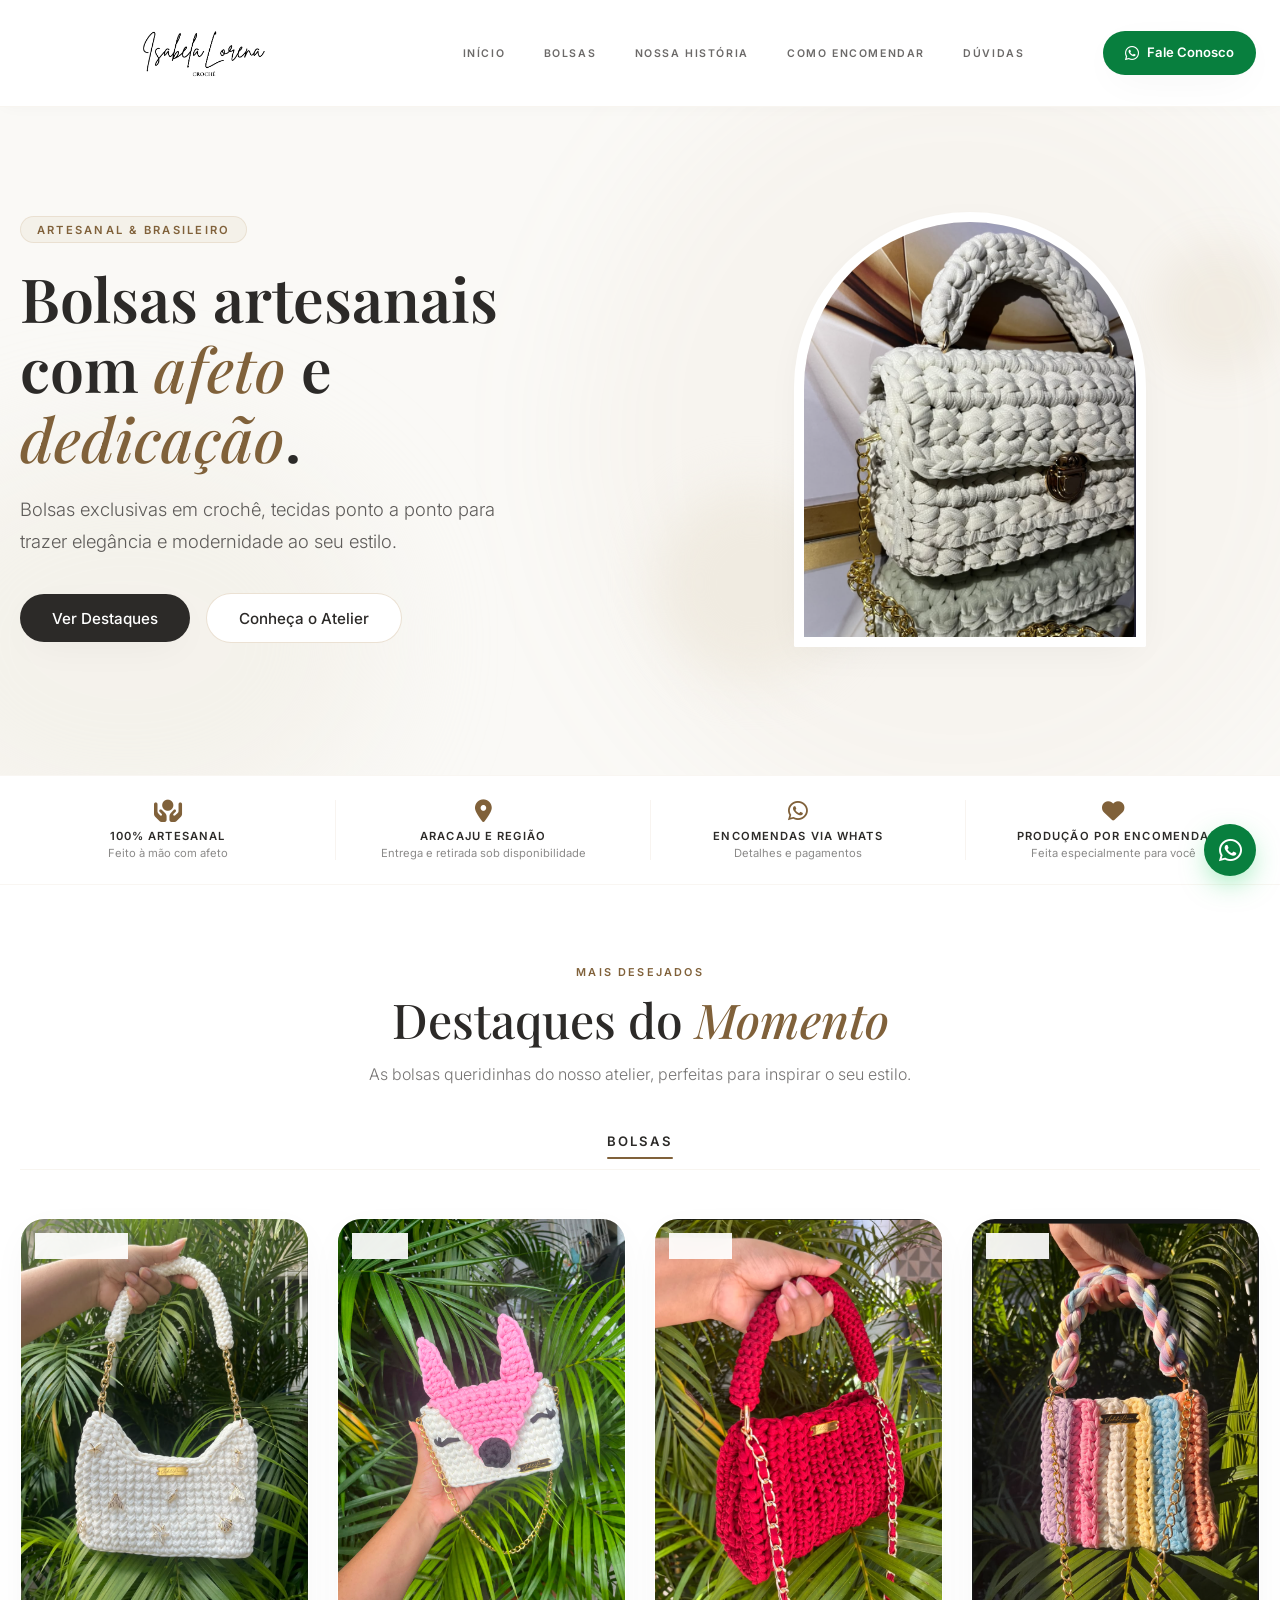
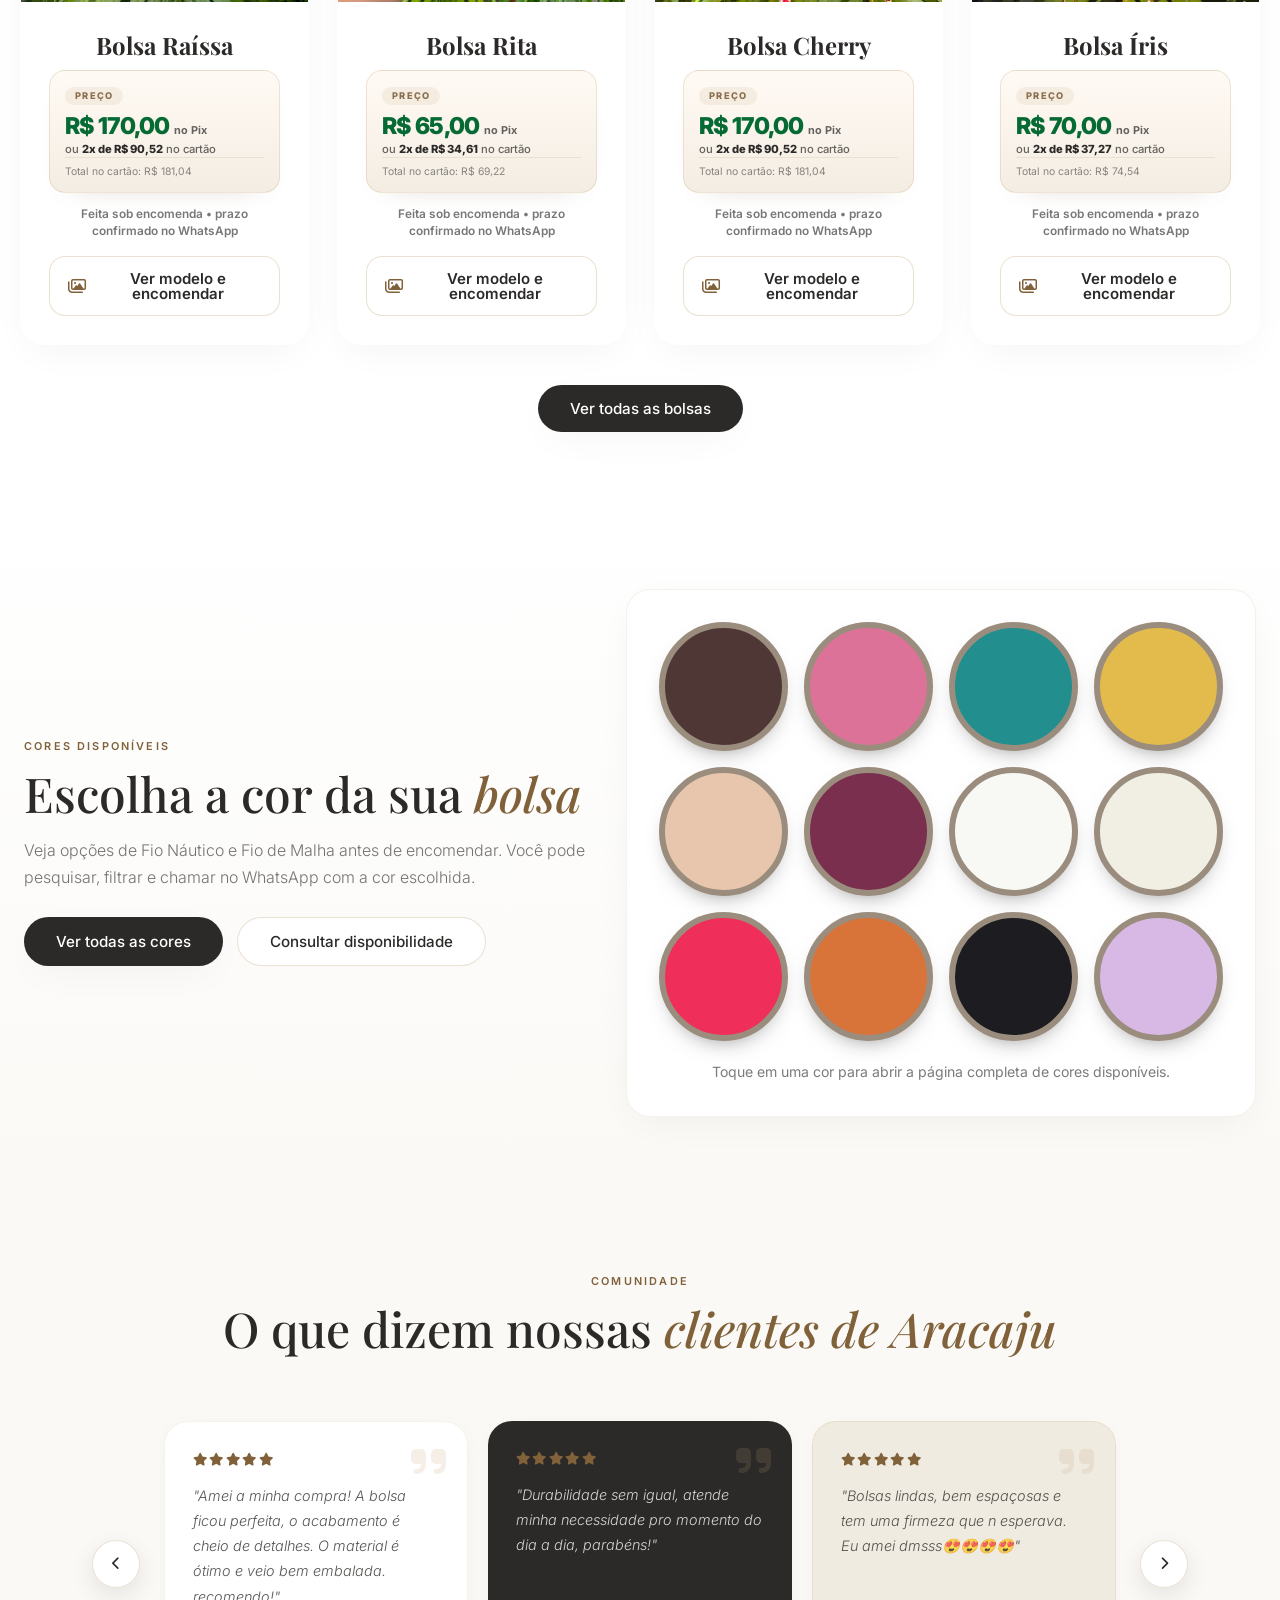
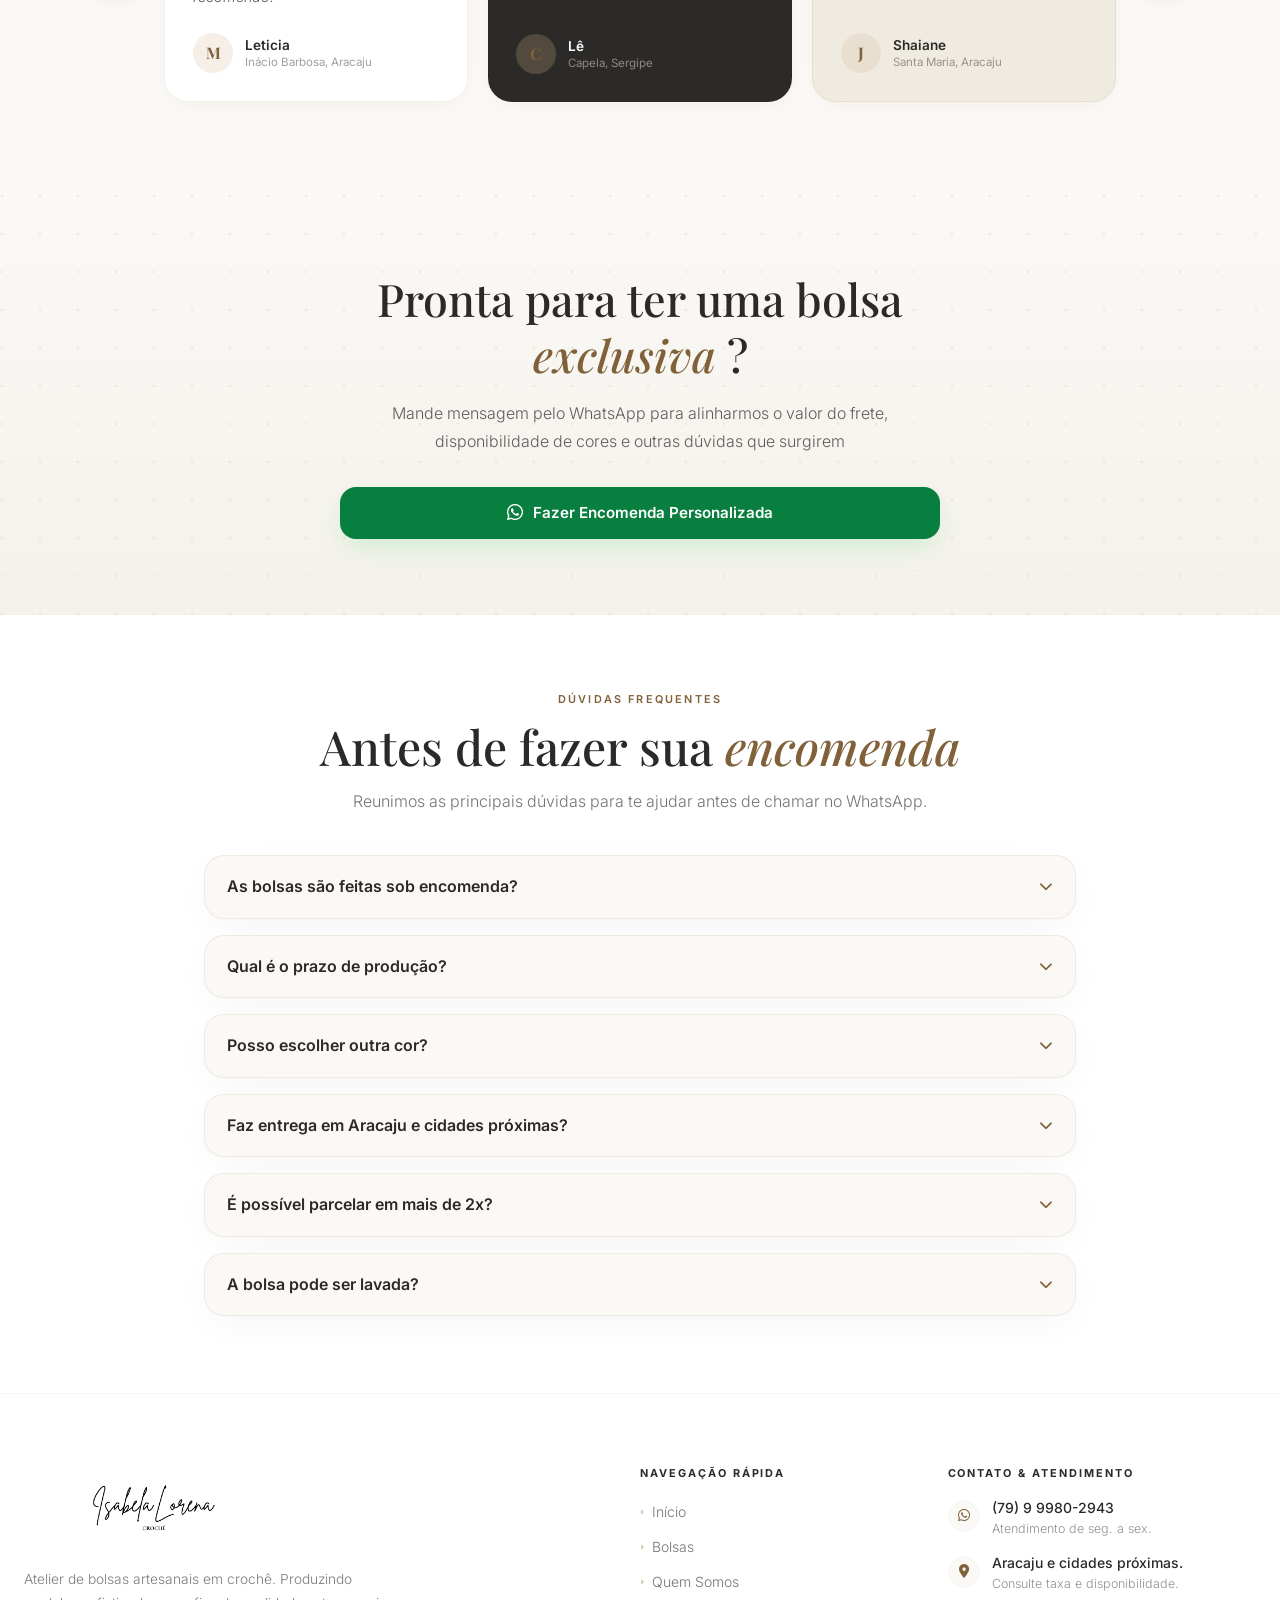
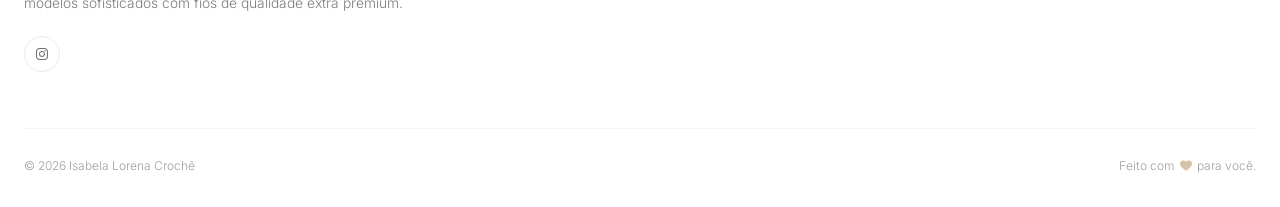
==== commit 431f6ede: "add mais bolsas" ====
--- a/index.html
+++ b/index.html
@@ -204,8 +204,8 @@
           </div>
           <div class="benefit-item">
             <i class="fa-solid fa-location-dot"> </i>
-            <h4>Aracaju</h4>
-            <p>Entregas e retiradas locais</p>
+            <h4>Aracaju e região</h4>
+            <p>Entrega e retirada sob disponibilidade</p>
           </div>
           <div class="benefit-item">
             <i class="fa-brands fa-whatsapp"> </i>
@@ -482,12 +482,12 @@
 
           <details class="faq-item">
             <summary>
-              Faz entrega em Aracaju?
+              Faz entrega em Aracaju e cidades próximas?
               <i class="fa-solid fa-chevron-down"></i>
             </summary>
             <p>
-              Sim! Fazemos entregas e retiradas locais em Aracaju. O valor da
-              entrega pode variar conforme a região.
+              Sim! Fazemos entregas e retiradas em Aracaju e cidades próximas,
+              conforme disponibilidade. O valor pode variar conforme a região.
             </p>
           </details>
 
@@ -588,7 +588,7 @@
                 </div>
 
                 <div class="text">
-                  <p>Entregas em Aracaju, SE.</p>
+                  <p>Aracaju e cidades próximas.</p>
                   <p>Consulte taxa e disponibilidade.</p>
                 </div>
               </li>
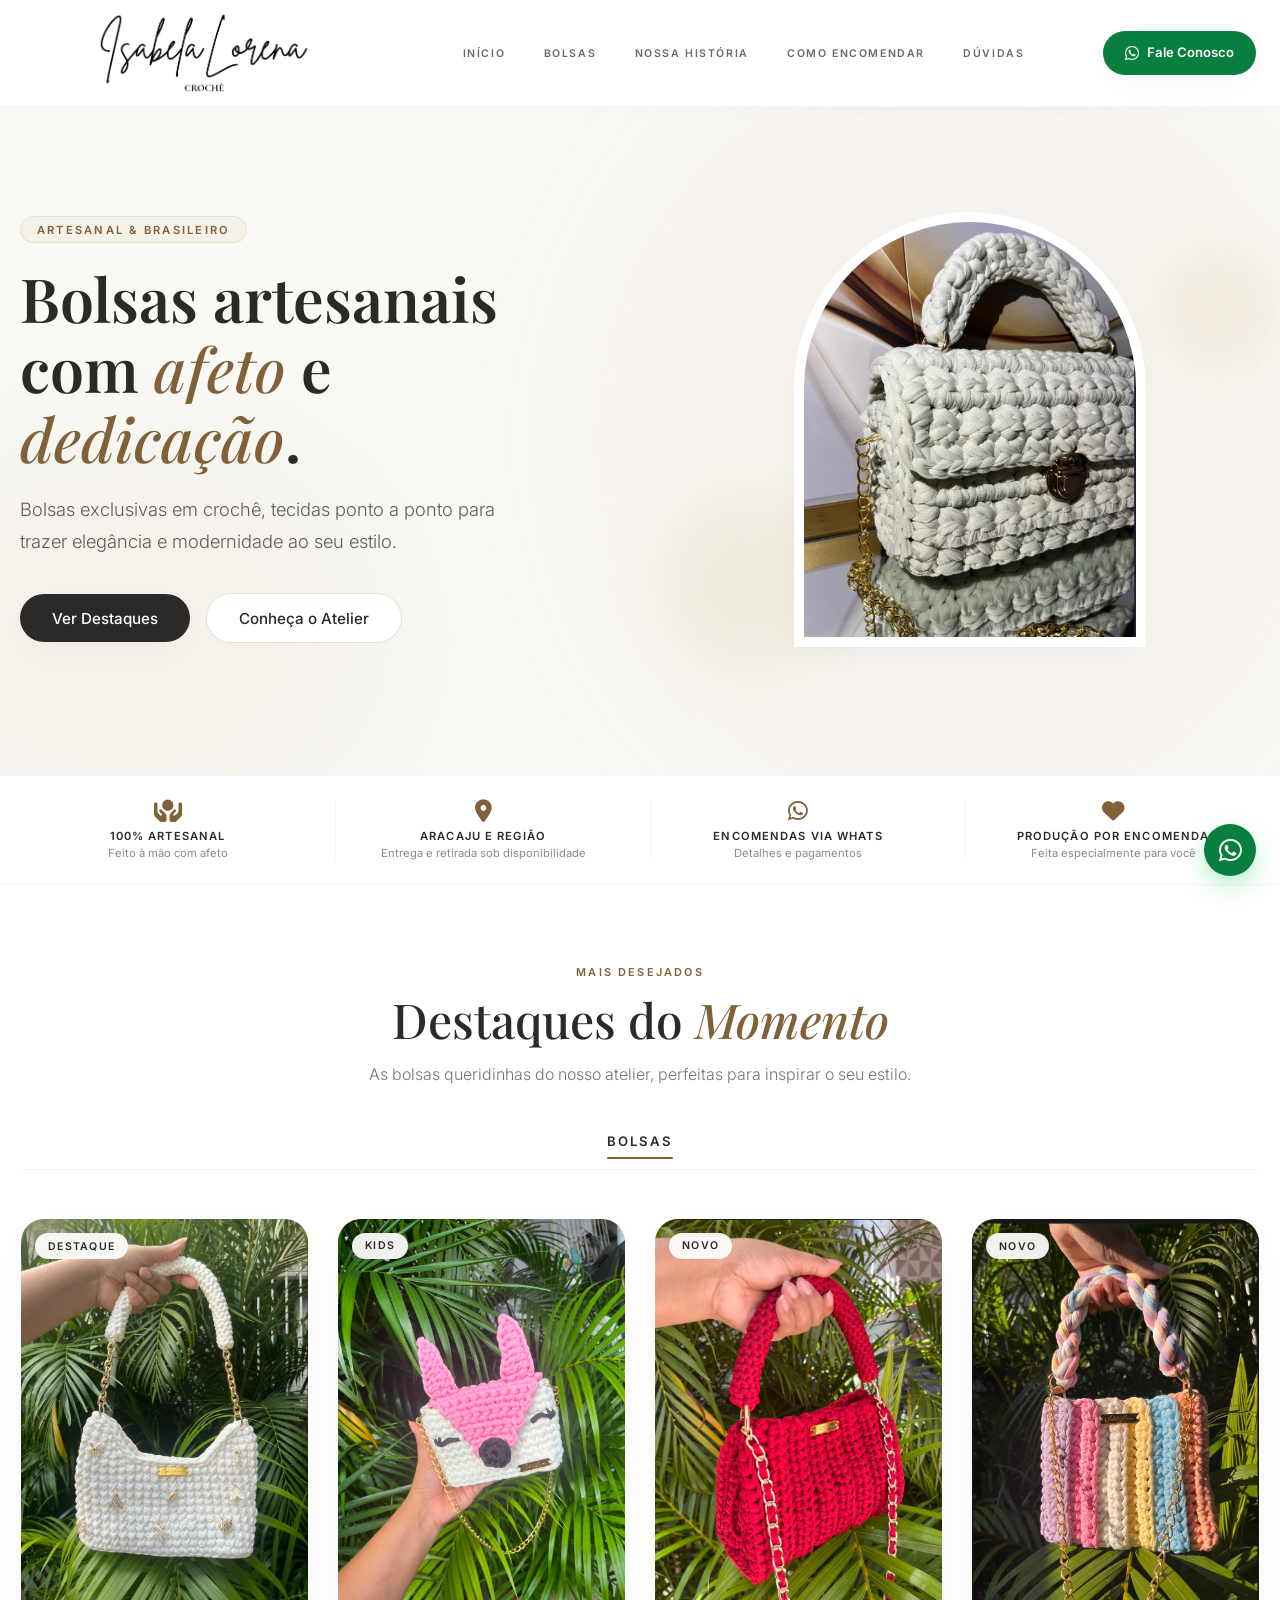
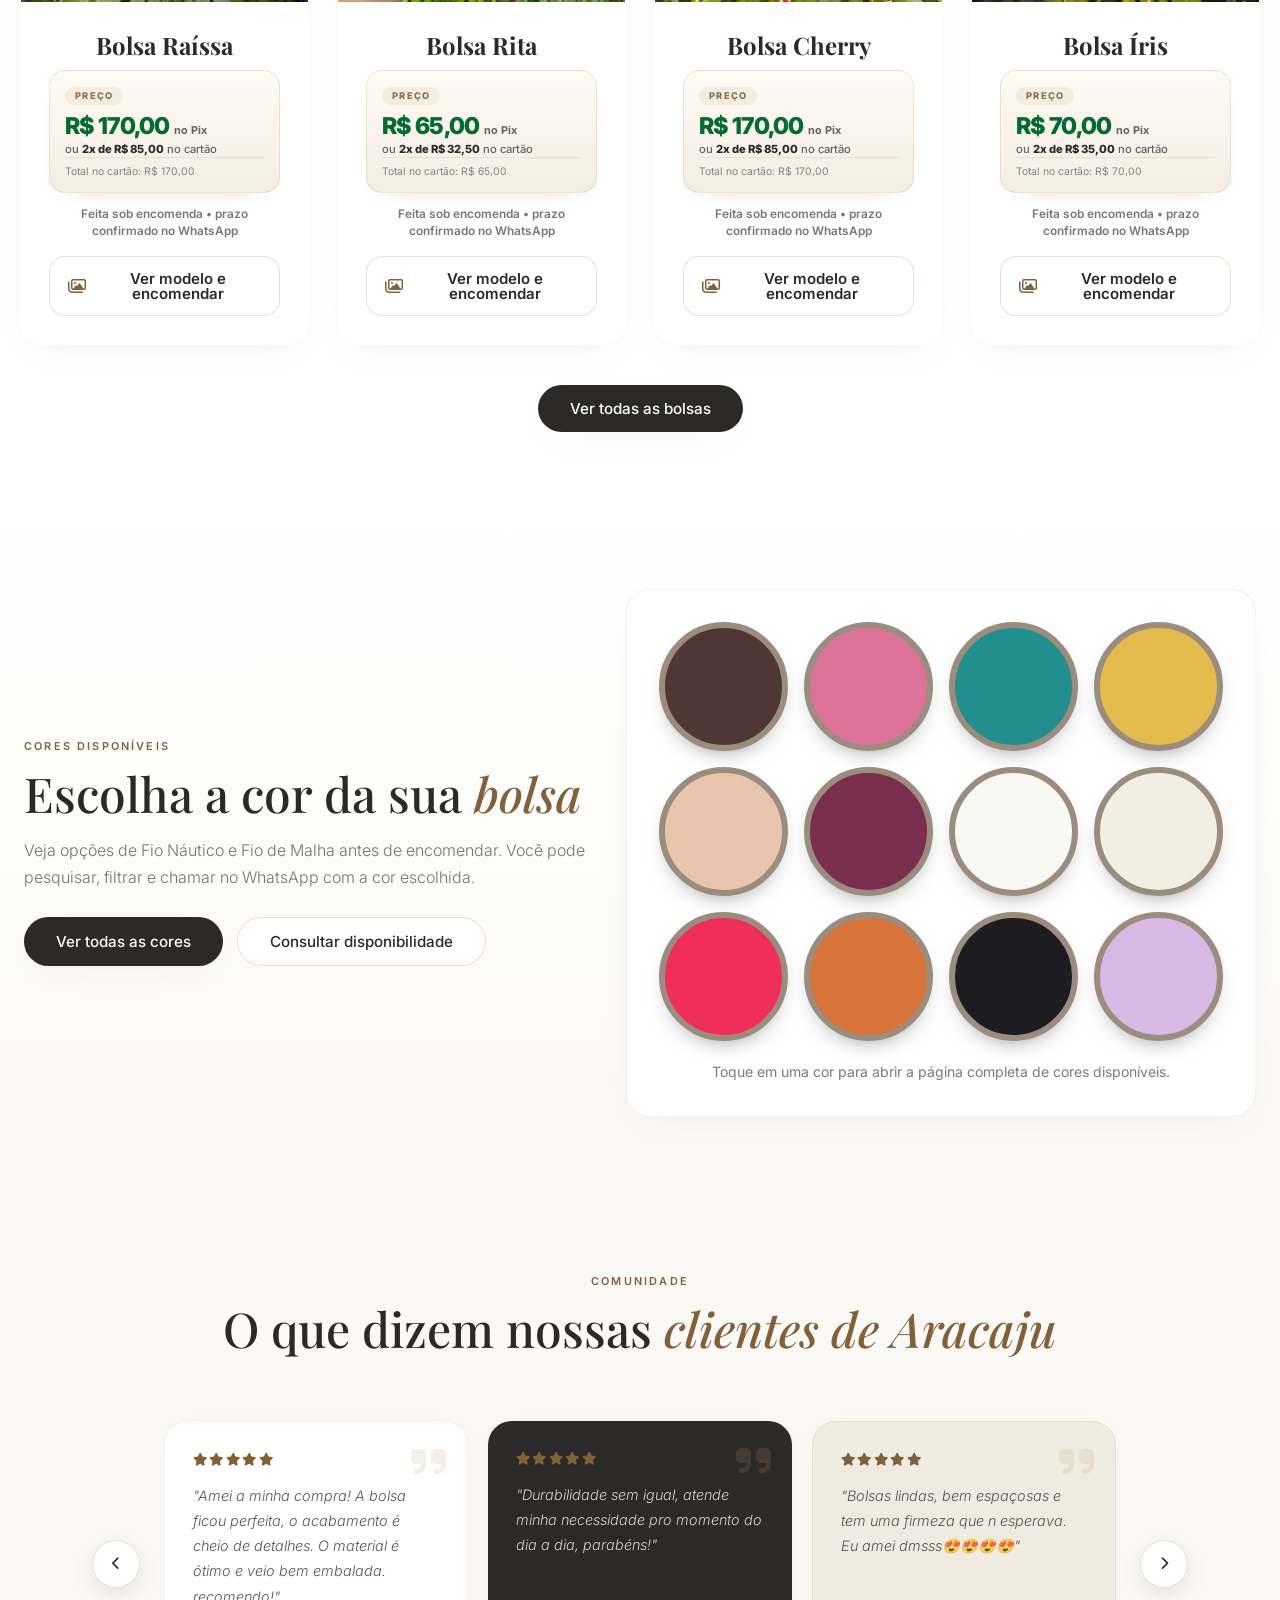
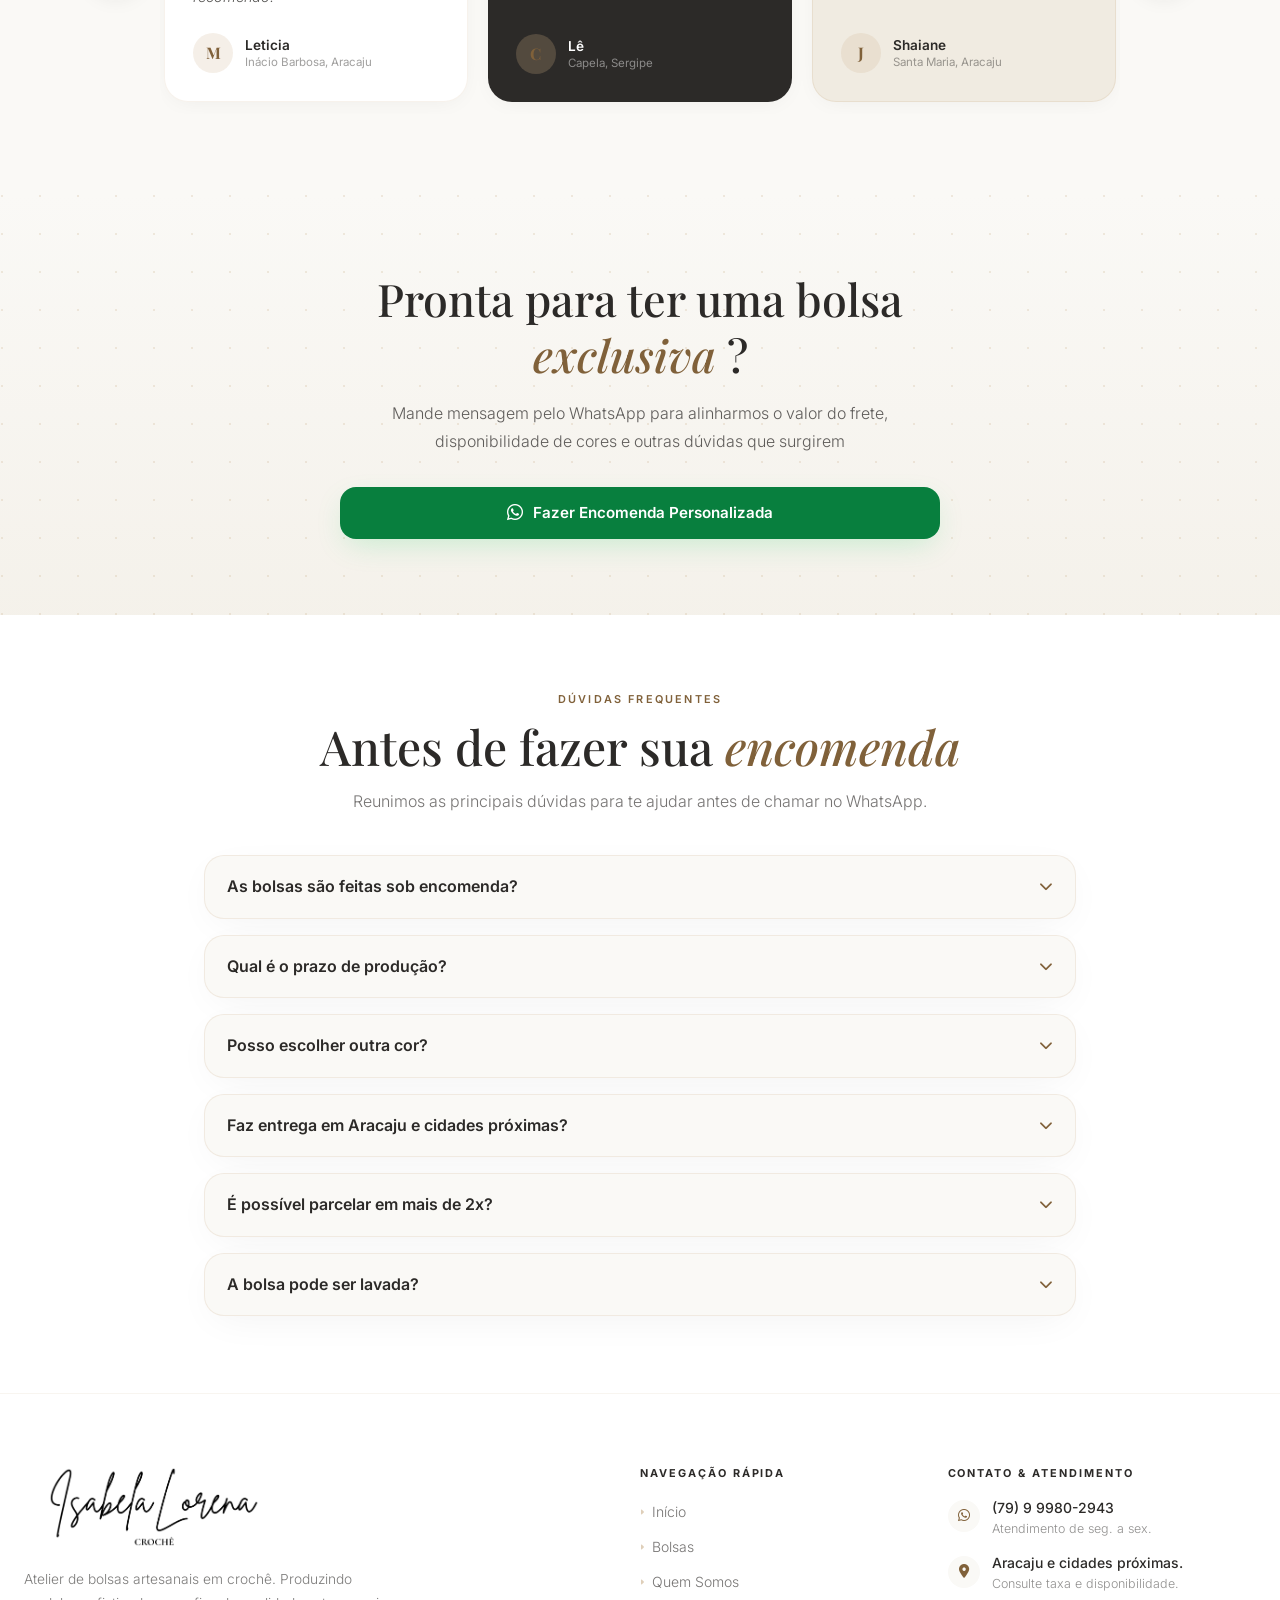
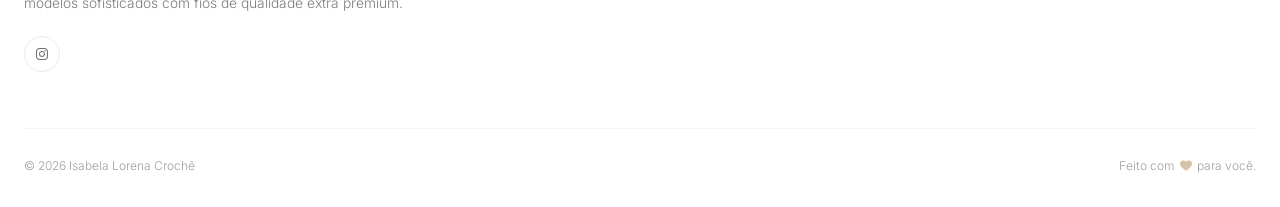
==== commit 8dba65ac: "Melhorando logo da marca" ====
--- a/index.html
+++ b/index.html
@@ -31,7 +31,7 @@
     <header class="site-header">
       <div class="inner">
         <a class="logo" href="index.html" aria-label="Isabela Lorena Crochê">
-          <img src="assets/img/logo.jpeg" alt="Isabela Lorena Crochê" />
+          <img src="assets/img/logo.png" alt="Isabela Lorena Crochê" />
         </a>
         <nav class="nav-desktop">
           <a href="index.html"> In&iacute;cio </a>
@@ -531,7 +531,7 @@
               href="index.html"
               aria-label="Isabela Lorena Crochê"
             >
-              <img src="assets/img/logo.jpeg" alt="Isabela Lorena Crochê" />
+              <img src="assets/img/logo.png" alt="Isabela Lorena Crochê" />
             </a>
             <p>
               Atelier de bolsas artesanais em crochê. Produzindo modelos
